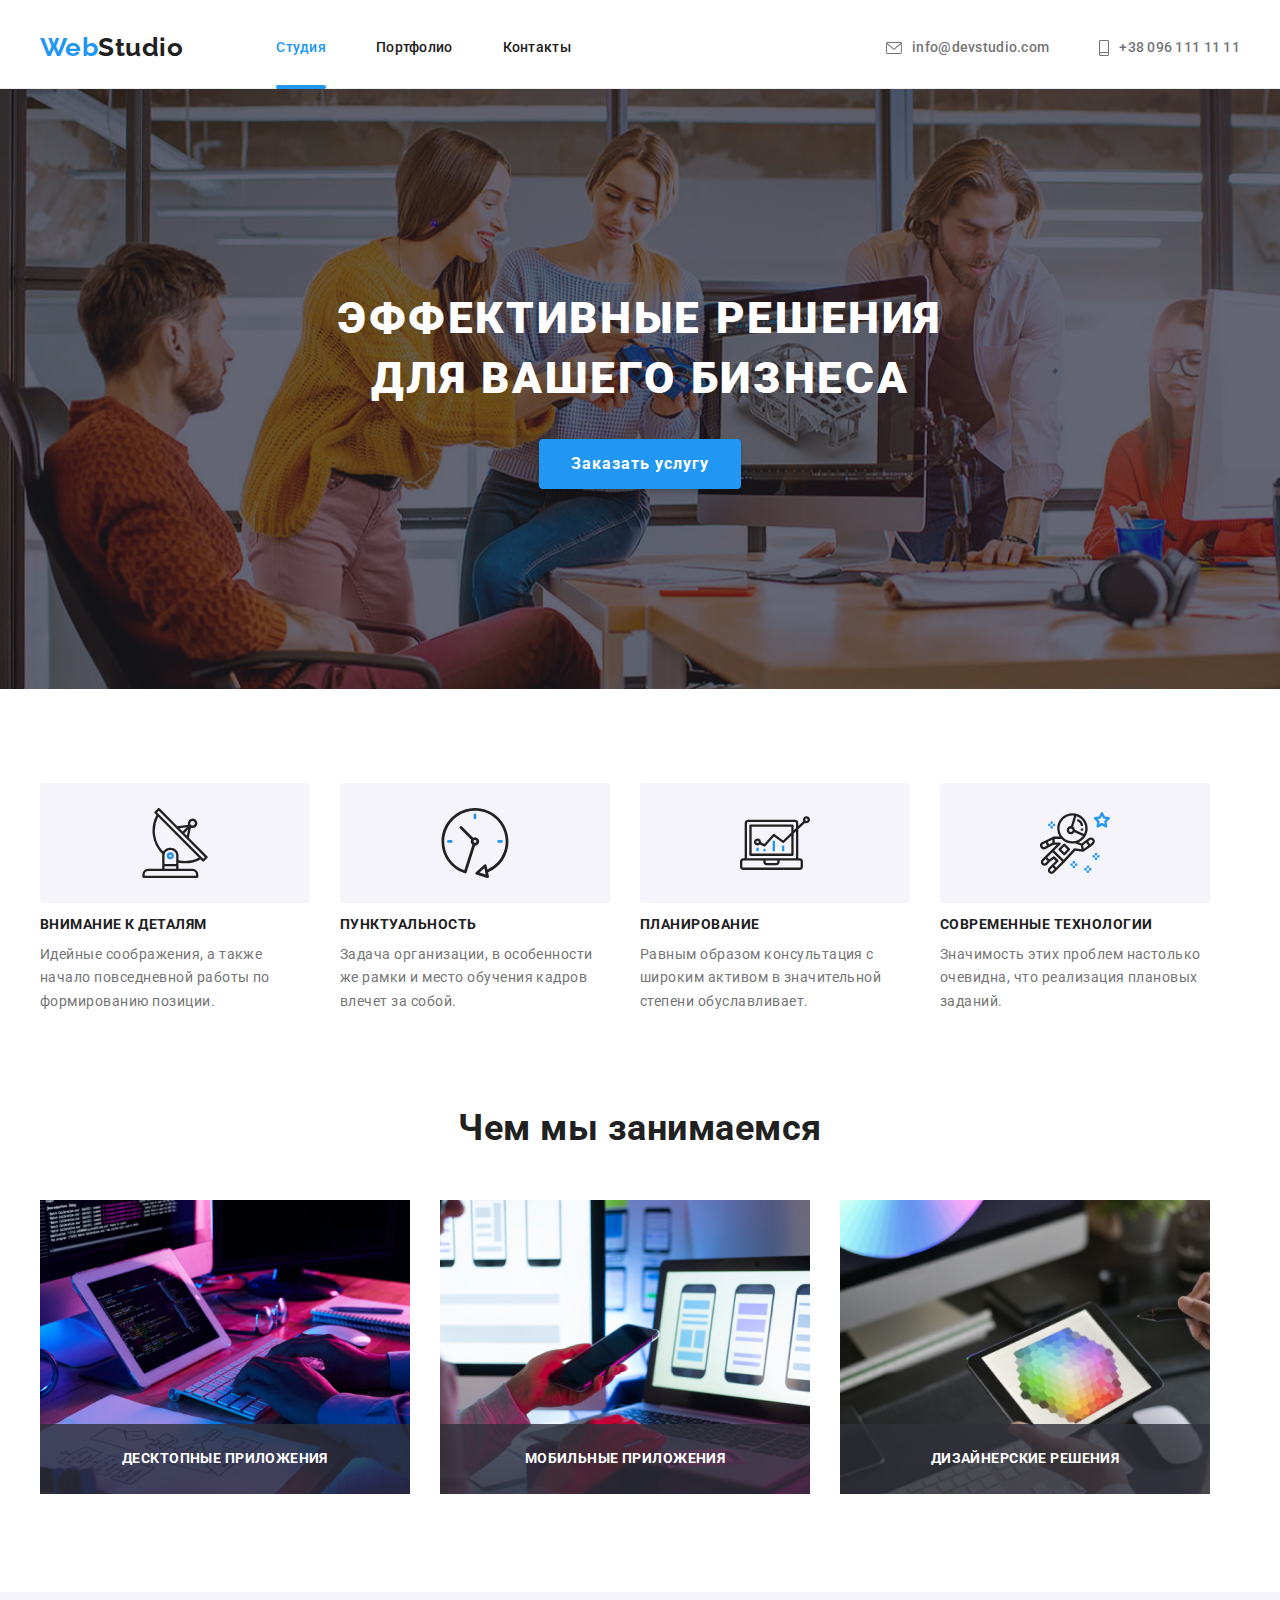
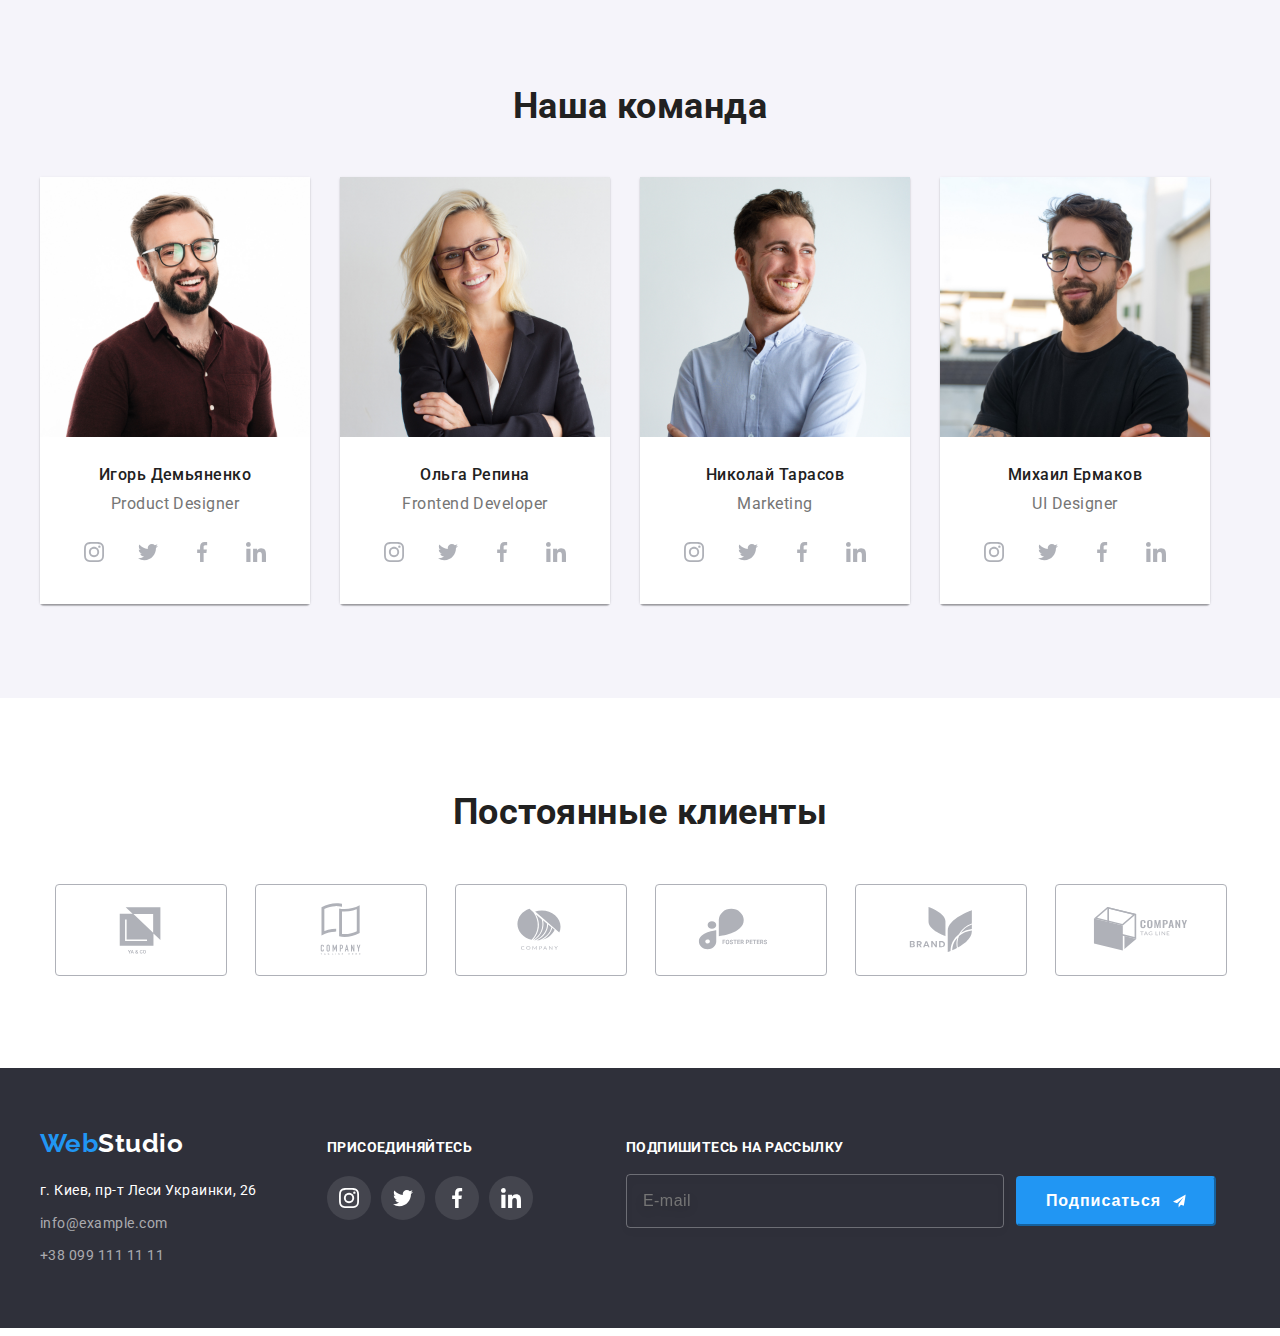
==== index.html @ 7cc6d68b "код" ====
<!DOCTYPE html>
<html lang="ru">
<head>
    <meta charset="UTF-8">
    <meta http-equiv="X-UA-Compatible" content="IE=edge">
    <meta name="viewport" content="width=device-width, initial-scale=1.0">
    <title>Webstudio</title>
    <link href="https://fonts.googleapis.com/css2?family=Raleway:wght@700&family=Roboto:wght@400;500;700;900&display=swap" rel="stylesheet">
    <link rel="stylesheet" href="https://cdnjs.cloudflare.com/ajax/libs/modern-normalize/1.1.0/modern-normalize.min.css" integrity="sha512-wpPYUAdjBVSE4KJnH1VR1HeZfpl1ub8YT/NKx4PuQ5NmX2tKuGu6U/JRp5y+Y8XG2tV+wKQpNHVUX03MfMFn9Q==" crossorigin="anonymous" referrerpolicy="no-referrer" />
    <link rel="stylesheet" href="./css/main.min.css">
    
</head>
<body>
   
    <header class="header">
        <div class="header__container-header">
        <a class="header__logo" href="./index.html" lang="en"><span class="header__logo-header">Web</span><span class="header__second-logo-header">Studio</span></a>
        <nav>
            <ul class="header__site-nav-list">
                <li class="header__site-nav-item-acent">
                    <a class="header__site-link-acent" href="./index.html">Студия</a>
                </li>
                <li>
                    <a class="header__site-link" href="./portfolio.html">Портфолио</a>
                </li>
                <li>
                    <a class="header__site-link" href="">Контакты</a>
                </li>
            </ul>
        </nav>
        <ul class="header__auth-nav-list">
            <li class="header__auth-nav-item">
        <a class="header__contacts-header" href="mailto:info@devstudio.com">info@devstudio.com
        <svg class="header__mail" width="16" height="12">
            <use href="./img/sprite.svg#icon-envelope-hover"></use>
        </svg>
    </a>
    </li>
            <li class="header__auth-nav-item">
        <a class="header__contacts-header" href="tel:+380961111111">+38 096 111 11 11       
        <svg class="header__phone" width="10" height="16">
            <use href="./img/sprite.svg#icon-smartphone"></use>
        </svg>   
    </a>      
    </li>
    </ul>  
    </div> 
    </header>
    
    <main> 
        <section class="hero">
            <h1 class="hero__title">Эффективные решения <br> для вашего бизнеса</h1>
            <button class="hero__button" type="button" data-modal-open>Заказать услугу</button>
        </section>
        
        <section class="section-about" id="about"> 
            <div class="container">
            <h2 hidden>О нас</h2>     
        <ul class="about__list">
            <li class="about__item">
                <div class="about__image">
                    <svg class="about__icon" width="70" height="70">
                        <use href="./img/sprite.svg#icon-antenna"></use>
                    </svg>
                </div>
                <h3 class="about__title">Внимание к деталям</h3>
                <p class="about__text">Идейные соображения, а также начало повседневной работы по формированию позиции.</p>
            </li>
            <li class="about__item">
                <div class="about__image">
                    <svg class=about__icon"  width="70" height="70">
                        <use href="./img/sprite.svg#icon-clock"></use>
                    </svg>
                </div>
                <h3 class="about__title">Пунктуальность</h3>
                <p class="about__text">Задача организации, в особенности же рамки и место обучения кадров влечет за собой.</p>
            </li>
            <li class="about__item">
                <div class="about__image">
                    <svg class="about__icon"  width="70" height="70">
                        <use href="./img/sprite.svg#icon-diagram"></use>
                    </svg>
                </div>
                <h3 class="about__title">Планирование</h3>
                <p class="about__text">Равным образом консультация с широким активом в значительной степени обуславливает.</p>
            </li>
            <li class="about__item">
                <div class="about__image">
                    <svg class="about__icon"  width="70" height="70">
                        <use href="./img/sprite.svg#icon-astronaut"></use>
                    </svg>
                </div>
                <h3 class="about__title">Современные технологии</h3>
                <p class="about__text">Значимость этих проблем настолько очевидна, что реализация плановых заданий.</p>
            </li>
        </ul>
        </div>  
        </section>
        
        
        <section class="portfolio" id="portfolio">
            <div class="container">
            <h2  class="portfolio__title">Чем мы занимаемся</h2>
            <ul class="portfolio__list">
                <li class="portfolio__image">
                    <img 
                    src="./img/portfolio/img1.jpg" alt="руки печатают код на клавиатуре"
                    width="370"
                    />
                    <div class="portfolio__over-thumb"> 
                    <p class="portfolio__text">ДЕСКТОПНЫЕ ПРИЛОЖЕНИЯ</p>
                </div>
                </li>
                <li class="portfolio__image">
                    <img 
                    src="./img/portfolio/img2.jpg" alt="руки держат телефон"
                    width="370"
                    />
                    <div class="portfolio__over-thumb"> 
                    <p class="portfolio__text">МОБИЛЬНЫЕ ПРИЛОЖЕНИЯ</p>
                </div>
                </li >
                <li class="portfolio__image">
                    <img 
                    src="./img/portfolio/img3.jpg" alt="выбор цвета на планшете"
                    width="370"
                    />
                    <div class="portfolio__over-thumb"> 
                    <p class="portfolio__text">ДИЗАЙНЕРСКИЕ РЕШЕНИЯ</p>
                </div>
                </li>
            </ul>
        </div>
        </section>
       
       
        <section class="team" id="team">
            <div class="container">
            <h2 class="team__title">Наша команда</h2>
            <ul class="team__list">
                <li class="team__foto">
                    <img 
                    src="./img/team/igor.jpg" alt="Игорь Демьяненко"
                    width="270"
                    />
                    <div class="team__div">
                    <h3 class="team__name">Игорь Демьяненко</h3>
                    <p class="team__profession" lang="en">Product Designer</p>
                    <ul class="social-list list">
                        <li class="social-list-item">
                            <a class="social-list-link" href=""> 
                                <svg class="social-list-icon" width="20" height="20">
                                    <use href="./img/sprite.svg#icon-instagram-1"></use>
                                </svg>
                            </a>
                         </li>
                        <li class="social-list-item">
                            <a class="social-list-link" href="">
                        <svg class="social-list-icon" width="20" height="20">
                            <use href="./img/sprite.svg#icon-twitter"></use>
                        </svg>
                              </a>
                        </li>
                        <li  class="social-list-item">
                            <a class="social-list-link" href="">
                        <svg class="social-list-icon" width="20" height="20">
                            <use href="./img/sprite.svg#icon-facebook"></use>
                        </svg>
                            </a>
                        </li>
                        <li class="social-list-item">
                            <a class="social-list-link" href="">
                        <svg class="social-list-icon" width="20" height="20">
                            <use href="./img/sprite.svg#icon-linkedin"></use>
                        </svg>
                            </a>
                        </li>
                    </ul>

                    </div>
                </li>
                <li class="team__foto">
                    <img 
                    src="./img/team/olga.jpg" alt="Ольга Репина"
                    width="270"
                    />
                    <div class="team__div">
                    <h3 class="team__name">Ольга Репина</h3>
                    <p class="team__profession" lang="en">Frontend Developer</p>
                    <ul class="social-list list">
                        <li class="social-list-item">
                            <a class="social-list-link" href=""> 
                                <svg class="social-list-icon" width="20" height="20">
                                    <use href="./img/sprite.svg#icon-instagram-1"></use>
                                </svg>
                            </a>
                         </li>
                        <li class="social-list-item">
                            <a class="social-list-link" href="">
                        <svg class="social-list-icon" width="20" height="20">
                            <use href="./img/sprite.svg#icon-twitter"></use>
                        </svg>
                              </a>
                        </li>
                        <li class="social-list-item">
                            <a class="social-list-link" href="">
                        <svg class="social-list-icon" width="20" height="20">
                            <use href="./img/sprite.svg#icon-facebook"></use>
                        </svg>
                            </a>
                        </li>
                        <li class="social-list-item">
                            <a class="social-list-link" href="">
                        <svg class="social-list-icon" width="20" height="20">
                            <use href="./img/sprite.svg#icon-linkedin"></use>
                        </svg>
                            </a>
                        </li>
                    </ul>
                    </div>  
                </li>
                <li class="team__foto">
                    <img 
                    src="./img/team/nikolay.jpg" alt="Николай Тарасов"
                    width="270"
                    />
                    <div class="team__div">
                    <h3 class="team__name">Николай Тарасов</h3>
                    <p class="team__profession" lang="en">Marketing</p>
                    <ul class="social-list list">
                        <li class="social-list-item">
                            <a class="social-list-link" href=""> 
                                <svg class="social-list-icon" width="20" height="20">
                                    <use href="./img/sprite.svg#icon-instagram-1"></use>
                                </svg>
                            </a>
                         </li>
                        <li class="social-list-item">
                            <a class="social-list-link" href="">
                        <svg class="social-list-icon" width="20" height="20">
                            <use href="./img/sprite.svg#icon-twitter"></use>
                        </svg>
                              </a>
                        </li>
                        <li class="social-list-item" >
                            <a class="social-list-link" href="">
                        <svg class="social-list-icon" width="20" height="20">
                            <use href="./img/sprite.svg#icon-facebook"></use>
                        </svg>
                            </a>
                        </li>
                        <li class="social-list-item">
                            <a class="social-list-link" href="">
                        <svg class="social-list-icon" width="20" height="20">
                            <use href="./img/sprite.svg#icon-linkedin"></use>
                        </svg>
                            </a>
                        </li>
                    </ul>
                    </div>
                </li>
                <li class="team__foto">
                    <img 
                    src="./img/team/michail.jpg" alt="Михаил Ермаков"
                    width="270"
                    />
                    <div class="team__div">
                    <h3 class="team__name">Михаил Ермаков</h3>
                    <p class="team__profession" lang="en">UI Designer</p>
                    <ul class="social-list list">
                        <li class="social-list-item">
                            <a class="social-list-link" href=""> 
                                <svg class="social-list-icon" width="20" height="20">
                                    <use href="./img/sprite.svg#icon-instagram-1"></use>
                                </svg>
                            </a>
                         </li>
                        <li class="social-list-item">
                            <a class="social-list-link" href="">
                        <svg class="social-list-icon" width="20" height="20">
                            <use href="./img/sprite.svg#icon-twitter"></use>
                        </svg>
                              </a>
                        </li>
                        <li class="social-list-item" >
                            <a class="social-list-link" href="">
                        <svg class="social-list-icon" width="20" height="20">
                            <use href="./img/sprite.svg#icon-facebook"></use>
                        </svg>
                            </a>
                        </li>
                        <li class="social-list-item">
                            <a class="social-list-link" href="">
                        <svg class="social-list-icon" width="20" height="20">
                            <use href="./img/sprite.svg#icon-linkedin"></use>
                        </svg>
                            </a>
                        </li>
                    </ul>
                    </div> 
                </li>
            </ul>
        </div>
        </section>


        <section class="clients">
            <div class="container">
            <h2 class="clients__title">Постоянные клиенты</h2>
            <ul class="clients__list">
                <li class="clients__item">
                    <a href="#" class="clients__link">
                    <svg class="clients__icon" width="106" height="60">
                        <use href="./img/sprite.svg#icon-Logo1"></use>
                    </svg>
                    </a>
                </li>
                <li class="clients__item">
                    <a href="#" class="clients__link">
                    <svg class="clients__icon" width="106" height="60">
                        <use  href="./img/sprite.svg#icon-Logo2"></use>
                    </svg>
                    </a>
                </li>
                <li class="clients__item">
                    <a href="" class="clients__link">
                    <svg class="clients__icon" width="106" height="60">
                        <use  href="./img/sprite.svg#icon-Logo3"></use>
                    </svg>
                    </a>
                </li>
                <li class="clients__item">
                    <a href="" class="clients__link">
                    <svg class="clients__icon" width="106" height="60">
                        <use  href="./img/sprite.svg#icon-Logo4"></use>
                    </svg>
                    </a>
                </li>
                <li class="clients__item">
                    <a href="" class="clients__link">
                    <svg class="clients__icon" width="106" height="60">
                        <use  href="./img/sprite.svg#icon-Logo5"></use>
                    </svg>
                    </a>
                </li>
                <li class="clients__item">
                    <a href="" class="clients__link">
                    <svg class="clients__icon" width="106" height="60">
                        <use  href="./img/sprite.svg#icon-Logo6"></use>
                    </svg>
                    </a>
                </li>
            </ul>
            </div>
        </section>
    
    </main>
    
    
    <footer class="footer">
        <div class="container footer-container">
        <div class="footer__footer-adress">
        <a class="footer__logo-footer" href="./index.html" lang="en"><span class="footer__first-logo-footer">Web</span><span class="footer__second-logo-footer">Studio</span></a>
        <address>
            <ul class="footer__list">
                <li class="footer__item">
                    <a class="footer__footer-adress_link" href="https://goo.gl/maps/wfTjj3yzRc8zub3m8"
                    target="_blank"
                    rel="noopener noreferrer"
                    >г. Киев, пр-т Леси Украинки, 26</a> 
                </li>
                <li class="footer__item">
                    <a class="footer__footer-contacts-link" href="mailto:info@example.com">info@example.com</a> 
                </li>
                <li class="footer__item">
                    <a class="footer__footer-contacts-link" href="tel:+380991111111">+38 099 111 11 11</a> 
                </li>
            </ul>
        </address>
        </div>
            <div class="footer__footer-social-div" >
            <h3 class="footer__title">ПРИСОЕДИНЯЙТЕСЬ</h3>
            <ul class="footer__footer-social-list">
                <li class="footer__footer-social-item">
                    <a class="footer__footer-social-link" href="">
                <svg class="footer__footer-social-icon" width="20" height="20">
                    <use href="./img/sprite.svg#icon-instagram-footer"></use>
                </svg>
            </a>
                </li>
                <li class="footer__footer-social-item">
                    <a class="footer__footer-social-link" href="">
                <svg class="footer__footer-social-icon" width="20" height="20">
                    <use href="./img/sprite.svg#icon-twitter-footer"></use>
                </svg>
            </a>
                </li>
                <li class="footer__footer-social-item">
                    <a class="footer__footer-social-link" href="">
                <svg class="footer__footer-social-icon" width="20" height="20">
                    <use href="./img/sprite.svg#icon-facebook-footer"></use>
                </svg>
            </a>
                </li>
                <li class="footer__footer-social-item">
                    <a class="footer__footer-social-link" href="">
                <svg class="footer__footer-social-icon" width="20" height="20">
                    <use href="./img/sprite.svg#icon-linkedin-footer"></use>
                </svg>
            </a>
                </li>
            </ul>
            </div>
            <div class="footer__email-div">
                <h3 class="footer__title">ПОДПИШИТЕСЬ НА РАССЫЛКУ</h3>
                
                <form class="footer__email-form">
                    <label class="footer__form-field">
                        <input 
                        name="user_email" 
                        class="footer__form-input" 
                        type="email" 
                        required 
                        placeholder="E-mail"
                        />
                    </label>
                        <button class="footer__telegram-btn">Подписаться
                        <svg class="footer__telegram-icon" width="24" height="24">
                            <use href="./img/sprite.svg#icon-icon-send"></use>
                        </svg>
                        </button>
                </form>
            
            </div>
        </div>
        
    </footer>


<div class="backdrop is-hidden" data-modal>
    <div class="backdrop__modal">
<button type="backdrop__button" class="backdrop__modal-close" data-modal-close>
<svg class="backdrop__close-icon">
    <use href="./img/sprite.svg#icon-Vector" width="12" height="12" ></use>
</svg>
</button>
<p class="backdrop__hero-form-title">Оставьте свои данные, мы вам перезвоним</p>
<form class="backdrop__hero-form">
    <label class="backdrop__hero-form-field">
        <span class="backdrop__hero-form-label">Имя</span>
        <span class="backdrop__hero-form-div">
        <input 
        name="user_name"
        class="backdrop__hero-form-input" 
        type="text"
        required 
        placeholder=""
        />
        <svg class="backdrop__hero-form-icon">
            <use href="./img/sprite.svg#name-form" width="12" height="12" ></use>
        </svg>
        </span>
    </label>
    <label class="backdrop__hero-form-field">
        <span class="backdrop__hero-form-label">Телефон</span>
        <span class="backdrop__hero-form-div">
        <input 
        name="user_phone" 
        class="backdrop__hero-form-input" 
        type="tel"
        required 
        placeholder=""
        />
        <svg class="backdrop__hero-form-icon">
            <use href="./img/sprite.svg#phone-form" width="12" height="12" ></use>
        </svg>
        </span>
    </label>
    <label class="backdrop__hero-form-field">
        <span class="backdrop__hero-form-label">Почта</span>
        <span class="backdrop__hero-form-div">
        <input 
        name="user_email"
        class="backdrop__hero-form-input" 
        type="text"
        required 
        placeholder=""
        />
        <svg class="backdrop__hero-form-icon">
            <use href="./img/sprite.svg#email-form" width="12" height="12" ></use>
        </svg>
        </span>
    </label>
    <label class="backdrop__hero-form-field">
        <span class="backdrop__hero-form-label">Комментарий</span>
    <textarea
        name="user_message"
        class="backdrop__hero-form-message"
        placeholder="Введите текст"
    ></textarea>
    </label>
    <div class="backdrop__hero-form-checkbox"> 
        <input 
        type="checkbox"
        class="backdrop__hero-form-input-checkbox visually-hiden"
        name="accept-policy"
        required 
        id="policy-checkbox"
        />
        <label for="policy-checkbox" class="backdrop__hero-form-field-checkbox"
        >Соглашаюсь с рассылкой и принимаю&nbsp; <a class="backdrop__policy-checkbox-title" href="">Условия договора</a></label
        >
        <button type="submit" class="backdrop__hero-form-btn">Отправить</button>

    </div>
</form>
</div>

</div>

<script src="./js/modal.js"></script>
</body>
</html>
---- css/main.min.css ----
:root{--title-color: #212121;--special-title-color:#FFFFFF;--primary-text-color: #757575;--accent-color: #2196F3;--primary-bgc: #FFFFFF;--secondary-bgc: #F5F4FA;--hero-bgc: #2F303A}body{color:#2a2a2a;background-color:#fff;font-family:Roboto;letter-spacing:0.03em;margin-right:auto;margin-left:auto}.container{text-decoration:none;margin-top:0px;margin-bottom:0px;margin-right:auto;margin-left:auto;padding-left:15px;padding-right:15px;width:1200px}.ul,.ol,.h1,.h2,.h3,.h4{margin-top:0px;margin-bottom:0px;padding-left:0px}.about__list,.portfolio__list,.footer__footer-social-list,.clients__list,.social-list,.team__list,.footer,.footer-social,.footer__list,.header__site-nav-list,.header__auth-nav-list,.projects__menu-list,.projects__list{list-style:none}.header{border-bottom:1px solid #ECECEC}.header__container-header{display:-webkit-box;display:-ms-flexbox;display:flex;-webkit-box-align:center;-ms-flex-align:center;align-items:center;text-decoration:none;margin-top:0px;margin-bottom:0px;margin-right:auto;margin-left:auto;padding-left:15px;padding-right:15px;width:1200px}.header__logo{text-decoration:none;padding-top:24px;padding-bottom:25px;margin-right:93px}.header__logo-header{color:var(--accent-color);font-family:Raleway;font-style:normal;font-weight:bold;font-size:26px;line-height:1.19;text-decoration:none}.header__second-logo-header{font-family:Raleway;font-style:normal;font-weight:bold;font-size:26px;line-height:1.19;text-decoration:none;color:var(--title-color)}.header__site-nav-list{display:-webkit-box;display:-ms-flexbox;display:flex;padding-left:0px}.header__site-nav-list li{margin-right:50px}.header__site-link{color:#212121;font-weight:500;font-size:14px;line-height:1.14;letter-spacing:0.02em;text-decoration:none;display:block;-webkit-transition:color 250ms cubic-bezier(0.4, 0, 0.2, 1);transition:color 250ms cubic-bezier(0.4, 0, 0.2, 1)}.header__site-link:hover,.header__site-link:focus{color:var(--accent-color);text-decoration:none}.header__site-nav-item-acent{position:relative}.header__site-nav-item-acent::after{content:"";display:block;width:100%;height:4px;border-radius:2px;background-color:var(--accent-color);position:absolute;top:45px}.header__site-link-acent{color:var(--accent-color);text-decoration:none;font-weight:500;font-size:14px;line-height:1.14;letter-spacing:0.02em;text-decoration:none;display:block}.header__contacts-header{color:#757575;font-weight:500;font-size:14px;line-height:1.14;letter-spacing:0.02em;margin:0;text-decoration:none;display:-webkit-box;display:-ms-flexbox;display:flex;-webkit-box-orient:horizontal;-webkit-box-direction:reverse;-ms-flex-direction:row-reverse;flex-direction:row-reverse;-webkit-box-pack:center;-ms-flex-pack:center;justify-content:center;-webkit-box-align:center;-ms-flex-align:center;align-items:center;-webkit-transition:color 250ms cubic-bezier(0.4, 0, 0.2, 1);transition:color 250ms cubic-bezier(0.4, 0, 0.2, 1)}.header__contacts-header:hover,.header__contacts-header:focus{color:#2196F3}.header__contacts-header:hover .header__phone,.header__contacts-header:focus .header__phone{fill:#2196F3}.header__contacts-header:hover .header__mail,.header__contacts-header:focus .header__mail{fill:#2196F3}.header__auth-nav-list{display:-webkit-box;display:-ms-flexbox;display:flex;margin-left:auto}.header__auth-nav-list .header__auth-nav-item+.header__auth-nav-item{margin-left:50px}.header__mail,.header__phone{margin-right:10px;fill:#757575}.hero{background-color:#C4C4C4;padding-top:200px;padding-bottom:200px;background-image:-webkit-gradient(linear, left top, left bottom, from(rgba(47,48,58,0.4)), to(rgba(47,48,58,0.4))),url(../img/hero.jpg);background-image:linear-gradient(rgba(47,48,58,0.4), rgba(47,48,58,0.4)),url(../img/hero.jpg);margin-left:auto;margin-right:auto;max-width:1600px;background-repeat:no-repeat}.hero__title{color:var(--special-title-color);font-style:normal;font-weight:900;font-size:44px;line-height:1.36;letter-spacing:0.06em;text-transform:uppercase;text-align:center;margin-top:0px;margin-bottom:30px}.hero__button{color:var(--special-title-color);background-color:var(--accent-color);font-family:Roboto;font-style:normal;font-weight:bold;font-size:16px;line-height:1.87;letter-spacing:0.06em;background:#2196F3;margin:auto;height:50px;padding:10px 32px 10px 32px;display:block;margin:auto;-webkit-box-shadow:0px 4px 4px rgba(0,0,0,0.15);box-shadow:0px 4px 4px rgba(0,0,0,0.15);border:#2196F3;border-radius:4px}.about__list,.portfolio,.header{background-color:var(--primary-bgc);margin:0;padding-left:0px}.section-about{padding-top:94px;padding-bottom:94px}.about__list{display:-webkit-box;display:-ms-flexbox;display:flex}.about__image{background:#F5F4FA;border-radius:4px;display:-webkit-box;display:-ms-flexbox;display:flex;-webkit-box-align:center;-ms-flex-align:center;align-items:center;-webkit-box-pack:center;-ms-flex-pack:center;justify-content:center;height:120px}.about__item{margin-right:30px;width:270px}.about__item:nth-child(4n){margin-right:0px}.about__icon{background:#F5F4FA;border-radius:4px}.about__title{color:var(--title-color);font-weight:bold;font-size:14px;line-height:1.14;text-transform:uppercase;margin-bottom:0px}.about__text{color:var(--primary-text-color);font-weight:normal;font-size:14px;line-height:1.7;margin-top:10px;margin-bottom:0px}.portfolio{padding-bottom:94px}.portfolio__title{color:var(--title-color);font-weight:bold;font-size:36px;line-height:1.16;text-align:center;margin-top:0px;margin-bottom:0px}.portfolio__list{padding-left:0px;margin-top:50px;margin-bottom:0px;display:-webkit-box;display:-ms-flexbox;display:flex}.portfolio__image{margin-right:30px;position:relative}.portfolio__over-thumb{position:absolute;width:370px;height:70px;background-color:rgba(47,48,58,0.8);display:-webkit-box;display:-ms-flexbox;display:flex;-webkit-box-align:center;-ms-flex-align:center;align-items:center;-webkit-box-pack:center;-ms-flex-pack:center;justify-content:center;left:0;top:224px}.portfolio__text{font-family:'Roboto';font-style:normal;font-weight:700;font-size:14px;line-height:1.14;text-align:center;letter-spacing:0.03em;text-transform:uppercase;margin:0;color:var(--special-title-color)}.team{background-color:var(--secondary-bgc);padding-bottom:94px;padding-top:94px}.team__list{padding-left:0px;margin-bottom:0px;margin-top:50px;display:-webkit-box;display:-ms-flexbox;display:flex}.team__foto{margin-right:30px;-webkit-box-shadow:0px 1px 3px rgba(0,0,0,0.12),0px 1px 1px rgba(0,0,0,0.14),0px 2px 1px rgba(0,0,0,0.2);box-shadow:0px 1px 3px rgba(0,0,0,0.12),0px 1px 1px rgba(0,0,0,0.14),0px 2px 1px rgba(0,0,0,0.2);border-radius:0px 0px 4px 4px;margin-bottom:0px}.team__title{color:var(--title-color);font-weight:bold;font-size:36px;line-height:1.16;text-align:center;margin-top:0px;margin-bottom:0px}.team__div{padding-top:30px;padding-bottom:30px;background-color:var(--primary-bgc);margin-top:-5px}.team__name{color:var(--title-color);font-weight:500;font-size:16px;line-height:1.18;text-align:center;margin-top:0px;margin-bottom:0px;background-color:var(--primary-bgc)}.team__profession{color:var(--primary-text-color);font-weight:normal;font-size:16px;line-height:1.18;text-align:center;background-color:var(--primary-bgc);margin-top:10px;margin-bottom:0px}.social-list{display:-webkit-box;display:-ms-flexbox;display:flex;-webkit-box-pack:center;-ms-flex-pack:center;justify-content:center;margin-top:16px;padding-left:0px}.social-list-item{margin-right:10px}.social-list-item:nth-child(4n){margin-right:0px}.social-list-link{display:-webkit-box;display:-ms-flexbox;display:flex;-webkit-box-pack:center;-ms-flex-pack:center;justify-content:center;-webkit-box-align:center;-ms-flex-align:center;align-items:center;width:44px;height:44px;border-radius:50%;-webkit-transition:background-color 250ms cubic-bezier(0.4, 0, 0.2, 1);transition:background-color 250ms cubic-bezier(0.4, 0, 0.2, 1)}.social-list-link:hover,.social-list-link:focus{background-color:var(--accent-color)}.social-list-link:hover .social-list-icon,.social-list-link:focus .social-list-icon{fill:var(--primary-bgc)}.social-list-icon{fill:#AFB1B8;-webkit-transition:fill 250ms cubic-bezier(0.4, 0, 0.2, 1);transition:fill 250ms cubic-bezier(0.4, 0, 0.2, 1)}.social-list-icon:hover,.social-list-icon:focus{fill:var(--primary-bgc)}.clients{padding-top:94px;padding-bottom:94px}.clients__title{color:var(--title-color);font-weight:bold;font-size:36px;line-height:1.16;text-align:center;margin-top:0px;margin-bottom:0px}.clients__list{display:-webkit-box;display:-ms-flexbox;display:flex;-webkit-box-pack:center;-ms-flex-pack:center;justify-content:center;padding-left:0px;margin-top:50px;margin-bottom:0px}.clients__item{margin-right:30px;width:170px;height:90px}.clients__item:last-child{margin-right:0px}.clients__link{fill:#AFB1B8;display:-webkit-box;display:-ms-flexbox;display:flex;-webkit-box-align:center;-ms-flex-align:center;align-items:center;-webkit-box-pack:center;-ms-flex-pack:center;justify-content:center;width:100%;height:100%;border:1px solid #AFB1B8;border-radius:4px;-webkit-transition:fill 250ms cubic-bezier(0.4, 0, 0.2, 1),border 250ms cubic-bezier(0.4, 0, 0.2, 1);transition:fill 250ms cubic-bezier(0.4, 0, 0.2, 1),border 250ms cubic-bezier(0.4, 0, 0.2, 1)}.clients__link:hover,.clients__link:focus{fill:var(--accent-color);border:1px solid #2196F3;border-radius:4px;display:-webkit-box;display:-ms-flexbox;display:flex;-webkit-box-align:center;-ms-flex-align:center;align-items:center;-webkit-box-pack:center;-ms-flex-pack:center;justify-content:center}.footer-container{display:-webkit-box;display:-ms-flexbox;display:flex;-webkit-box-align:baseline;-ms-flex-align:baseline;align-items:baseline}.footer{background-color:var(--hero-bgc);padding-top:60px;padding-bottom:60px}.footer__footer-adress{margin-right:70px}.footer__list{padding-left:0px;margin-bottom:0px}.footer__logo-footer{display:block;margin-bottom:20px;text-decoration:none}.footer__first-logo-footer{color:var(--accent-color);font-family:Raleway;font-style:normal;font-weight:bold;font-size:26px;line-height:1.19;text-decoration:none}.footer__second-logo-footer{color:#FFFFFF;font-family:Raleway;font-style:normal;font-weight:bold;font-size:26px;line-height:1.19;text-decoration:none}.footer__footer-adress_link{color:#FFFFFF;font-style:normal;font-weight:normal;font-size:14px;line-height:1.7;text-decoration:none}.footer__footer-contacts-link{color:rgba(255,255,255,0.6);font-style:normal;font-weight:normal;font-size:14px;line-height:1.7;text-decoration:none}.footer__item{margin-top:9px}.footer__item:first-child{margin-top:0px}.footer__footer-social-div{margin-right:93px}.footer__title{font-style:normal;font-weight:700;font-size:14px;line-height:1.14;letter-spacing:0.03em;text-transform:uppercase;color:var(--special-title-color);margin-top:0px;margin-bottom:20px}.footer__footer-social-link{width:100%;height:100%;display:-webkit-box;display:-ms-flexbox;display:flex;-webkit-box-align:center;-ms-flex-align:center;align-items:center;-webkit-box-pack:center;-ms-flex-pack:center;justify-content:center;-webkit-transition:background-color 250ms cubic-bezier(0.4, 0, 0.2, 1);transition:background-color 250ms cubic-bezier(0.4, 0, 0.2, 1);border-radius:50%}.footer__footer-social-link:hover,.footer__footer-social-link:focus{background-color:var(--accent-color)}.footer__footer-social-list{display:-webkit-box;display:-ms-flexbox;display:flex;padding-left:0px;margin:0px}.footer__footer-social-item{background-color:rgba(255,255,255,0.1);width:44px;height:44px;border-radius:50%;margin-right:10px}.footer__footer-social-item:last-child{margin-right:0px}.footer__email-form{margin:0;width:358px;height:50px;background:var(--hero-bgc);display:-webkit-box;display:-ms-flexbox;display:flex;-webkit-box-align:center;-ms-flex-align:center;align-items:center}.footer__form-field{margin-right:12px}.footer__form-input{width:358px;height:50px;background-color:transparent;color:rgba(255,255,255,0.6);font-weight:400;font-size:16px;line-height:1.25;letter-spacing:0.03em;padding-left:16px;border:transparent;outline:none;border:1px solid rgba(255,255,255,0.3);-webkit-filter:drop-shadow(0px 4px 4px rgba(0,0,0,0.15));filter:drop-shadow(0px 4px 4px rgba(0,0,0,0.15));border-radius:4px}.footer__telegram-btn{width:200px;height:50px;display:-webkit-box;display:-ms-flexbox;display:flex;-webkit-box-pack:center;-ms-flex-pack:center;justify-content:center;-webkit-box-align:center;-ms-flex-align:center;align-items:center;background-color:var(--accent-color);border-radius:4px;border-color:var(--accent-color);margin:0;padding:10px 28px;font-weight:700;font-size:16px;line-height:1.875;letter-spacing:0.06em;color:var(--special-title-color)}.footer__telegram-icon{fill:var(--special-title-color);margin-left:12px}.projects__menu-list,.projects__list,.projects__filter{margin-top:0px;margin-bottom:0px}.projects__menu-list{display:-webkit-box;display:-ms-flexbox;display:flex;-webkit-box-pack:center;-ms-flex-pack:center;justify-content:center}.projects__btn{color:var(--title-color);background-color:var(--secondary-bgc);font-style:normal;font-weight:500;font-size:16px;line-height:1.6;text-align:center;display:-webkit-box;display:-ms-flexbox;display:flex;-webkit-box-align:center;-ms-flex-align:center;align-items:center;text-align:center;border-radius:4px;font-family:'Roboto';border-radius:4px;border:4px solid transparent;margin-right:8px;height:38px;min-width:73px;padding:0px;padding:6px 22px 6px 22px;-webkit-transition:background-color 250ms cubic-bezier(0.4, 0, 0.2, 1),color 250ms cubic-bezier(0.4, 0, 0.2, 1),-webkit-box-shadow 250ms cubic-bezier(0.4, 0, 0.2, 1);transition:background-color 250ms cubic-bezier(0.4, 0, 0.2, 1),color 250ms cubic-bezier(0.4, 0, 0.2, 1),-webkit-box-shadow 250ms cubic-bezier(0.4, 0, 0.2, 1);transition:background-color 250ms cubic-bezier(0.4, 0, 0.2, 1),color 250ms cubic-bezier(0.4, 0, 0.2, 1),box-shadow 250ms cubic-bezier(0.4, 0, 0.2, 1);transition:background-color 250ms cubic-bezier(0.4, 0, 0.2, 1),color 250ms cubic-bezier(0.4, 0, 0.2, 1),box-shadow 250ms cubic-bezier(0.4, 0, 0.2, 1),-webkit-box-shadow 250ms cubic-bezier(0.4, 0, 0.2, 1)}.projects__btn:hover,.projects__btn:focus{color:var(--special-title-color);background-color:var(--accent-color);-webkit-box-shadow:0px 4px 4px rgba(0,0,0,0.15);box-shadow:0px 4px 4px rgba(0,0,0,0.15)}.projects__div-projects{border:1px solid #EEEEEE;-webkit-box-sizing:border-box;box-sizing:border-box;padding-left:24px;padding-bottom:20px;padding-top:20px;margin-top:-5px}.projects{padding-bottom:94px;padding-top:94px}.projects__title{color:var(--title-color);font-weight:bold;font-size:18px;letter-spacing:0.06em;margin-top:0px;padding-bottom:0px;margin-bottom:0px;line-height:2;text-decoration:none}.projects__filter{color:var(--primary-text-color);font-weight:normal;font-size:16px;margin-top:4px;line-height:1.87;text-decoration:none}.projects__list{padding-left:0px;padding-bottom:0px;display:-webkit-box;display:-ms-flexbox;display:flex;-ms-flex-wrap:wrap;flex-wrap:wrap;margin-top:50px}.projects__item{margin-right:30px;margin-bottom:30px;display:block}.projects__item:nth-child(3n){margin-right:0px}.projects__link{display:block;text-decoration:none;-webkit-transition:-webkit-box-shadow 250ms cubic-bezier(0.4, 0, 0.2, 1);transition:-webkit-box-shadow 250ms cubic-bezier(0.4, 0, 0.2, 1);transition:box-shadow 250ms cubic-bezier(0.4, 0, 0.2, 1);transition:box-shadow 250ms cubic-bezier(0.4, 0, 0.2, 1), -webkit-box-shadow 250ms cubic-bezier(0.4, 0, 0.2, 1)}.projects__link:hover,.projects__link:focus{-webkit-box-shadow:0px 1px 1px rgba(0,0,0,0.12),0px 4px 4px rgba(0,0,0,0.06),1px 4px 6px rgba(0,0,0,0.16);box-shadow:0px 1px 1px rgba(0,0,0,0.12),0px 4px 4px rgba(0,0,0,0.06),1px 4px 6px rgba(0,0,0,0.16)}.projects__link:hover .profects__overlay,.projects__link:focus .profects__overlay{-webkit-transform:translateY(0%);transform:translateY(0%)}.projects__div-text-wrapper{position:relative;overflow:hidden}.profects__overlay{width:100%;height:100%;position:absolute;background:rgba(33,150,243,0.9);font-style:normal;font-weight:400;font-size:18px;line-height:1.55;letter-spacing:0.03em;color:var(--special-title-color);top:0;left:0;margin:0;padding:63px 24px;overflow:auto;-webkit-transform:translateY(100%);transform:translateY(100%);-webkit-transition:-webkit-transform 250ms cubic-bezier(0.4, 0, 0.2, 1);transition:-webkit-transform 250ms cubic-bezier(0.4, 0, 0.2, 1);transition:transform 250ms cubic-bezier(0.4, 0, 0.2, 1);transition:transform 250ms cubic-bezier(0.4, 0, 0.2, 1), -webkit-transform 250ms cubic-bezier(0.4, 0, 0.2, 1)}.backdrop{position:fixed;top:0;left:0;width:100%;height:100%;background-color:rgba(0,0,0,0.2);-webkit-transition:opacity 250ms cubic-bezier(0.4, 0, 0.2, 1),visibility 250ms cubic-bezier(0.4, 0, 0.2, 1);transition:opacity 250ms cubic-bezier(0.4, 0, 0.2, 1),visibility 250ms cubic-bezier(0.4, 0, 0.2, 1)}.backdrop.is-hidden{opacity:0;visibility:hidden;pointer-events:none}.backdrop__modal{width:528px;height:581px;background-color:var(--primary-bgc);position:absolute;top:50%;left:50%;-webkit-transform:translate(-50%, -50%);transform:translate(-50%, -50%);padding:40px}.backdrop__modal-close{width:30px;height:30px;background:#FFFFFF;border:1px solid rgba(0,0,0,0.1);border-radius:50%;position:absolute;right:8px;top:8px;padding:0;display:-webkit-box;display:-ms-flexbox;display:flex;-webkit-box-pack:center;-ms-flex-pack:center;justify-content:center;-webkit-box-align:center;-ms-flex-align:center;align-items:center;cursor:pointer}.backdrop__close-icon{width:12px;height:12px}.backdrop__close-icon:focus,.backdrop__close-icon:hover{fill:var(--accent-color)}.backdrop__hero-form-title{font-weight:700;font-size:20px;line-height:1.15;text-align:center;letter-spacing:0.03em;color:var(--title-color);margin:0}.backdrop__hero-form-label{font-weight:400;font-size:12px;line-height:1.16;letter-spacing:0.01em;color:var(--primary-text-color)}.backdrop__hero-form-div{margin-top:4px;position:relative;display:block}.backdrop__hero-form-field{display:block}.backdrop__hero-form-input{display:block;width:100%;height:40px;border:1px solid rgba(33,33,33,0.2);border-radius:4px;margin-bottom:10px;padding-left:42px;-webkit-transition:border 250ms cubic-bezier(0.4, 0, 0.2, 1);transition:border 250ms cubic-bezier(0.4, 0, 0.2, 1);outline:none}.backdrop__hero-form-input:focus{border:1px solid #2196F3}.backdrop__hero-form-input:focus+.backdrop__hero-form-icon{fill:var(--accent-color)}.backdrop__hero-form-icon{width:12px;height:12px;position:absolute;display:block;top:50%;left:12px;-webkit-transform:translateY(-50%);transform:translateY(-50%);-webkit-transition:fill 250ms cubic-bezier(0.4, 0, 0.2, 1);transition:fill 250ms cubic-bezier(0.4, 0, 0.2, 1)}.backdrop__hero-form-message{display:block;width:100%;height:120px;border:1px solid rgba(33,33,33,0.2);border-radius:4px;margin-top:4px;padding:12px 16px;outline:none;-webkit-transition:border 250ms cubic-bezier(0.4, 0, 0.2, 1);transition:border 250ms cubic-bezier(0.4, 0, 0.2, 1);resize:none}.backdrop__hero-form-message:focus{border:1px solid #2196F3}.backdrop__hero-form-checkbox{margin-top:20px}.backdrop__hero-form-input-checkbox{margin-left:12px;border-radius:2px;background-color:var(--accent-color)}.backdrop__hero-form-input-checkbox:checked+.backdrop__hero-form-field-checkbox::before{background-color:var(--accent-color);background-image:url(../img/checkbox.svg);background-repeat:no-repeat;border-color:#2196F3;border-radius:2px}.backdrop__hero-form-input-checkbox:focus+.backdrop__hero-form-field-checkbox::before{outline:none;border-color:#2196F3}.backdrop__hero-form-field-checkbox{font-weight:400;font-size:12px;line-height:1.16;letter-spacing:0.01em;color:var(--primary-text-color);display:-webkit-box;display:-ms-flexbox;display:flex;-webkit-box-align:center;-ms-flex-align:center;align-items:center}.backdrop__hero-form-field-checkbox::before{content:'';display:inline-block;width:16px;height:15px;border:1px solid #212121;border-radius:2px;cursor:pointer;margin-right:10px}.visually-hiden{position:absolute;width:1px;height:1px;margin:-1px;border:0;padding:0;white-space:nowrap;-webkit-clip-path:inset(100%);clip-path:inset(100%);clip:rect(0 0 0 0);overflow:hidden}.backdrop__hero-form-btn{color:var(--special-title-color);background-color:var(--accent-color);font-family:Roboto;font-style:normal;font-weight:bold;font-size:16px;line-height:1.87;letter-spacing:0.06em;background:#2196F3;margin:auto;margin-top:30px;padding:10px 55px;display:block;-webkit-box-shadow:0px 4px 4px rgba(0,0,0,0.15);box-shadow:0px 4px 4px rgba(0,0,0,0.15);border:#2196F3;border-radius:4px;width:200px;height:50px}.backdrop__policy-checkbox-title{color:var(--accent-color)}
/*# sourceMappingURL=main.min.css.map */
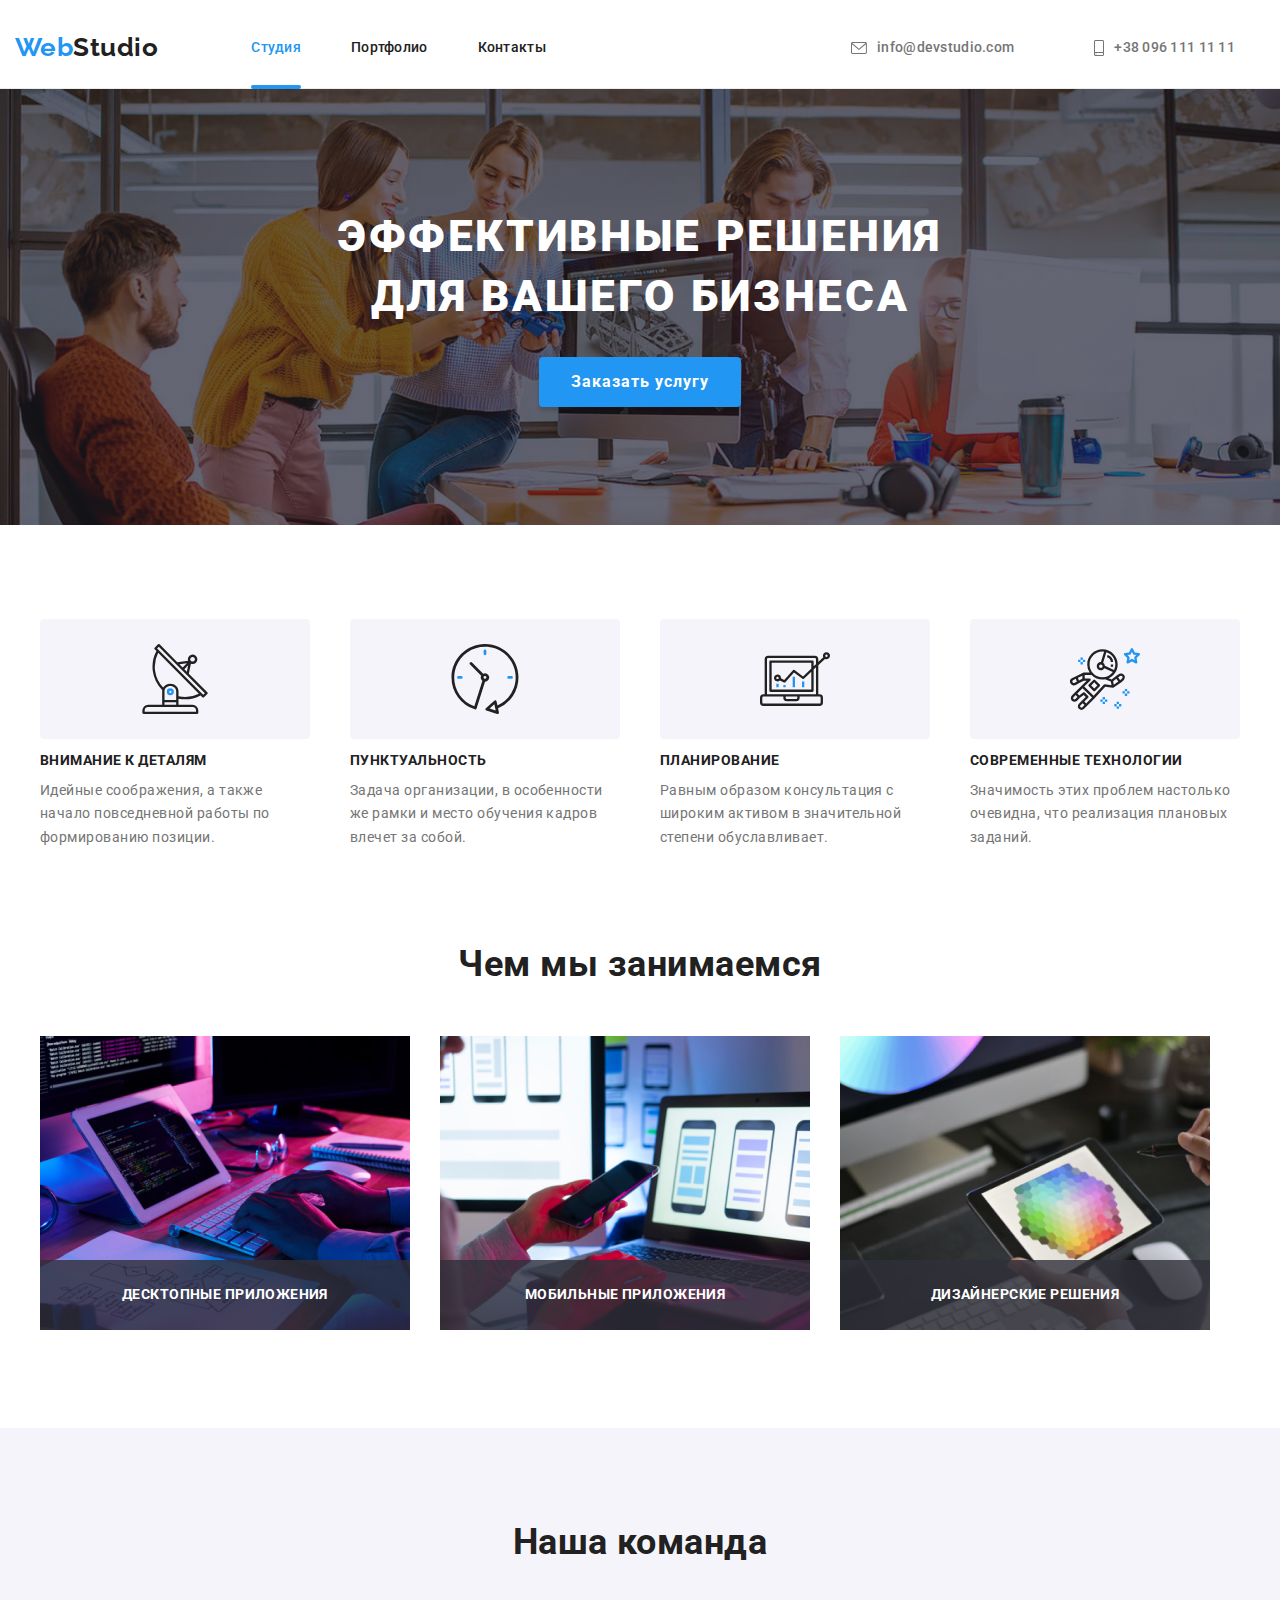
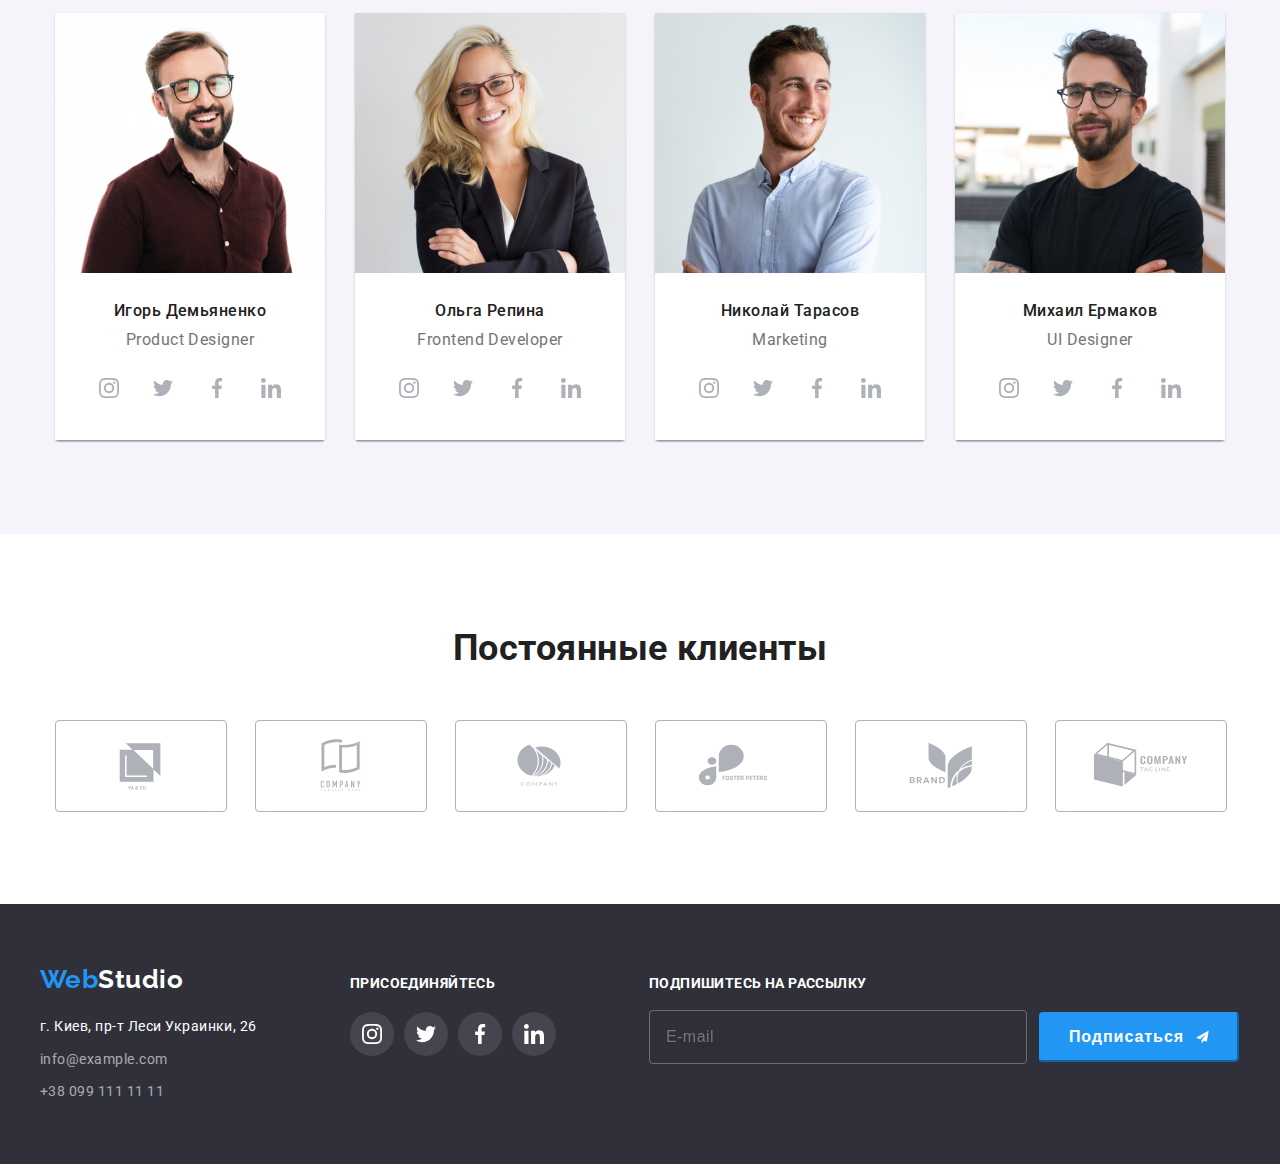
==== commit 65254698: "add code" ====
--- a/index.html
+++ b/index.html
@@ -43,8 +43,64 @@
         </svg>   
     </a>      
     </li>
-    </ul>  
+    </ul> 
+    <button class="header__mobile-menu-btn" type="button" data-menu-open>
+        <svg class="header__mobile-menu-icon" width="40" height="40">
+            <use href="./img/sprite.svg#mobile-menu"></use>
+        </svg>
+    </button> 
     </div> 
+    <div class="mobile-menu " data-menu>
+        <div class="container mobile-menu-container">
+          <button type="button" class="mobile-menu__close-btn" data-menu-close>
+            <svg class="mobile-menu__close-icon" width="20" height="20">
+              <use href="./img/sprite.svg#icon-Vector"></use>
+            </svg>
+          </button>
+      
+          <div class="mobile-menu__div">
+          
+                <ul class="mobile-menu__list">
+              <li class="mobile-menu__item">
+                <a class="mobile-menu__link" href="./index.html">Студия</a>
+              </li>
+              <li class="mobile-menu__item">
+                <a class="mobile-menu__link" href="./portfolio.html">Портфолио</a>
+              </li>
+              <li class="mobile-menu__item">
+                <a class="mobile-menu__link" href="#">Контакты</a>
+              </li>
+            </ul>
+           
+         
+          <ul class=" mobile-menu__contact-list">
+            <li class="mobile-menu__contact-item">
+              <a class="mobile-menu__tel-link" href="tel:+380961111111">+38 096 111 11 11</a>
+            </li>
+            <li class="mobile-menu__contact-item">
+              <a class="mobile-menu__mail-link" href="mailto:info@devstudio.com">info@devstudio.com</a>
+            </li>
+          </ul>
+      
+         
+          <ul class="mobile-menu__social-list">
+            <li class="mobile-menu__social-item">
+              <a href="#" class="mobile-menu__social-link">Instagram</a>
+            </li>
+            <li class="mobile-menu__social-item">
+              <a href="#" class="mobile-menu__social-link">Twitter</a>
+            </li>
+            <li class="mobile-menu__social-item">
+              <a href="#" class="mobile-menu__social-link">Facebook</a>
+            </li>
+            <li class="mobile-menu__social-item">
+              <a href="#" class="mobile-menu__social-link">LinkedIn</a>
+            </li>
+          </ul>
+        </div>
+      
+        </div>
+      </div>
     </header>
     
     <main> 
@@ -135,11 +191,12 @@
        
        
         <section class="team" id="team">
-            <div class="container">
+            <div class="team__container">
             <h2 class="team__title">Наша команда</h2>
             <ul class="team__list">
                 <li class="team__foto">
                     <img 
+                    class="team__img"
                     src="./img/team/igor.jpg" alt="Игорь Демьяненко"
                     width="270"
                     />
@@ -181,6 +238,7 @@
                 </li>
                 <li class="team__foto">
                     <img 
+                    class="team__img"
                     src="./img/team/olga.jpg" alt="Ольга Репина"
                     width="270"
                     />
@@ -221,6 +279,7 @@
                 </li>
                 <li class="team__foto">
                     <img 
+                    class="team__img"
                     src="./img/team/nikolay.jpg" alt="Николай Тарасов"
                     width="270"
                     />
@@ -261,6 +320,7 @@
                 </li>
                 <li class="team__foto">
                     <img 
+                    class="team__img"
                     src="./img/team/michail.jpg" alt="Михаил Ермаков"
                     width="270"
                     />
@@ -519,5 +579,6 @@
 </div>
 
 <script src="./js/modal.js"></script>
+<script src="./js/menu.js"></script>
 </body>
 </html>--- a/css/main.min.css
+++ b/css/main.min.css
@@ -1,2 +1,2 @@
-:root{--title-color: #212121;--special-title-color:#FFFFFF;--primary-text-color: #757575;--accent-color: #2196F3;--primary-bgc: #FFFFFF;--secondary-bgc: #F5F4FA;--hero-bgc: #2F303A}body{color:#2a2a2a;background-color:#fff;font-family:Roboto;letter-spacing:0.03em;margin-right:auto;margin-left:auto}.container{text-decoration:none;margin-top:0px;margin-bottom:0px;margin-right:auto;margin-left:auto;padding-left:15px;padding-right:15px;width:1200px}.ul,.ol,.h1,.h2,.h3,.h4{margin-top:0px;margin-bottom:0px;padding-left:0px}.about__list,.portfolio__list,.footer__footer-social-list,.clients__list,.social-list,.team__list,.footer,.footer-social,.footer__list,.header__site-nav-list,.header__auth-nav-list,.projects__menu-list,.projects__list{list-style:none}.header{border-bottom:1px solid #ECECEC}.header__container-header{display:-webkit-box;display:-ms-flexbox;display:flex;-webkit-box-align:center;-ms-flex-align:center;align-items:center;text-decoration:none;margin-top:0px;margin-bottom:0px;margin-right:auto;margin-left:auto;padding-left:15px;padding-right:15px;width:1200px}.header__logo{text-decoration:none;padding-top:24px;padding-bottom:25px;margin-right:93px}.header__logo-header{color:var(--accent-color);font-family:Raleway;font-style:normal;font-weight:bold;font-size:26px;line-height:1.19;text-decoration:none}.header__second-logo-header{font-family:Raleway;font-style:normal;font-weight:bold;font-size:26px;line-height:1.19;text-decoration:none;color:var(--title-color)}.header__site-nav-list{display:-webkit-box;display:-ms-flexbox;display:flex;padding-left:0px}.header__site-nav-list li{margin-right:50px}.header__site-link{color:#212121;font-weight:500;font-size:14px;line-height:1.14;letter-spacing:0.02em;text-decoration:none;display:block;-webkit-transition:color 250ms cubic-bezier(0.4, 0, 0.2, 1);transition:color 250ms cubic-bezier(0.4, 0, 0.2, 1)}.header__site-link:hover,.header__site-link:focus{color:var(--accent-color);text-decoration:none}.header__site-nav-item-acent{position:relative}.header__site-nav-item-acent::after{content:"";display:block;width:100%;height:4px;border-radius:2px;background-color:var(--accent-color);position:absolute;top:45px}.header__site-link-acent{color:var(--accent-color);text-decoration:none;font-weight:500;font-size:14px;line-height:1.14;letter-spacing:0.02em;text-decoration:none;display:block}.header__contacts-header{color:#757575;font-weight:500;font-size:14px;line-height:1.14;letter-spacing:0.02em;margin:0;text-decoration:none;display:-webkit-box;display:-ms-flexbox;display:flex;-webkit-box-orient:horizontal;-webkit-box-direction:reverse;-ms-flex-direction:row-reverse;flex-direction:row-reverse;-webkit-box-pack:center;-ms-flex-pack:center;justify-content:center;-webkit-box-align:center;-ms-flex-align:center;align-items:center;-webkit-transition:color 250ms cubic-bezier(0.4, 0, 0.2, 1);transition:color 250ms cubic-bezier(0.4, 0, 0.2, 1)}.header__contacts-header:hover,.header__contacts-header:focus{color:#2196F3}.header__contacts-header:hover .header__phone,.header__contacts-header:focus .header__phone{fill:#2196F3}.header__contacts-header:hover .header__mail,.header__contacts-header:focus .header__mail{fill:#2196F3}.header__auth-nav-list{display:-webkit-box;display:-ms-flexbox;display:flex;margin-left:auto}.header__auth-nav-list .header__auth-nav-item+.header__auth-nav-item{margin-left:50px}.header__mail,.header__phone{margin-right:10px;fill:#757575}.hero{background-color:#C4C4C4;padding-top:200px;padding-bottom:200px;background-image:-webkit-gradient(linear, left top, left bottom, from(rgba(47,48,58,0.4)), to(rgba(47,48,58,0.4))),url(../img/hero.jpg);background-image:linear-gradient(rgba(47,48,58,0.4), rgba(47,48,58,0.4)),url(../img/hero.jpg);margin-left:auto;margin-right:auto;max-width:1600px;background-repeat:no-repeat}.hero__title{color:var(--special-title-color);font-style:normal;font-weight:900;font-size:44px;line-height:1.36;letter-spacing:0.06em;text-transform:uppercase;text-align:center;margin-top:0px;margin-bottom:30px}.hero__button{color:var(--special-title-color);background-color:var(--accent-color);font-family:Roboto;font-style:normal;font-weight:bold;font-size:16px;line-height:1.87;letter-spacing:0.06em;background:#2196F3;margin:auto;height:50px;padding:10px 32px 10px 32px;display:block;margin:auto;-webkit-box-shadow:0px 4px 4px rgba(0,0,0,0.15);box-shadow:0px 4px 4px rgba(0,0,0,0.15);border:#2196F3;border-radius:4px}.about__list,.portfolio,.header{background-color:var(--primary-bgc);margin:0;padding-left:0px}.section-about{padding-top:94px;padding-bottom:94px}.about__list{display:-webkit-box;display:-ms-flexbox;display:flex}.about__image{background:#F5F4FA;border-radius:4px;display:-webkit-box;display:-ms-flexbox;display:flex;-webkit-box-align:center;-ms-flex-align:center;align-items:center;-webkit-box-pack:center;-ms-flex-pack:center;justify-content:center;height:120px}.about__item{margin-right:30px;width:270px}.about__item:nth-child(4n){margin-right:0px}.about__icon{background:#F5F4FA;border-radius:4px}.about__title{color:var(--title-color);font-weight:bold;font-size:14px;line-height:1.14;text-transform:uppercase;margin-bottom:0px}.about__text{color:var(--primary-text-color);font-weight:normal;font-size:14px;line-height:1.7;margin-top:10px;margin-bottom:0px}.portfolio{padding-bottom:94px}.portfolio__title{color:var(--title-color);font-weight:bold;font-size:36px;line-height:1.16;text-align:center;margin-top:0px;margin-bottom:0px}.portfolio__list{padding-left:0px;margin-top:50px;margin-bottom:0px;display:-webkit-box;display:-ms-flexbox;display:flex}.portfolio__image{margin-right:30px;position:relative}.portfolio__over-thumb{position:absolute;width:370px;height:70px;background-color:rgba(47,48,58,0.8);display:-webkit-box;display:-ms-flexbox;display:flex;-webkit-box-align:center;-ms-flex-align:center;align-items:center;-webkit-box-pack:center;-ms-flex-pack:center;justify-content:center;left:0;top:224px}.portfolio__text{font-family:'Roboto';font-style:normal;font-weight:700;font-size:14px;line-height:1.14;text-align:center;letter-spacing:0.03em;text-transform:uppercase;margin:0;color:var(--special-title-color)}.team{background-color:var(--secondary-bgc);padding-bottom:94px;padding-top:94px}.team__list{padding-left:0px;margin-bottom:0px;margin-top:50px;display:-webkit-box;display:-ms-flexbox;display:flex}.team__foto{margin-right:30px;-webkit-box-shadow:0px 1px 3px rgba(0,0,0,0.12),0px 1px 1px rgba(0,0,0,0.14),0px 2px 1px rgba(0,0,0,0.2);box-shadow:0px 1px 3px rgba(0,0,0,0.12),0px 1px 1px rgba(0,0,0,0.14),0px 2px 1px rgba(0,0,0,0.2);border-radius:0px 0px 4px 4px;margin-bottom:0px}.team__title{color:var(--title-color);font-weight:bold;font-size:36px;line-height:1.16;text-align:center;margin-top:0px;margin-bottom:0px}.team__div{padding-top:30px;padding-bottom:30px;background-color:var(--primary-bgc);margin-top:-5px}.team__name{color:var(--title-color);font-weight:500;font-size:16px;line-height:1.18;text-align:center;margin-top:0px;margin-bottom:0px;background-color:var(--primary-bgc)}.team__profession{color:var(--primary-text-color);font-weight:normal;font-size:16px;line-height:1.18;text-align:center;background-color:var(--primary-bgc);margin-top:10px;margin-bottom:0px}.social-list{display:-webkit-box;display:-ms-flexbox;display:flex;-webkit-box-pack:center;-ms-flex-pack:center;justify-content:center;margin-top:16px;padding-left:0px}.social-list-item{margin-right:10px}.social-list-item:nth-child(4n){margin-right:0px}.social-list-link{display:-webkit-box;display:-ms-flexbox;display:flex;-webkit-box-pack:center;-ms-flex-pack:center;justify-content:center;-webkit-box-align:center;-ms-flex-align:center;align-items:center;width:44px;height:44px;border-radius:50%;-webkit-transition:background-color 250ms cubic-bezier(0.4, 0, 0.2, 1);transition:background-color 250ms cubic-bezier(0.4, 0, 0.2, 1)}.social-list-link:hover,.social-list-link:focus{background-color:var(--accent-color)}.social-list-link:hover .social-list-icon,.social-list-link:focus .social-list-icon{fill:var(--primary-bgc)}.social-list-icon{fill:#AFB1B8;-webkit-transition:fill 250ms cubic-bezier(0.4, 0, 0.2, 1);transition:fill 250ms cubic-bezier(0.4, 0, 0.2, 1)}.social-list-icon:hover,.social-list-icon:focus{fill:var(--primary-bgc)}.clients{padding-top:94px;padding-bottom:94px}.clients__title{color:var(--title-color);font-weight:bold;font-size:36px;line-height:1.16;text-align:center;margin-top:0px;margin-bottom:0px}.clients__list{display:-webkit-box;display:-ms-flexbox;display:flex;-webkit-box-pack:center;-ms-flex-pack:center;justify-content:center;padding-left:0px;margin-top:50px;margin-bottom:0px}.clients__item{margin-right:30px;width:170px;height:90px}.clients__item:last-child{margin-right:0px}.clients__link{fill:#AFB1B8;display:-webkit-box;display:-ms-flexbox;display:flex;-webkit-box-align:center;-ms-flex-align:center;align-items:center;-webkit-box-pack:center;-ms-flex-pack:center;justify-content:center;width:100%;height:100%;border:1px solid #AFB1B8;border-radius:4px;-webkit-transition:fill 250ms cubic-bezier(0.4, 0, 0.2, 1),border 250ms cubic-bezier(0.4, 0, 0.2, 1);transition:fill 250ms cubic-bezier(0.4, 0, 0.2, 1),border 250ms cubic-bezier(0.4, 0, 0.2, 1)}.clients__link:hover,.clients__link:focus{fill:var(--accent-color);border:1px solid #2196F3;border-radius:4px;display:-webkit-box;display:-ms-flexbox;display:flex;-webkit-box-align:center;-ms-flex-align:center;align-items:center;-webkit-box-pack:center;-ms-flex-pack:center;justify-content:center}.footer-container{display:-webkit-box;display:-ms-flexbox;display:flex;-webkit-box-align:baseline;-ms-flex-align:baseline;align-items:baseline}.footer{background-color:var(--hero-bgc);padding-top:60px;padding-bottom:60px}.footer__footer-adress{margin-right:70px}.footer__list{padding-left:0px;margin-bottom:0px}.footer__logo-footer{display:block;margin-bottom:20px;text-decoration:none}.footer__first-logo-footer{color:var(--accent-color);font-family:Raleway;font-style:normal;font-weight:bold;font-size:26px;line-height:1.19;text-decoration:none}.footer__second-logo-footer{color:#FFFFFF;font-family:Raleway;font-style:normal;font-weight:bold;font-size:26px;line-height:1.19;text-decoration:none}.footer__footer-adress_link{color:#FFFFFF;font-style:normal;font-weight:normal;font-size:14px;line-height:1.7;text-decoration:none}.footer__footer-contacts-link{color:rgba(255,255,255,0.6);font-style:normal;font-weight:normal;font-size:14px;line-height:1.7;text-decoration:none}.footer__item{margin-top:9px}.footer__item:first-child{margin-top:0px}.footer__footer-social-div{margin-right:93px}.footer__title{font-style:normal;font-weight:700;font-size:14px;line-height:1.14;letter-spacing:0.03em;text-transform:uppercase;color:var(--special-title-color);margin-top:0px;margin-bottom:20px}.footer__footer-social-link{width:100%;height:100%;display:-webkit-box;display:-ms-flexbox;display:flex;-webkit-box-align:center;-ms-flex-align:center;align-items:center;-webkit-box-pack:center;-ms-flex-pack:center;justify-content:center;-webkit-transition:background-color 250ms cubic-bezier(0.4, 0, 0.2, 1);transition:background-color 250ms cubic-bezier(0.4, 0, 0.2, 1);border-radius:50%}.footer__footer-social-link:hover,.footer__footer-social-link:focus{background-color:var(--accent-color)}.footer__footer-social-list{display:-webkit-box;display:-ms-flexbox;display:flex;padding-left:0px;margin:0px}.footer__footer-social-item{background-color:rgba(255,255,255,0.1);width:44px;height:44px;border-radius:50%;margin-right:10px}.footer__footer-social-item:last-child{margin-right:0px}.footer__email-form{margin:0;width:358px;height:50px;background:var(--hero-bgc);display:-webkit-box;display:-ms-flexbox;display:flex;-webkit-box-align:center;-ms-flex-align:center;align-items:center}.footer__form-field{margin-right:12px}.footer__form-input{width:358px;height:50px;background-color:transparent;color:rgba(255,255,255,0.6);font-weight:400;font-size:16px;line-height:1.25;letter-spacing:0.03em;padding-left:16px;border:transparent;outline:none;border:1px solid rgba(255,255,255,0.3);-webkit-filter:drop-shadow(0px 4px 4px rgba(0,0,0,0.15));filter:drop-shadow(0px 4px 4px rgba(0,0,0,0.15));border-radius:4px}.footer__telegram-btn{width:200px;height:50px;display:-webkit-box;display:-ms-flexbox;display:flex;-webkit-box-pack:center;-ms-flex-pack:center;justify-content:center;-webkit-box-align:center;-ms-flex-align:center;align-items:center;background-color:var(--accent-color);border-radius:4px;border-color:var(--accent-color);margin:0;padding:10px 28px;font-weight:700;font-size:16px;line-height:1.875;letter-spacing:0.06em;color:var(--special-title-color)}.footer__telegram-icon{fill:var(--special-title-color);margin-left:12px}.projects__menu-list,.projects__list,.projects__filter{margin-top:0px;margin-bottom:0px}.projects__menu-list{display:-webkit-box;display:-ms-flexbox;display:flex;-webkit-box-pack:center;-ms-flex-pack:center;justify-content:center}.projects__btn{color:var(--title-color);background-color:var(--secondary-bgc);font-style:normal;font-weight:500;font-size:16px;line-height:1.6;text-align:center;display:-webkit-box;display:-ms-flexbox;display:flex;-webkit-box-align:center;-ms-flex-align:center;align-items:center;text-align:center;border-radius:4px;font-family:'Roboto';border-radius:4px;border:4px solid transparent;margin-right:8px;height:38px;min-width:73px;padding:0px;padding:6px 22px 6px 22px;-webkit-transition:background-color 250ms cubic-bezier(0.4, 0, 0.2, 1),color 250ms cubic-bezier(0.4, 0, 0.2, 1),-webkit-box-shadow 250ms cubic-bezier(0.4, 0, 0.2, 1);transition:background-color 250ms cubic-bezier(0.4, 0, 0.2, 1),color 250ms cubic-bezier(0.4, 0, 0.2, 1),-webkit-box-shadow 250ms cubic-bezier(0.4, 0, 0.2, 1);transition:background-color 250ms cubic-bezier(0.4, 0, 0.2, 1),color 250ms cubic-bezier(0.4, 0, 0.2, 1),box-shadow 250ms cubic-bezier(0.4, 0, 0.2, 1);transition:background-color 250ms cubic-bezier(0.4, 0, 0.2, 1),color 250ms cubic-bezier(0.4, 0, 0.2, 1),box-shadow 250ms cubic-bezier(0.4, 0, 0.2, 1),-webkit-box-shadow 250ms cubic-bezier(0.4, 0, 0.2, 1)}.projects__btn:hover,.projects__btn:focus{color:var(--special-title-color);background-color:var(--accent-color);-webkit-box-shadow:0px 4px 4px rgba(0,0,0,0.15);box-shadow:0px 4px 4px rgba(0,0,0,0.15)}.projects__div-projects{border:1px solid #EEEEEE;-webkit-box-sizing:border-box;box-sizing:border-box;padding-left:24px;padding-bottom:20px;padding-top:20px;margin-top:-5px}.projects{padding-bottom:94px;padding-top:94px}.projects__title{color:var(--title-color);font-weight:bold;font-size:18px;letter-spacing:0.06em;margin-top:0px;padding-bottom:0px;margin-bottom:0px;line-height:2;text-decoration:none}.projects__filter{color:var(--primary-text-color);font-weight:normal;font-size:16px;margin-top:4px;line-height:1.87;text-decoration:none}.projects__list{padding-left:0px;padding-bottom:0px;display:-webkit-box;display:-ms-flexbox;display:flex;-ms-flex-wrap:wrap;flex-wrap:wrap;margin-top:50px}.projects__item{margin-right:30px;margin-bottom:30px;display:block}.projects__item:nth-child(3n){margin-right:0px}.projects__link{display:block;text-decoration:none;-webkit-transition:-webkit-box-shadow 250ms cubic-bezier(0.4, 0, 0.2, 1);transition:-webkit-box-shadow 250ms cubic-bezier(0.4, 0, 0.2, 1);transition:box-shadow 250ms cubic-bezier(0.4, 0, 0.2, 1);transition:box-shadow 250ms cubic-bezier(0.4, 0, 0.2, 1), -webkit-box-shadow 250ms cubic-bezier(0.4, 0, 0.2, 1)}.projects__link:hover,.projects__link:focus{-webkit-box-shadow:0px 1px 1px rgba(0,0,0,0.12),0px 4px 4px rgba(0,0,0,0.06),1px 4px 6px rgba(0,0,0,0.16);box-shadow:0px 1px 1px rgba(0,0,0,0.12),0px 4px 4px rgba(0,0,0,0.06),1px 4px 6px rgba(0,0,0,0.16)}.projects__link:hover .profects__overlay,.projects__link:focus .profects__overlay{-webkit-transform:translateY(0%);transform:translateY(0%)}.projects__div-text-wrapper{position:relative;overflow:hidden}.profects__overlay{width:100%;height:100%;position:absolute;background:rgba(33,150,243,0.9);font-style:normal;font-weight:400;font-size:18px;line-height:1.55;letter-spacing:0.03em;color:var(--special-title-color);top:0;left:0;margin:0;padding:63px 24px;overflow:auto;-webkit-transform:translateY(100%);transform:translateY(100%);-webkit-transition:-webkit-transform 250ms cubic-bezier(0.4, 0, 0.2, 1);transition:-webkit-transform 250ms cubic-bezier(0.4, 0, 0.2, 1);transition:transform 250ms cubic-bezier(0.4, 0, 0.2, 1);transition:transform 250ms cubic-bezier(0.4, 0, 0.2, 1), -webkit-transform 250ms cubic-bezier(0.4, 0, 0.2, 1)}.backdrop{position:fixed;top:0;left:0;width:100%;height:100%;background-color:rgba(0,0,0,0.2);-webkit-transition:opacity 250ms cubic-bezier(0.4, 0, 0.2, 1),visibility 250ms cubic-bezier(0.4, 0, 0.2, 1);transition:opacity 250ms cubic-bezier(0.4, 0, 0.2, 1),visibility 250ms cubic-bezier(0.4, 0, 0.2, 1)}.backdrop.is-hidden{opacity:0;visibility:hidden;pointer-events:none}.backdrop__modal{width:528px;height:581px;background-color:var(--primary-bgc);position:absolute;top:50%;left:50%;-webkit-transform:translate(-50%, -50%);transform:translate(-50%, -50%);padding:40px}.backdrop__modal-close{width:30px;height:30px;background:#FFFFFF;border:1px solid rgba(0,0,0,0.1);border-radius:50%;position:absolute;right:8px;top:8px;padding:0;display:-webkit-box;display:-ms-flexbox;display:flex;-webkit-box-pack:center;-ms-flex-pack:center;justify-content:center;-webkit-box-align:center;-ms-flex-align:center;align-items:center;cursor:pointer}.backdrop__close-icon{width:12px;height:12px}.backdrop__close-icon:focus,.backdrop__close-icon:hover{fill:var(--accent-color)}.backdrop__hero-form-title{font-weight:700;font-size:20px;line-height:1.15;text-align:center;letter-spacing:0.03em;color:var(--title-color);margin:0}.backdrop__hero-form-label{font-weight:400;font-size:12px;line-height:1.16;letter-spacing:0.01em;color:var(--primary-text-color)}.backdrop__hero-form-div{margin-top:4px;position:relative;display:block}.backdrop__hero-form-field{display:block}.backdrop__hero-form-input{display:block;width:100%;height:40px;border:1px solid rgba(33,33,33,0.2);border-radius:4px;margin-bottom:10px;padding-left:42px;-webkit-transition:border 250ms cubic-bezier(0.4, 0, 0.2, 1);transition:border 250ms cubic-bezier(0.4, 0, 0.2, 1);outline:none}.backdrop__hero-form-input:focus{border:1px solid #2196F3}.backdrop__hero-form-input:focus+.backdrop__hero-form-icon{fill:var(--accent-color)}.backdrop__hero-form-icon{width:12px;height:12px;position:absolute;display:block;top:50%;left:12px;-webkit-transform:translateY(-50%);transform:translateY(-50%);-webkit-transition:fill 250ms cubic-bezier(0.4, 0, 0.2, 1);transition:fill 250ms cubic-bezier(0.4, 0, 0.2, 1)}.backdrop__hero-form-message{display:block;width:100%;height:120px;border:1px solid rgba(33,33,33,0.2);border-radius:4px;margin-top:4px;padding:12px 16px;outline:none;-webkit-transition:border 250ms cubic-bezier(0.4, 0, 0.2, 1);transition:border 250ms cubic-bezier(0.4, 0, 0.2, 1);resize:none}.backdrop__hero-form-message:focus{border:1px solid #2196F3}.backdrop__hero-form-checkbox{margin-top:20px}.backdrop__hero-form-input-checkbox{margin-left:12px;border-radius:2px;background-color:var(--accent-color)}.backdrop__hero-form-input-checkbox:checked+.backdrop__hero-form-field-checkbox::before{background-color:var(--accent-color);background-image:url(../img/checkbox.svg);background-repeat:no-repeat;border-color:#2196F3;border-radius:2px}.backdrop__hero-form-input-checkbox:focus+.backdrop__hero-form-field-checkbox::before{outline:none;border-color:#2196F3}.backdrop__hero-form-field-checkbox{font-weight:400;font-size:12px;line-height:1.16;letter-spacing:0.01em;color:var(--primary-text-color);display:-webkit-box;display:-ms-flexbox;display:flex;-webkit-box-align:center;-ms-flex-align:center;align-items:center}.backdrop__hero-form-field-checkbox::before{content:'';display:inline-block;width:16px;height:15px;border:1px solid #212121;border-radius:2px;cursor:pointer;margin-right:10px}.visually-hiden{position:absolute;width:1px;height:1px;margin:-1px;border:0;padding:0;white-space:nowrap;-webkit-clip-path:inset(100%);clip-path:inset(100%);clip:rect(0 0 0 0);overflow:hidden}.backdrop__hero-form-btn{color:var(--special-title-color);background-color:var(--accent-color);font-family:Roboto;font-style:normal;font-weight:bold;font-size:16px;line-height:1.87;letter-spacing:0.06em;background:#2196F3;margin:auto;margin-top:30px;padding:10px 55px;display:block;-webkit-box-shadow:0px 4px 4px rgba(0,0,0,0.15);box-shadow:0px 4px 4px rgba(0,0,0,0.15);border:#2196F3;border-radius:4px;width:200px;height:50px}.backdrop__policy-checkbox-title{color:var(--accent-color)}
+:root{--title-color: #212121;--special-title-color:#FFFFFF;--primary-text-color: #757575;--accent-color: #2196F3;--primary-bgc: #FFFFFF;--secondary-bgc: #F5F4FA;--hero-bgc: #2F303A}body{color:#2a2a2a;background-color:#fff;font-family:Roboto;letter-spacing:0.03em;margin-right:auto;margin-left:auto;overflow-x:hidden}body.modal-open{overflow:hidden}.container{padding-left:15px;padding-right:15px;margin-left:auto;margin-right:auto}@media screen and (min-width: 480px){.container{width:480px}}@media screen and (min-width: 768px){.container{width:768px}}@media screen and (min-width: 1200px){.container{width:1200px}}.ul,.ol,.h1,.h2,.h3,.h4{margin-top:0px;margin-bottom:0px;padding-left:0px}.about__list,.portfolio__list,.footer__footer-social-list,.clients__list,.social-list,.team__list,.footer,.footer-social,.footer__list,.header__site-nav-list,.header__auth-nav-list,.projects__menu-list,.projects__list,.mobile-menu__list,.mobile-menu__contact-list,.mobile-menu__social-list{list-style:none}.header{position:relative;border-bottom-width:1px;border-bottom-style:solid;border-bottom-color:#ececec}.header__container-header{display:-webkit-box;display:-ms-flexbox;display:flex;-webkit-box-pack:justify;-ms-flex-pack:justify;justify-content:space-between;-webkit-box-align:center;-ms-flex-align:center;align-items:center}@media screen and (max-width: 1199px){.header__logo{text-decoration:none;padding-top:24px;padding-bottom:25px;margin-right:93px}.header__logo-header{color:var(--accent-color);font-family:Raleway;font-style:normal;font-weight:bold;font-size:26px;line-height:1.19;text-decoration:none}.header__second-logo-header{font-family:Raleway;font-style:normal;font-weight:bold;font-size:26px;line-height:1.19;text-decoration:none;color:var(--title-color)}.header__mobile-menu-btn,.mobile-menu{display:none}.header__site-nav-list{display:-webkit-box;display:-ms-flexbox;display:flex;padding-left:0px}.header__site-nav-list li{margin-right:50px}.header__site-link{color:#212121;font-weight:500;font-size:14px;line-height:1.14;letter-spacing:0.02em;text-decoration:none;display:block;-webkit-transition:color 250ms cubic-bezier(0.4, 0, 0.2, 1);transition:color 250ms cubic-bezier(0.4, 0, 0.2, 1)}.header__site-link:hover,.header__site-link:focus{color:var(--accent-color);text-decoration:none}.header__site-nav-item-acent{position:relative}.header__site-nav-item-acent::after{content:"";display:block;width:100%;height:4px;border-radius:2px;background-color:var(--accent-color);position:absolute;top:45px}.header__site-link-acent{color:var(--accent-color);text-decoration:none;font-weight:500;font-size:14px;line-height:1.14;letter-spacing:0.02em;text-decoration:none;display:block}.header__contacts-header{color:#757575;font-weight:500;font-size:14px;line-height:1.14;letter-spacing:0.02em;margin:0;text-decoration:none;display:-webkit-box;display:-ms-flexbox;display:flex;-webkit-box-orient:horizontal;-webkit-box-direction:reverse;-ms-flex-direction:row-reverse;flex-direction:row-reverse;-webkit-box-pack:center;-ms-flex-pack:center;justify-content:center;-webkit-box-align:center;-ms-flex-align:center;align-items:center;-webkit-transition:color 250ms cubic-bezier(0.4, 0, 0.2, 1);transition:color 250ms cubic-bezier(0.4, 0, 0.2, 1)}.header__contacts-header:hover,.header__contacts-header:focus{color:#2196F3}.header__contacts-header:hover .header__phone,.header__contacts-header:focus .header__phone{fill:#2196F3}.header__contacts-header:hover .header__mail,.header__contacts-header:focus .header__mail{fill:#2196F3}.header__auth-nav-item{margin-bottom:10px}.header__auth-nav-item:last-child{margin-bottom:0px}.header__auth-nav-list{display:-webkit-box;display:-ms-flexbox;display:flex;-ms-flex-wrap:wrap;flex-wrap:wrap}.header__mail,.header__phone{margin-right:10px;fill:#757575}}@media screen and (max-width: 767px){.header{border-bottom:1px solid #ECECEC}.header__container-header{display:-webkit-box;display:-ms-flexbox;display:flex;-webkit-box-align:center;-ms-flex-align:center;align-items:center;text-decoration:none;margin-top:0px;margin-bottom:0px;margin-right:auto;margin-left:auto;padding-left:15px;padding-right:15px;min-width:480px}.header__logo{text-decoration:none;padding-top:24px;padding-bottom:25px;margin-right:93px}.header__logo-header{color:var(--accent-color);font-family:Raleway;font-style:normal;font-weight:bold;font-size:26px;line-height:1.19;text-decoration:none}.header__second-logo-header{font-family:Raleway;font-style:normal;font-weight:bold;font-size:26px;line-height:1.19;text-decoration:none;color:var(--title-color)}.header__site-nav-list{display:none}.header__auth-nav-list{display:none}.header__mobile-menu-btn{background-color:transparent;border:none;padding:0;line-height:0;cursor:pointer}.header__mobile-menu-btn .header__mobile-menu-icon:hover,.header__mobile-menu-btn .header__mobile-menu-icon:focus{fill:#2196F3}.mobile-menu{position:absolute;top:0;left:0;width:100%;height:100vh;overflow:auto;opacity:0;visibility:hidden;pointer-events:none;background-color:#fff;z-index:100}.mobile-menu.is-open{opacity:1;visibility:visible;pointer-events:auto}.mobile-menu__close-btn{position:absolute;background-color:#fff;top:0px;right:0px;z-index:200;border:none;padding:0;line-height:0}.mobile-menu__close-icon:focus,.mobile-menu__close-icon:hover{fill:#2196f3}.mobile-menu-container{position:relative;z-index:100}.mobile-menu__div{position:fixed;top:0;left:0;width:100%;height:100%;background-color:#fff;padding:48px 83px 48px 40px}.mobile-menu__contact-list{margin-top:auto;padding-left:0}.mobile-menu__item{margin-bottom:32px}.mobile-menu__link{font-weight:500;font-size:40px;line-height:1.18;text-align:center;letter-spacing:0.02em;color:#212121;text-decoration:none}.mobile-menu__link:hover,.mobile-menu__link:focus{color:#2196f3}.mobile-menu__contact-item{margin-bottom:32px}.mobile-menu__contact-item:last-child{margin-bottom:64px}.mobile-menu__tel-link{font-weight:500;font-size:34px;line-height:1.18;letter-spacing:0.02em;color:#2196f3;text-decoration:none}.mobile-menu__mail-link{font-weight:500;font-size:24px;line-height:1.17;letter-spacing:0.02em;color:#757575;text-decoration:none}.mobile-menu__social-list{display:-webkit-box;display:-ms-flexbox;display:flex;-webkit-box-orient:horizontal;-webkit-box-direction:normal;-ms-flex-direction:row;flex-direction:row;-webkit-box-pack:justify;-ms-flex-pack:justify;justify-content:space-between;padding-left:0;margin-top:0}.mobile-menu__social-link{font-weight:500;font-size:18px;line-height:1.22;letter-spacing:0.02em;color:#2196f3;text-decoration:none}.mobile-menu__social-item{padding-right:10px;margin-bottom:10px}.mobile-menu__social-item:last-child{margin-right:0px}.mobile-menu__list{padding-left:0px;margin-bottom:306px}}@media screen and (min-width: 1200px){.header__mobile-menu-btn,.mobile-menu{display:none}.header{border-bottom:1px solid #ECECEC}.header__container-header{display:-webkit-box;display:-ms-flexbox;display:flex;-webkit-box-align:center;-ms-flex-align:center;align-items:center;text-decoration:none;margin-top:0px;margin-bottom:0px;margin-right:auto;margin-left:auto;padding-left:15px;padding-right:15px;min-width:480px}.header__logo{text-decoration:none;padding-top:24px;padding-bottom:25px;margin-right:93px}.header__logo-header{color:var(--accent-color);font-family:Raleway;font-style:normal;font-weight:bold;font-size:26px;line-height:1.19;text-decoration:none}.header__second-logo-header{font-family:Raleway;font-style:normal;font-weight:bold;font-size:26px;line-height:1.19;text-decoration:none;color:var(--title-color)}.header__site-nav-list{display:-webkit-box;display:-ms-flexbox;display:flex;padding-left:0px}.header__site-nav-list li{margin-right:50px}.header__site-link{color:#212121;font-weight:500;font-size:14px;line-height:1.14;letter-spacing:0.02em;text-decoration:none;display:block;-webkit-transition:color 250ms cubic-bezier(0.4, 0, 0.2, 1);transition:color 250ms cubic-bezier(0.4, 0, 0.2, 1)}.header__site-link:hover,.header__site-link:focus{color:var(--accent-color);text-decoration:none}.header__site-nav-item-acent{position:relative}.header__site-nav-item-acent::after{content:"";display:block;width:100%;height:4px;border-radius:2px;background-color:var(--accent-color);position:absolute;top:45px}.header__site-link-acent{color:var(--accent-color);text-decoration:none;font-weight:500;font-size:14px;line-height:1.14;letter-spacing:0.02em;text-decoration:none;display:block}.header__contacts-header{color:#757575;font-weight:500;font-size:14px;line-height:1.14;letter-spacing:0.02em;margin:0;text-decoration:none;display:-webkit-box;display:-ms-flexbox;display:flex;-webkit-box-orient:horizontal;-webkit-box-direction:reverse;-ms-flex-direction:row-reverse;flex-direction:row-reverse;-webkit-box-pack:center;-ms-flex-pack:center;justify-content:center;-webkit-box-align:center;-ms-flex-align:center;align-items:center;-webkit-transition:color 250ms cubic-bezier(0.4, 0, 0.2, 1);transition:color 250ms cubic-bezier(0.4, 0, 0.2, 1)}.header__contacts-header:hover,.header__contacts-header:focus{color:#2196F3}.header__contacts-header:hover .header__phone,.header__contacts-header:focus .header__phone{fill:#2196F3}.header__contacts-header:hover .header__mail,.header__contacts-header:focus .header__mail{fill:#2196F3}.header__contacts-header{margin:0;text-decoration:none;display:-webkit-box;display:-ms-flexbox;display:flex;-webkit-box-orient:horizontal;-webkit-box-direction:reverse;-ms-flex-direction:row-reverse;flex-direction:row-reverse;-webkit-box-pack:center;-ms-flex-pack:center;justify-content:center;-webkit-box-align:center;-ms-flex-align:center;align-items:center;-webkit-transition:color 250ms cubic-bezier(0.4, 0, 0.2, 1);transition:color 250ms cubic-bezier(0.4, 0, 0.2, 1)}.header__contacts-header:hover,.header__contacts-header:focus{color:#2196F3}.header__contacts-header:hover .header__phone,.header__contacts-header:focus .header__phone{fill:#2196F3}.header__contacts-header:hover .header__mail,.header__contacts-header:focus .header__mail{fill:#2196F3}.header__auth-nav-list{display:-webkit-box;display:-ms-flexbox;display:flex;margin-left:auto}.header__auth-nav-list .header__auth-nav-item+.header__auth-nav-item{margin-left:50px}.header__mail,.header__phone{margin-right:10px;fill:#757575}.header__auth-nav-item{margin-right:30px}}@media screen and (max-width: 767px){.hero{background-color:#C4C4C4;padding-top:118px;padding-bottom:118px;background-image:-webkit-gradient(linear, left top, left bottom, from(rgba(47,48,58,0.4)), to(rgba(47,48,58,0.4))),url(../img/hero.jpg);background-image:linear-gradient(rgba(47,48,58,0.4), rgba(47,48,58,0.4)),url(../img/hero.jpg);background-size:cover;background-position:center;margin-left:auto;margin-right:auto;min-width:480px;background-repeat:no-repeat}.hero__title{color:var(--special-title-color);font-style:normal;font-weight:900;font-size:44px;line-height:1.36;letter-spacing:0.06em;text-transform:uppercase;text-align:center;margin-top:0px;margin-bottom:30px}.hero__button{color:var(--special-title-color);background-color:var(--accent-color);font-family:Roboto;font-style:normal;font-weight:bold;font-size:16px;line-height:1.87;letter-spacing:0.06em;background:#2196F3;margin:auto;height:50px;padding:10px 32px 10px 32px;display:block;margin:auto;-webkit-box-shadow:0px 4px 4px rgba(0,0,0,0.15);box-shadow:0px 4px 4px rgba(0,0,0,0.15);border:#2196F3;border-radius:4px}}@media screen and (min-width: 768px){.hero{background-color:#C4C4C4;padding-top:118px;padding-bottom:118px;background-image:-webkit-gradient(linear, left top, left bottom, from(rgba(47,48,58,0.4)), to(rgba(47,48,58,0.4))),url(../img/hero.jpg);background-image:linear-gradient(rgba(47,48,58,0.4), rgba(47,48,58,0.4)),url(../img/hero.jpg);background-size:cover;margin-left:auto;margin-right:auto;max-width:1600px;background-repeat:no-repeat}.hero__title{color:var(--special-title-color);font-style:normal;font-weight:900;font-size:44px;line-height:1.36;letter-spacing:0.06em;text-transform:uppercase;text-align:center;margin-top:0px;margin-bottom:30px}.hero__button{color:var(--special-title-color);background-color:var(--accent-color);font-family:Roboto;font-style:normal;font-weight:bold;font-size:16px;line-height:1.87;letter-spacing:0.06em;background:#2196F3;margin:auto;height:50px;padding:10px 32px 10px 32px;display:block;margin:auto;-webkit-box-shadow:0px 4px 4px rgba(0,0,0,0.15);box-shadow:0px 4px 4px rgba(0,0,0,0.15);border:#2196F3;border-radius:4px}}@media screen and (min-width: 1200){.hero{background-color:#C4C4C4;padding-top:200px;padding-bottom:200px;background-image:-webkit-gradient(linear, left top, left bottom, from(rgba(47,48,58,0.4)), to(rgba(47,48,58,0.4))),url(../img/hero.jpg);background-image:linear-gradient(rgba(47,48,58,0.4), rgba(47,48,58,0.4)),url(../img/hero.jpg);margin-left:auto;margin-right:auto;max-width:1600px;background-repeat:no-repeat}.hero__title{color:var(--special-title-color);font-style:normal;font-weight:900;font-size:44px;line-height:1.36;letter-spacing:0.06em;text-transform:uppercase;text-align:center;margin-top:0px;margin-bottom:30px}.hero__button{color:var(--special-title-color);background-color:var(--accent-color);font-family:Roboto;font-style:normal;font-weight:bold;font-size:16px;line-height:1.87;letter-spacing:0.06em;background:#2196F3;margin:auto;height:50px;padding:10px 32px 10px 32px;display:block;margin:auto;-webkit-box-shadow:0px 4px 4px rgba(0,0,0,0.15);box-shadow:0px 4px 4px rgba(0,0,0,0.15);border:#2196F3;border-radius:4px}}.about__list,.portfolio,.header{background-color:var(--primary-bgc);margin:0;padding-left:0px}.about__image{background:#F5F4FA;border-radius:4px;display:-webkit-box;display:-ms-flexbox;display:flex;-webkit-box-align:center;-ms-flex-align:center;align-items:center;-webkit-box-pack:center;-ms-flex-pack:center;justify-content:center;height:120px}.about__icon{background:#F5F4FA;border-radius:4px}.about__title{color:var(--title-color);font-weight:bold;font-size:14px;line-height:1.14;text-transform:uppercase;margin-bottom:0px}.about__text{color:var(--primary-text-color);font-weight:normal;font-size:14px;line-height:1.7;margin-top:10px;margin-bottom:0px}@media screen and (max-width: 767px){.section-about{padding-top:60px;padding-bottom:60px}.about__list{display:block}.about__title{text-align:center;margin-top:30px}.about__item{width:450px}.about__text{margin-top:10px}}@media screen and (min-width: 768px){.section-about{padding-top:60px;padding-bottom:60px}.about__list{display:-webkit-box;display:-ms-flexbox;display:flex;-ms-flex-wrap:wrap;flex-wrap:wrap}.about__item{width:354px;margin-right:30px}.about__item:nth-child(2n){margin-right:0px}}@media screen and (min-width: 1200px){.section-about{padding-top:94px;padding-bottom:94px}.about__list{display:-webkit-box;display:-ms-flexbox;display:flex;-webkit-box-align:center;-ms-flex-align:center;align-items:center;-webkit-box-pack:justify;-ms-flex-pack:justify;justify-content:space-between;margin:0}.about__item{width:270px;margin:0px}}.portfolio{padding-bottom:94px}.portfolio__title{color:var(--title-color);font-weight:bold;font-size:36px;line-height:1.16;text-align:center;margin-top:0px;margin-bottom:0px}.portfolio__list{padding-left:0px;margin-top:50px;margin-bottom:0px;display:-webkit-box;display:-ms-flexbox;display:flex}.portfolio__image{margin-right:30px;position:relative}.portfolio__over-thumb{position:absolute;width:370px;height:70px;background-color:rgba(47,48,58,0.8);display:-webkit-box;display:-ms-flexbox;display:flex;-webkit-box-align:center;-ms-flex-align:center;align-items:center;-webkit-box-pack:center;-ms-flex-pack:center;justify-content:center;left:0;top:224px}.portfolio__text{font-family:'Roboto';font-style:normal;font-weight:700;font-size:14px;line-height:1.14;text-align:center;letter-spacing:0.03em;text-transform:uppercase;margin:0;color:var(--special-title-color)}@media screen and (max-width: 1199px){.portfolio{display:none}}.team{background-color:var(--secondary-bgc)}.team__list{padding-left:0px;margin-bottom:0px}.team__foto{-webkit-box-shadow:0px 1px 3px rgba(0,0,0,0.12),0px 1px 1px rgba(0,0,0,0.14),0px 2px 1px rgba(0,0,0,0.2);box-shadow:0px 1px 3px rgba(0,0,0,0.12),0px 1px 1px rgba(0,0,0,0.14),0px 2px 1px rgba(0,0,0,0.2);border-radius:0px 0px 4px 4px;margin-bottom:0px}.team__title{color:var(--title-color);font-weight:700px;line-height:1.16;text-align:center;margin-top:0px;margin-bottom:0px}.team__div{padding-top:30px;background-color:var(--primary-bgc);margin-top:-5px}.team__name{color:var(--title-color);font-weight:500;font-size:16px;line-height:1.18;text-align:center;margin-top:0px;margin-bottom:0px;background-color:var(--primary-bgc)}.team__profession{color:var(--primary-text-color);font-weight:normal;font-size:16px;line-height:1.18;text-align:center;background-color:var(--primary-bgc);margin-top:10px;margin-bottom:0px}@media screen and (max-width: 767px){.team{padding-bottom:60px;padding-top:60px}.team__list{padding-left:0px;margin:30px 15px 0px 15px;display:block}.team__container{width:450px;margin-left:auto;margin-right:auto}.team__foto{width:100%;margin-top:30px}.team__img{width:100%;height:100%}.team__title{font-size:28px}.team__div{padding-bottom:24px}}@media screen and (min-width: 1200px){.team{padding-bottom:94px;padding-top:94px}.team__list{padding-left:0px;margin-bottom:0px;margin-top:50px;display:-webkit-box;display:-ms-flexbox;display:flex;-webkit-box-align:center;-ms-flex-align:center;align-items:center;-webkit-box-pack:center;-ms-flex-pack:center;justify-content:center}.team__foto{margin-right:30px}.team__foto:last-child{margin-right:0px}.team__title{font-size:36px}.team__div{padding-bottom:30px}.team__container{width:270px;margin-left:auto;margin-right:auto}.team__img{width:270px;height:260px}}@media screen and (min-width: 768px) and (max-width: 1199px){.team{padding-bottom:60px;padding-top:60px}.team__list{padding-left:0px;margin-bottom:0px;margin-top:0px;display:-webkit-box;display:-ms-flexbox;display:flex;-ms-flex-wrap:wrap;flex-wrap:wrap;-webkit-box-pack:center;-ms-flex-pack:center;justify-content:center;gap:30px}.team__img{width:354px}.team__title{font-size:28px;margin-bottom:30px}.team__div{padding-bottom:24px}}.social-list{display:-webkit-box;display:-ms-flexbox;display:flex;-webkit-box-pack:center;-ms-flex-pack:center;justify-content:center;margin-top:16px;padding-left:0px}.social-list-item{margin-right:10px}.social-list-item:nth-child(4n){margin-right:0px}.social-list-link{display:-webkit-box;display:-ms-flexbox;display:flex;-webkit-box-pack:center;-ms-flex-pack:center;justify-content:center;-webkit-box-align:center;-ms-flex-align:center;align-items:center;width:44px;height:44px;border-radius:50%;-webkit-transition:background-color 250ms cubic-bezier(0.4, 0, 0.2, 1);transition:background-color 250ms cubic-bezier(0.4, 0, 0.2, 1)}.social-list-link:hover,.social-list-link:focus{background-color:var(--accent-color)}.social-list-link:hover .social-list-icon,.social-list-link:focus .social-list-icon{fill:var(--primary-bgc)}.social-list-icon{fill:#AFB1B8;-webkit-transition:fill 250ms cubic-bezier(0.4, 0, 0.2, 1);transition:fill 250ms cubic-bezier(0.4, 0, 0.2, 1)}.social-list-icon:hover,.social-list-icon:focus{fill:var(--primary-bgc)}.clients__title{color:var(--title-color);line-height:1.16;text-align:center;margin-top:0px;margin-bottom:0px}.clients__link{fill:#AFB1B8;display:-webkit-box;display:-ms-flexbox;display:flex;-webkit-box-align:center;-ms-flex-align:center;align-items:center;-webkit-box-pack:center;-ms-flex-pack:center;justify-content:center;width:100%;height:100%;border:1px solid #AFB1B8;border-radius:4px;-webkit-transition:fill 250ms cubic-bezier(0.4, 0, 0.2, 1),border 250ms cubic-bezier(0.4, 0, 0.2, 1);transition:fill 250ms cubic-bezier(0.4, 0, 0.2, 1),border 250ms cubic-bezier(0.4, 0, 0.2, 1)}.clients__link:hover,.clients__link:focus{fill:var(--accent-color);border:1px solid #2196F3;border-radius:4px;display:-webkit-box;display:-ms-flexbox;display:flex;-webkit-box-align:center;-ms-flex-align:center;align-items:center;-webkit-box-pack:center;-ms-flex-pack:center;justify-content:center}@media screen and (max-width: 767px){.clients{padding-top:60px;padding-bottom:60px}.clients__title{font-weight:700;font-size:28px}.clients__list{display:-webkit-box;display:-ms-flexbox;display:flex;-ms-flex-wrap:wrap;flex-wrap:wrap;padding:0px;gap:30px}.clients__item{width:210px;height:92px}.clients__link{width:100%;height:100%}}@media screen and (min-width: 768px){.clients{padding-top:60px;padding-bottom:60px}.clients__list{display:-webkit-box;display:-ms-flexbox;display:flex;-ms-flex-wrap:wrap;flex-wrap:wrap;padding:0px;gap:30px}.clients__item{width:226px;height:92px}.clients__link{width:100%;height:100%}}@media screen and (min-width: 1200px){.clients{padding-top:94px;padding-bottom:94px}.clients__list{display:-webkit-box;display:-ms-flexbox;display:flex;-webkit-box-pack:center;-ms-flex-pack:center;justify-content:center;padding-left:0px;margin:0px}.clients__title{font-weight:bold;font-size:36px;margin-bottom:50px}.clients__item{width:170px;height:90px}}@media screen and (max-width: 479.98px){.clients__list{display:-ms-grid;display:grid;-ms-grid-columns:1fr 1fr;grid-template-columns:1fr 1fr;grid-gap:30px;-webkit-box-pack:center;-ms-flex-pack:center;justify-content:center}.clients__item{width:100%}}.footer{background-color:var(--hero-bgc);padding-top:60px;padding-bottom:60px}.footer__list{padding-left:0px;margin-bottom:0px}.footer__logo-footer{display:block;margin-bottom:20px;text-decoration:none}.footer__first-logo-footer{color:var(--accent-color);font-family:Raleway;font-style:normal;font-weight:bold;font-size:26px;line-height:1.19;text-decoration:none}.footer__second-logo-footer{color:#FFFFFF;font-family:Raleway;font-style:normal;font-weight:bold;font-size:26px;line-height:1.19;text-decoration:none}.footer__footer-adress_link{color:#FFFFFF;font-style:normal;font-weight:normal;font-size:14px;line-height:1.7;text-decoration:none}.footer__footer-contacts-link{color:rgba(255,255,255,0.6);font-style:normal;font-weight:normal;font-size:14px;line-height:1.7;text-decoration:none}.footer__title{font-style:normal;font-weight:700;font-size:14px;line-height:1.14;letter-spacing:0.03em;text-transform:uppercase;color:var(--special-title-color);margin-top:0px;margin-bottom:20px}.footer__footer-social-link{width:100%;height:100%;display:-webkit-box;display:-ms-flexbox;display:flex;-webkit-box-align:center;-ms-flex-align:center;align-items:center;-webkit-box-pack:center;-ms-flex-pack:center;justify-content:center;-webkit-transition:background-color 250ms cubic-bezier(0.4, 0, 0.2, 1);transition:background-color 250ms cubic-bezier(0.4, 0, 0.2, 1);border-radius:50%}.footer__footer-social-link:hover,.footer__footer-social-link:focus{background-color:var(--accent-color)}.footer__footer-social-item{background-color:rgba(255,255,255,0.1);width:44px;height:44px;border-radius:50%;margin-right:10px}.footer__footer-social-item:last-child{margin-right:0px}.footer__form-input{height:50px;background-color:transparent;color:rgba(255,255,255,0.6);font-weight:400;font-size:16px;line-height:1.25;letter-spacing:0.03em;padding-left:16px;border:transparent;outline:none;border:1px solid rgba(255,255,255,0.3);-webkit-filter:drop-shadow(0px 4px 4px rgba(0,0,0,0.15));filter:drop-shadow(0px 4px 4px rgba(0,0,0,0.15));border-radius:4px}.footer__telegram-btn{width:200px;height:50px;display:-webkit-box;display:-ms-flexbox;display:flex;-webkit-box-pack:center;-ms-flex-pack:center;justify-content:center;-webkit-box-align:center;-ms-flex-align:center;align-items:center;background-color:var(--accent-color);border-radius:4px;border-color:var(--accent-color);margin:0;padding:10px 28px;font-weight:700;font-size:16px;line-height:1.875;letter-spacing:0.06em;color:var(--special-title-color)}.footer__telegram-icon{fill:var(--special-title-color);margin-left:12px}@media screen and (max-width: 1199px){.footer-container{display:-webkit-box;display:-ms-flexbox;display:flex;-webkit-box-pack:center;-ms-flex-pack:center;justify-content:center;-ms-flex-wrap:wrap;flex-wrap:wrap;-webkit-box-align:baseline;-ms-flex-align:baseline;align-items:baseline}.footer__email-div{text-align:center}.footer__footer-social-div{text-align:center}.footer__logo-footer{text-align:center}.footer__footer-adress{display:block}.footer__list{text-align:center}.footer__footer-adress{margin-right:165px;margin-bottom:60px}.footer__footer-social-list{display:-webkit-box;display:-ms-flexbox;display:flex;-webkit-box-pack:center;-ms-flex-pack:center;justify-content:center;padding:0px}.footer__form-input{width:450px;margin-left:auto;margin-right:auto}.footer__telegram-btn{margin-top:30px}.footer__email-form{display:-webkit-box;display:-ms-flexbox;display:flex;-webkit-box-orient:vertical;-webkit-box-direction:normal;-ms-flex-direction:column;flex-direction:column;-webkit-box-align:center;-ms-flex-align:center;align-items:center}}@media screen and (max-width: 767px){.footer__logo-footer{text-align:center}.footer__footer-adress{display:block;margin-right:0px}.footer__list{text-align:center;margin-bottom:60px}.footer__title{text-align:center}.footer__footer-social-div{display:block;margin-left:auto;margin-right:auto}.footer__item{margin-top:8px}.footer__item:first-child{margin-top:0px}.footer__footer-social-list{display:-webkit-box;display:-ms-flexbox;display:flex;-webkit-box-pack:center;-ms-flex-pack:center;justify-content:center;padding:0px;margin-bottom:60px}.footer__form-input{width:450px;margin-left:auto;margin-right:auto}.footer__telegram-btn{margin-top:30px}.footer__email-form{display:-webkit-box;display:-ms-flexbox;display:flex;-webkit-box-orient:vertical;-webkit-box-direction:normal;-ms-flex-direction:column;flex-direction:column;-webkit-box-align:center;-ms-flex-align:center;align-items:center}}@media screen and (min-width: 1200px){.footer-container{display:-webkit-box;display:-ms-flexbox;display:flex;-webkit-box-align:baseline;-ms-flex-align:baseline;align-items:baseline}.footer__footer-adress{margin-right:93px;margin-bottom:0px}.footer__footer-social-div{margin-right:93px;margin-bottom:0px}.footer__email-form{margin:0;width:358px;height:50px;background:var(--hero-bgc);display:-webkit-box;display:-ms-flexbox;display:flex;-webkit-box-align:center;-ms-flex-align:center;align-items:center}.footer__item{margin-top:9px}.footer__item:first-child{margin-top:0px}.footer__footer-social-list{display:-webkit-box;display:-ms-flexbox;display:flex;-webkit-box-pack:center;-ms-flex-pack:center;justify-content:center;-webkit-box-align:center;-ms-flex-align:center;align-items:center;padding-left:0px;margin:0px}.footer__form-field{margin-right:12px}.footer__form-input{width:358px}.footer__telegram-btn{margin-top:0px}}.projects__menu-list,.projects__list,.projects__filter{margin-top:0px;margin-bottom:0px}.projects__btn{color:var(--title-color);background-color:var(--secondary-bgc);font-style:normal;font-weight:500;font-size:16px;line-height:1.6;text-align:center;display:-webkit-box;display:-ms-flexbox;display:flex;-webkit-box-align:center;-ms-flex-align:center;align-items:center;text-align:center;border-radius:4px;font-family:'Roboto';border-radius:4px;border:4px solid transparent;height:38px;min-width:73px;padding:0px;padding:6px 22px 6px 22px;-webkit-transition:background-color 250ms cubic-bezier(0.4, 0, 0.2, 1),color 250ms cubic-bezier(0.4, 0, 0.2, 1),-webkit-box-shadow 250ms cubic-bezier(0.4, 0, 0.2, 1);transition:background-color 250ms cubic-bezier(0.4, 0, 0.2, 1),color 250ms cubic-bezier(0.4, 0, 0.2, 1),-webkit-box-shadow 250ms cubic-bezier(0.4, 0, 0.2, 1);transition:background-color 250ms cubic-bezier(0.4, 0, 0.2, 1),color 250ms cubic-bezier(0.4, 0, 0.2, 1),box-shadow 250ms cubic-bezier(0.4, 0, 0.2, 1);transition:background-color 250ms cubic-bezier(0.4, 0, 0.2, 1),color 250ms cubic-bezier(0.4, 0, 0.2, 1),box-shadow 250ms cubic-bezier(0.4, 0, 0.2, 1),-webkit-box-shadow 250ms cubic-bezier(0.4, 0, 0.2, 1)}.projects__btn:hover,.projects__btn:focus{color:var(--special-title-color);background-color:var(--accent-color);-webkit-box-shadow:0px 4px 4px rgba(0,0,0,0.15);box-shadow:0px 4px 4px rgba(0,0,0,0.15)}@media screen and (max-width: 767px){.projects__menu-list{display:-webkit-box;display:-ms-flexbox;display:flex;-ms-flex-wrap:wrap;flex-wrap:wrap;-webkit-box-pack:start;-ms-flex-pack:start;justify-content:flex-start;margin-bottom:40px;gap:8px;padding:0px}.projects__btn{margin-right:0px}}@media screen and (min-width: 768px){.projects__menu-list{display:-webkit-box;display:-ms-flexbox;display:flex;-webkit-box-pack:center;-ms-flex-pack:center;justify-content:center;margin-bottom:30px}.projects__btn{margin-right:8px}}@media screen and (min-width: 1200px){.projects__menu-list{margin-bottom:50px}}.projects__div-projects{border:1px solid #EEEEEE;-webkit-box-sizing:border-box;box-sizing:border-box;padding-left:24px;padding-bottom:20px;padding-top:20px;margin-top:-20px}.projects__title{color:var(--title-color);font-weight:bold;font-size:18px;letter-spacing:0.06em;margin-top:0px;padding-bottom:0px;margin-bottom:0px;line-height:2;text-decoration:none}.projects__filter{color:var(--primary-text-color);font-weight:normal;font-size:16px;margin-top:4px;line-height:1.87;text-decoration:none}.projects__link{display:block;text-decoration:none;-webkit-transition:-webkit-box-shadow 250ms cubic-bezier(0.4, 0, 0.2, 1);transition:-webkit-box-shadow 250ms cubic-bezier(0.4, 0, 0.2, 1);transition:box-shadow 250ms cubic-bezier(0.4, 0, 0.2, 1);transition:box-shadow 250ms cubic-bezier(0.4, 0, 0.2, 1), -webkit-box-shadow 250ms cubic-bezier(0.4, 0, 0.2, 1);width:100%}.projects__link:hover,.projects__link:focus{-webkit-box-shadow:0px 1px 1px rgba(0,0,0,0.12),0px 4px 4px rgba(0,0,0,0.06),1px 4px 6px rgba(0,0,0,0.16);box-shadow:0px 1px 1px rgba(0,0,0,0.12),0px 4px 4px rgba(0,0,0,0.06),1px 4px 6px rgba(0,0,0,0.16)}.projects__link:hover .profects__overlay,.projects__link:focus .profects__overlay{-webkit-transform:translateY(0%);transform:translateY(0%)}.projects__div-text-wrapper{position:relative;overflow:hidden}.profects__overlay{width:100%;height:100%;position:absolute;background:rgba(33,150,243,0.9);font-style:normal;font-weight:400;font-size:18px;line-height:1.55;letter-spacing:0.03em;color:var(--special-title-color);top:0;left:0;margin:0;padding:63px 24px;overflow:auto;-webkit-transform:translateY(100%);transform:translateY(100%);-webkit-transition:-webkit-transform 250ms cubic-bezier(0.4, 0, 0.2, 1);transition:-webkit-transform 250ms cubic-bezier(0.4, 0, 0.2, 1);transition:transform 250ms cubic-bezier(0.4, 0, 0.2, 1);transition:transform 250ms cubic-bezier(0.4, 0, 0.2, 1), -webkit-transform 250ms cubic-bezier(0.4, 0, 0.2, 1)}@media screen and (max-width: 1999px){.projects{padding-bottom:60px;padding-top:60px}.projects__list{padding-left:0px;padding-bottom:0px;display:-webkit-box;display:-ms-flexbox;display:flex;-ms-flex-wrap:wrap;flex-wrap:wrap;gap:30px}.projects__img{width:354px}}@media screen and (max-width: 767px){.projects{padding-bottom:60px;padding-top:60px}.projects__list{padding-left:0px;padding-bottom:0px;display:block}.projects__img{width:100%}.projects__link{-o-object-fit:cover;object-fit:cover;-o-object-position:50% 50%;object-position:50% 50%}.projects__item{margin-bottom:30px}.projects__item:last-child{margin-bottom:0px}}@media screen and (min-width: 1200px){.projects{padding-bottom:94px;padding-top:94px}.projects__list{padding-left:0px;padding-bottom:0px;display:-webkit-box;display:-ms-flexbox;display:flex;-ms-flex-wrap:wrap;flex-wrap:wrap;gap:0px}.projects__img{width:370px}.projects__item{margin-right:30px;margin-bottom:30px;display:block}.projects__item:nth-child(3n){margin-right:0px}}.backdrop{position:fixed;top:0;left:0;width:100%;height:100%;background-color:rgba(0,0,0,0.2);-webkit-transition:opacity 250ms cubic-bezier(0.4, 0, 0.2, 1),visibility 250ms cubic-bezier(0.4, 0, 0.2, 1);transition:opacity 250ms cubic-bezier(0.4, 0, 0.2, 1),visibility 250ms cubic-bezier(0.4, 0, 0.2, 1)}.backdrop.is-hidden{opacity:0;visibility:hidden;pointer-events:none}.backdrop__modal{width:528px;height:581px;background-color:var(--primary-bgc);position:absolute;top:50%;left:50%;-webkit-transform:translate(-50%, -50%);transform:translate(-50%, -50%);padding:40px}.backdrop__modal-close{width:30px;height:30px;background:#FFFFFF;border:1px solid rgba(0,0,0,0.1);border-radius:50%;position:absolute;right:8px;top:8px;padding:0;display:-webkit-box;display:-ms-flexbox;display:flex;-webkit-box-pack:center;-ms-flex-pack:center;justify-content:center;-webkit-box-align:center;-ms-flex-align:center;align-items:center;cursor:pointer}.backdrop__close-icon{width:12px;height:12px}.backdrop__close-icon:focus,.backdrop__close-icon:hover{fill:var(--accent-color)}.backdrop__hero-form-title{font-weight:700;font-size:20px;line-height:1.15;text-align:center;letter-spacing:0.03em;color:var(--title-color);margin:0}.backdrop__hero-form-label{font-weight:400;font-size:12px;line-height:1.16;letter-spacing:0.01em;color:var(--primary-text-color)}.backdrop__hero-form-div{margin-top:4px;position:relative;display:block}.backdrop__hero-form-field{display:block}.backdrop__hero-form-input{display:block;width:100%;height:40px;border:1px solid rgba(33,33,33,0.2);border-radius:4px;margin-bottom:10px;padding-left:42px;-webkit-transition:border 250ms cubic-bezier(0.4, 0, 0.2, 1);transition:border 250ms cubic-bezier(0.4, 0, 0.2, 1);outline:none}.backdrop__hero-form-input:focus{border:1px solid #2196F3}.backdrop__hero-form-input:focus+.backdrop__hero-form-icon{fill:var(--accent-color)}.backdrop__hero-form-icon{width:12px;height:12px;position:absolute;display:block;top:50%;left:12px;-webkit-transform:translateY(-50%);transform:translateY(-50%);-webkit-transition:fill 250ms cubic-bezier(0.4, 0, 0.2, 1);transition:fill 250ms cubic-bezier(0.4, 0, 0.2, 1)}.backdrop__hero-form-message{display:block;width:100%;height:120px;border:1px solid rgba(33,33,33,0.2);border-radius:4px;margin-top:4px;padding:12px 16px;outline:none;-webkit-transition:border 250ms cubic-bezier(0.4, 0, 0.2, 1);transition:border 250ms cubic-bezier(0.4, 0, 0.2, 1);resize:none}.backdrop__hero-form-message:focus{border:1px solid #2196F3}.backdrop__hero-form-checkbox{margin-top:20px}.backdrop__hero-form-input-checkbox{margin-left:12px;border-radius:2px;background-color:var(--accent-color)}.backdrop__hero-form-input-checkbox:checked+.backdrop__hero-form-field-checkbox::before{background-color:var(--accent-color);background-image:url(../img/checkbox.svg);background-repeat:no-repeat;border-color:#2196F3;border-radius:2px}.backdrop__hero-form-input-checkbox:focus+.backdrop__hero-form-field-checkbox::before{outline:none;border-color:#2196F3}.backdrop__hero-form-field-checkbox{font-weight:400;font-size:12px;line-height:1.16;letter-spacing:0.01em;color:var(--primary-text-color);display:-webkit-box;display:-ms-flexbox;display:flex;-webkit-box-align:center;-ms-flex-align:center;align-items:center}.backdrop__hero-form-field-checkbox::before{content:'';display:inline-block;width:16px;height:15px;border:1px solid #212121;border-radius:2px;cursor:pointer;margin-right:10px}.visually-hiden{position:absolute;width:1px;height:1px;margin:-1px;border:0;padding:0;white-space:nowrap;-webkit-clip-path:inset(100%);clip-path:inset(100%);clip:rect(0 0 0 0);overflow:hidden}.backdrop__hero-form-btn{color:var(--special-title-color);background-color:var(--accent-color);font-family:Roboto;font-style:normal;font-weight:bold;font-size:16px;line-height:1.87;letter-spacing:0.06em;background:#2196F3;margin:auto;margin-top:30px;padding:10px 55px;display:block;-webkit-box-shadow:0px 4px 4px rgba(0,0,0,0.15);box-shadow:0px 4px 4px rgba(0,0,0,0.15);border:#2196F3;border-radius:4px;width:200px;height:50px}.backdrop__policy-checkbox-title{color:var(--accent-color)}@media screen and (max-width: 1199px){.backdrop__modal{width:450px}}@media screen and (min-width: 0) and (max-width: 479px){.backdrop__modal{width:90%}}
 /*# sourceMappingURL=main.min.css.map */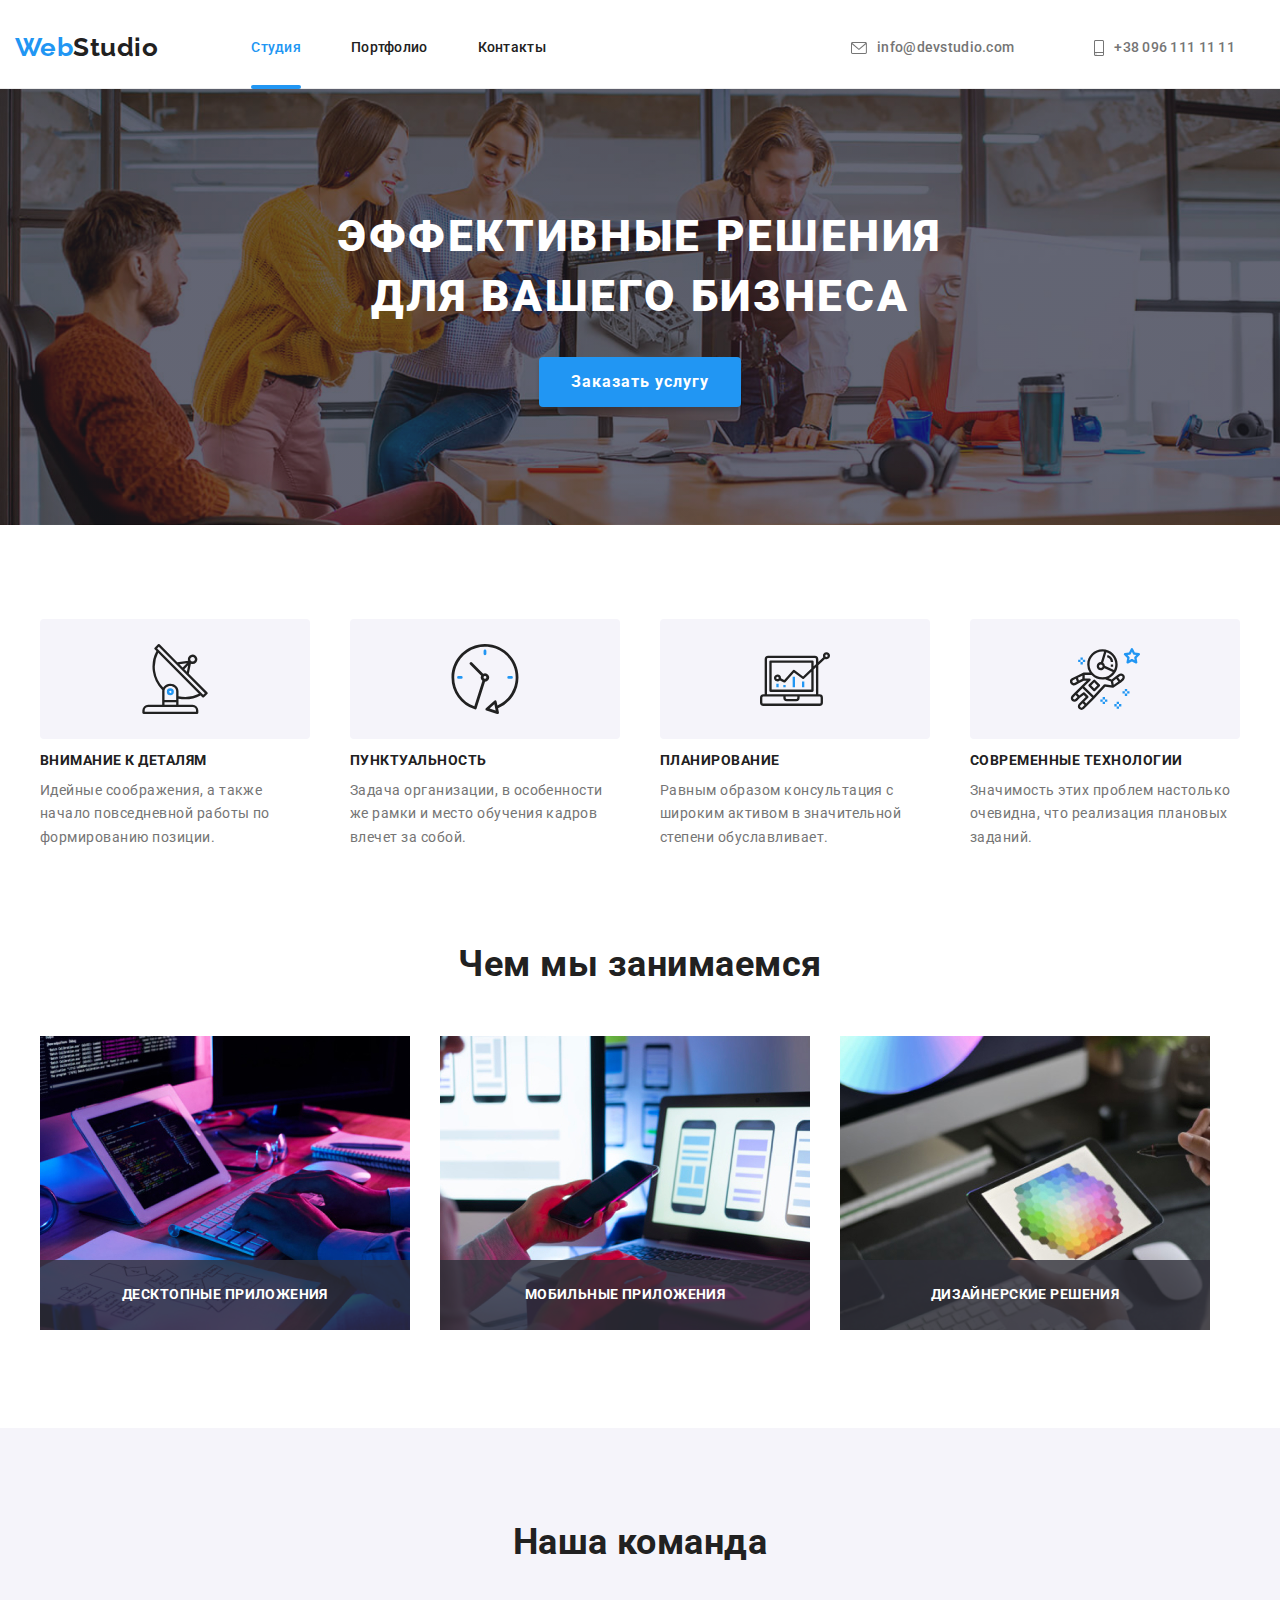
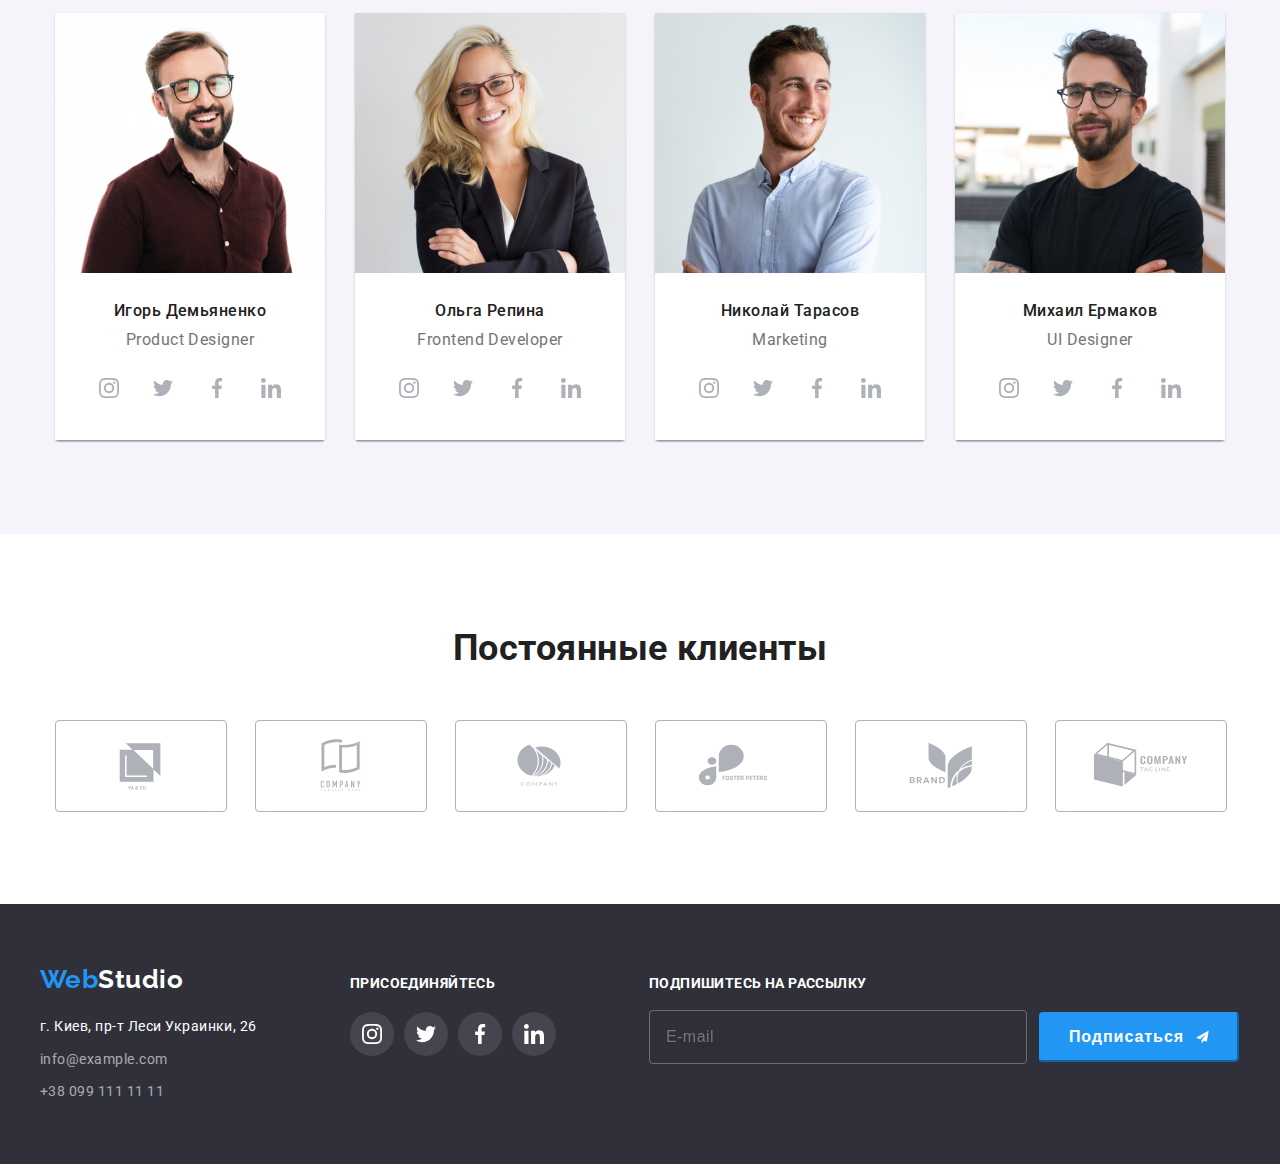
==== commit f1ffc7ce: "add" ====
--- a/index.html
+++ b/index.html
@@ -191,7 +191,7 @@
        
        
         <section class="team" id="team">
-            <div class="team__container">
+            <div class="container">
             <h2 class="team__title">Наша команда</h2>
             <ul class="team__list">
                 <li class="team__foto">
--- a/css/main.min.css
+++ b/css/main.min.css
@@ -1,2 +1,2 @@
-:root{--title-color: #212121;--special-title-color:#FFFFFF;--primary-text-color: #757575;--accent-color: #2196F3;--primary-bgc: #FFFFFF;--secondary-bgc: #F5F4FA;--hero-bgc: #2F303A}body{color:#2a2a2a;background-color:#fff;font-family:Roboto;letter-spacing:0.03em;margin-right:auto;margin-left:auto;overflow-x:hidden}body.modal-open{overflow:hidden}.container{padding-left:15px;padding-right:15px;margin-left:auto;margin-right:auto}@media screen and (min-width: 480px){.container{width:480px}}@media screen and (min-width: 768px){.container{width:768px}}@media screen and (min-width: 1200px){.container{width:1200px}}.ul,.ol,.h1,.h2,.h3,.h4{margin-top:0px;margin-bottom:0px;padding-left:0px}.about__list,.portfolio__list,.footer__footer-social-list,.clients__list,.social-list,.team__list,.footer,.footer-social,.footer__list,.header__site-nav-list,.header__auth-nav-list,.projects__menu-list,.projects__list,.mobile-menu__list,.mobile-menu__contact-list,.mobile-menu__social-list{list-style:none}.header{position:relative;border-bottom-width:1px;border-bottom-style:solid;border-bottom-color:#ececec}.header__container-header{display:-webkit-box;display:-ms-flexbox;display:flex;-webkit-box-pack:justify;-ms-flex-pack:justify;justify-content:space-between;-webkit-box-align:center;-ms-flex-align:center;align-items:center}@media screen and (max-width: 1199px){.header__logo{text-decoration:none;padding-top:24px;padding-bottom:25px;margin-right:93px}.header__logo-header{color:var(--accent-color);font-family:Raleway;font-style:normal;font-weight:bold;font-size:26px;line-height:1.19;text-decoration:none}.header__second-logo-header{font-family:Raleway;font-style:normal;font-weight:bold;font-size:26px;line-height:1.19;text-decoration:none;color:var(--title-color)}.header__mobile-menu-btn,.mobile-menu{display:none}.header__site-nav-list{display:-webkit-box;display:-ms-flexbox;display:flex;padding-left:0px}.header__site-nav-list li{margin-right:50px}.header__site-link{color:#212121;font-weight:500;font-size:14px;line-height:1.14;letter-spacing:0.02em;text-decoration:none;display:block;-webkit-transition:color 250ms cubic-bezier(0.4, 0, 0.2, 1);transition:color 250ms cubic-bezier(0.4, 0, 0.2, 1)}.header__site-link:hover,.header__site-link:focus{color:var(--accent-color);text-decoration:none}.header__site-nav-item-acent{position:relative}.header__site-nav-item-acent::after{content:"";display:block;width:100%;height:4px;border-radius:2px;background-color:var(--accent-color);position:absolute;top:45px}.header__site-link-acent{color:var(--accent-color);text-decoration:none;font-weight:500;font-size:14px;line-height:1.14;letter-spacing:0.02em;text-decoration:none;display:block}.header__contacts-header{color:#757575;font-weight:500;font-size:14px;line-height:1.14;letter-spacing:0.02em;margin:0;text-decoration:none;display:-webkit-box;display:-ms-flexbox;display:flex;-webkit-box-orient:horizontal;-webkit-box-direction:reverse;-ms-flex-direction:row-reverse;flex-direction:row-reverse;-webkit-box-pack:center;-ms-flex-pack:center;justify-content:center;-webkit-box-align:center;-ms-flex-align:center;align-items:center;-webkit-transition:color 250ms cubic-bezier(0.4, 0, 0.2, 1);transition:color 250ms cubic-bezier(0.4, 0, 0.2, 1)}.header__contacts-header:hover,.header__contacts-header:focus{color:#2196F3}.header__contacts-header:hover .header__phone,.header__contacts-header:focus .header__phone{fill:#2196F3}.header__contacts-header:hover .header__mail,.header__contacts-header:focus .header__mail{fill:#2196F3}.header__auth-nav-item{margin-bottom:10px}.header__auth-nav-item:last-child{margin-bottom:0px}.header__auth-nav-list{display:-webkit-box;display:-ms-flexbox;display:flex;-ms-flex-wrap:wrap;flex-wrap:wrap}.header__mail,.header__phone{margin-right:10px;fill:#757575}}@media screen and (max-width: 767px){.header{border-bottom:1px solid #ECECEC}.header__container-header{display:-webkit-box;display:-ms-flexbox;display:flex;-webkit-box-align:center;-ms-flex-align:center;align-items:center;text-decoration:none;margin-top:0px;margin-bottom:0px;margin-right:auto;margin-left:auto;padding-left:15px;padding-right:15px;min-width:480px}.header__logo{text-decoration:none;padding-top:24px;padding-bottom:25px;margin-right:93px}.header__logo-header{color:var(--accent-color);font-family:Raleway;font-style:normal;font-weight:bold;font-size:26px;line-height:1.19;text-decoration:none}.header__second-logo-header{font-family:Raleway;font-style:normal;font-weight:bold;font-size:26px;line-height:1.19;text-decoration:none;color:var(--title-color)}.header__site-nav-list{display:none}.header__auth-nav-list{display:none}.header__mobile-menu-btn{background-color:transparent;border:none;padding:0;line-height:0;cursor:pointer}.header__mobile-menu-btn .header__mobile-menu-icon:hover,.header__mobile-menu-btn .header__mobile-menu-icon:focus{fill:#2196F3}.mobile-menu{position:absolute;top:0;left:0;width:100%;height:100vh;overflow:auto;opacity:0;visibility:hidden;pointer-events:none;background-color:#fff;z-index:100}.mobile-menu.is-open{opacity:1;visibility:visible;pointer-events:auto}.mobile-menu__close-btn{position:absolute;background-color:#fff;top:0px;right:0px;z-index:200;border:none;padding:0;line-height:0}.mobile-menu__close-icon:focus,.mobile-menu__close-icon:hover{fill:#2196f3}.mobile-menu-container{position:relative;z-index:100}.mobile-menu__div{position:fixed;top:0;left:0;width:100%;height:100%;background-color:#fff;padding:48px 83px 48px 40px}.mobile-menu__contact-list{margin-top:auto;padding-left:0}.mobile-menu__item{margin-bottom:32px}.mobile-menu__link{font-weight:500;font-size:40px;line-height:1.18;text-align:center;letter-spacing:0.02em;color:#212121;text-decoration:none}.mobile-menu__link:hover,.mobile-menu__link:focus{color:#2196f3}.mobile-menu__contact-item{margin-bottom:32px}.mobile-menu__contact-item:last-child{margin-bottom:64px}.mobile-menu__tel-link{font-weight:500;font-size:34px;line-height:1.18;letter-spacing:0.02em;color:#2196f3;text-decoration:none}.mobile-menu__mail-link{font-weight:500;font-size:24px;line-height:1.17;letter-spacing:0.02em;color:#757575;text-decoration:none}.mobile-menu__social-list{display:-webkit-box;display:-ms-flexbox;display:flex;-webkit-box-orient:horizontal;-webkit-box-direction:normal;-ms-flex-direction:row;flex-direction:row;-webkit-box-pack:justify;-ms-flex-pack:justify;justify-content:space-between;padding-left:0;margin-top:0}.mobile-menu__social-link{font-weight:500;font-size:18px;line-height:1.22;letter-spacing:0.02em;color:#2196f3;text-decoration:none}.mobile-menu__social-item{padding-right:10px;margin-bottom:10px}.mobile-menu__social-item:last-child{margin-right:0px}.mobile-menu__list{padding-left:0px;margin-bottom:306px}}@media screen and (min-width: 1200px){.header__mobile-menu-btn,.mobile-menu{display:none}.header{border-bottom:1px solid #ECECEC}.header__container-header{display:-webkit-box;display:-ms-flexbox;display:flex;-webkit-box-align:center;-ms-flex-align:center;align-items:center;text-decoration:none;margin-top:0px;margin-bottom:0px;margin-right:auto;margin-left:auto;padding-left:15px;padding-right:15px;min-width:480px}.header__logo{text-decoration:none;padding-top:24px;padding-bottom:25px;margin-right:93px}.header__logo-header{color:var(--accent-color);font-family:Raleway;font-style:normal;font-weight:bold;font-size:26px;line-height:1.19;text-decoration:none}.header__second-logo-header{font-family:Raleway;font-style:normal;font-weight:bold;font-size:26px;line-height:1.19;text-decoration:none;color:var(--title-color)}.header__site-nav-list{display:-webkit-box;display:-ms-flexbox;display:flex;padding-left:0px}.header__site-nav-list li{margin-right:50px}.header__site-link{color:#212121;font-weight:500;font-size:14px;line-height:1.14;letter-spacing:0.02em;text-decoration:none;display:block;-webkit-transition:color 250ms cubic-bezier(0.4, 0, 0.2, 1);transition:color 250ms cubic-bezier(0.4, 0, 0.2, 1)}.header__site-link:hover,.header__site-link:focus{color:var(--accent-color);text-decoration:none}.header__site-nav-item-acent{position:relative}.header__site-nav-item-acent::after{content:"";display:block;width:100%;height:4px;border-radius:2px;background-color:var(--accent-color);position:absolute;top:45px}.header__site-link-acent{color:var(--accent-color);text-decoration:none;font-weight:500;font-size:14px;line-height:1.14;letter-spacing:0.02em;text-decoration:none;display:block}.header__contacts-header{color:#757575;font-weight:500;font-size:14px;line-height:1.14;letter-spacing:0.02em;margin:0;text-decoration:none;display:-webkit-box;display:-ms-flexbox;display:flex;-webkit-box-orient:horizontal;-webkit-box-direction:reverse;-ms-flex-direction:row-reverse;flex-direction:row-reverse;-webkit-box-pack:center;-ms-flex-pack:center;justify-content:center;-webkit-box-align:center;-ms-flex-align:center;align-items:center;-webkit-transition:color 250ms cubic-bezier(0.4, 0, 0.2, 1);transition:color 250ms cubic-bezier(0.4, 0, 0.2, 1)}.header__contacts-header:hover,.header__contacts-header:focus{color:#2196F3}.header__contacts-header:hover .header__phone,.header__contacts-header:focus .header__phone{fill:#2196F3}.header__contacts-header:hover .header__mail,.header__contacts-header:focus .header__mail{fill:#2196F3}.header__contacts-header{margin:0;text-decoration:none;display:-webkit-box;display:-ms-flexbox;display:flex;-webkit-box-orient:horizontal;-webkit-box-direction:reverse;-ms-flex-direction:row-reverse;flex-direction:row-reverse;-webkit-box-pack:center;-ms-flex-pack:center;justify-content:center;-webkit-box-align:center;-ms-flex-align:center;align-items:center;-webkit-transition:color 250ms cubic-bezier(0.4, 0, 0.2, 1);transition:color 250ms cubic-bezier(0.4, 0, 0.2, 1)}.header__contacts-header:hover,.header__contacts-header:focus{color:#2196F3}.header__contacts-header:hover .header__phone,.header__contacts-header:focus .header__phone{fill:#2196F3}.header__contacts-header:hover .header__mail,.header__contacts-header:focus .header__mail{fill:#2196F3}.header__auth-nav-list{display:-webkit-box;display:-ms-flexbox;display:flex;margin-left:auto}.header__auth-nav-list .header__auth-nav-item+.header__auth-nav-item{margin-left:50px}.header__mail,.header__phone{margin-right:10px;fill:#757575}.header__auth-nav-item{margin-right:30px}}@media screen and (max-width: 767px){.hero{background-color:#C4C4C4;padding-top:118px;padding-bottom:118px;background-image:-webkit-gradient(linear, left top, left bottom, from(rgba(47,48,58,0.4)), to(rgba(47,48,58,0.4))),url(../img/hero.jpg);background-image:linear-gradient(rgba(47,48,58,0.4), rgba(47,48,58,0.4)),url(../img/hero.jpg);background-size:cover;background-position:center;margin-left:auto;margin-right:auto;min-width:480px;background-repeat:no-repeat}.hero__title{color:var(--special-title-color);font-style:normal;font-weight:900;font-size:44px;line-height:1.36;letter-spacing:0.06em;text-transform:uppercase;text-align:center;margin-top:0px;margin-bottom:30px}.hero__button{color:var(--special-title-color);background-color:var(--accent-color);font-family:Roboto;font-style:normal;font-weight:bold;font-size:16px;line-height:1.87;letter-spacing:0.06em;background:#2196F3;margin:auto;height:50px;padding:10px 32px 10px 32px;display:block;margin:auto;-webkit-box-shadow:0px 4px 4px rgba(0,0,0,0.15);box-shadow:0px 4px 4px rgba(0,0,0,0.15);border:#2196F3;border-radius:4px}}@media screen and (min-width: 768px){.hero{background-color:#C4C4C4;padding-top:118px;padding-bottom:118px;background-image:-webkit-gradient(linear, left top, left bottom, from(rgba(47,48,58,0.4)), to(rgba(47,48,58,0.4))),url(../img/hero.jpg);background-image:linear-gradient(rgba(47,48,58,0.4), rgba(47,48,58,0.4)),url(../img/hero.jpg);background-size:cover;margin-left:auto;margin-right:auto;max-width:1600px;background-repeat:no-repeat}.hero__title{color:var(--special-title-color);font-style:normal;font-weight:900;font-size:44px;line-height:1.36;letter-spacing:0.06em;text-transform:uppercase;text-align:center;margin-top:0px;margin-bottom:30px}.hero__button{color:var(--special-title-color);background-color:var(--accent-color);font-family:Roboto;font-style:normal;font-weight:bold;font-size:16px;line-height:1.87;letter-spacing:0.06em;background:#2196F3;margin:auto;height:50px;padding:10px 32px 10px 32px;display:block;margin:auto;-webkit-box-shadow:0px 4px 4px rgba(0,0,0,0.15);box-shadow:0px 4px 4px rgba(0,0,0,0.15);border:#2196F3;border-radius:4px}}@media screen and (min-width: 1200){.hero{background-color:#C4C4C4;padding-top:200px;padding-bottom:200px;background-image:-webkit-gradient(linear, left top, left bottom, from(rgba(47,48,58,0.4)), to(rgba(47,48,58,0.4))),url(../img/hero.jpg);background-image:linear-gradient(rgba(47,48,58,0.4), rgba(47,48,58,0.4)),url(../img/hero.jpg);margin-left:auto;margin-right:auto;max-width:1600px;background-repeat:no-repeat}.hero__title{color:var(--special-title-color);font-style:normal;font-weight:900;font-size:44px;line-height:1.36;letter-spacing:0.06em;text-transform:uppercase;text-align:center;margin-top:0px;margin-bottom:30px}.hero__button{color:var(--special-title-color);background-color:var(--accent-color);font-family:Roboto;font-style:normal;font-weight:bold;font-size:16px;line-height:1.87;letter-spacing:0.06em;background:#2196F3;margin:auto;height:50px;padding:10px 32px 10px 32px;display:block;margin:auto;-webkit-box-shadow:0px 4px 4px rgba(0,0,0,0.15);box-shadow:0px 4px 4px rgba(0,0,0,0.15);border:#2196F3;border-radius:4px}}.about__list,.portfolio,.header{background-color:var(--primary-bgc);margin:0;padding-left:0px}.about__image{background:#F5F4FA;border-radius:4px;display:-webkit-box;display:-ms-flexbox;display:flex;-webkit-box-align:center;-ms-flex-align:center;align-items:center;-webkit-box-pack:center;-ms-flex-pack:center;justify-content:center;height:120px}.about__icon{background:#F5F4FA;border-radius:4px}.about__title{color:var(--title-color);font-weight:bold;font-size:14px;line-height:1.14;text-transform:uppercase;margin-bottom:0px}.about__text{color:var(--primary-text-color);font-weight:normal;font-size:14px;line-height:1.7;margin-top:10px;margin-bottom:0px}@media screen and (max-width: 767px){.section-about{padding-top:60px;padding-bottom:60px}.about__list{display:block}.about__title{text-align:center;margin-top:30px}.about__item{width:450px}.about__text{margin-top:10px}}@media screen and (min-width: 768px){.section-about{padding-top:60px;padding-bottom:60px}.about__list{display:-webkit-box;display:-ms-flexbox;display:flex;-ms-flex-wrap:wrap;flex-wrap:wrap}.about__item{width:354px;margin-right:30px}.about__item:nth-child(2n){margin-right:0px}}@media screen and (min-width: 1200px){.section-about{padding-top:94px;padding-bottom:94px}.about__list{display:-webkit-box;display:-ms-flexbox;display:flex;-webkit-box-align:center;-ms-flex-align:center;align-items:center;-webkit-box-pack:justify;-ms-flex-pack:justify;justify-content:space-between;margin:0}.about__item{width:270px;margin:0px}}.portfolio{padding-bottom:94px}.portfolio__title{color:var(--title-color);font-weight:bold;font-size:36px;line-height:1.16;text-align:center;margin-top:0px;margin-bottom:0px}.portfolio__list{padding-left:0px;margin-top:50px;margin-bottom:0px;display:-webkit-box;display:-ms-flexbox;display:flex}.portfolio__image{margin-right:30px;position:relative}.portfolio__over-thumb{position:absolute;width:370px;height:70px;background-color:rgba(47,48,58,0.8);display:-webkit-box;display:-ms-flexbox;display:flex;-webkit-box-align:center;-ms-flex-align:center;align-items:center;-webkit-box-pack:center;-ms-flex-pack:center;justify-content:center;left:0;top:224px}.portfolio__text{font-family:'Roboto';font-style:normal;font-weight:700;font-size:14px;line-height:1.14;text-align:center;letter-spacing:0.03em;text-transform:uppercase;margin:0;color:var(--special-title-color)}@media screen and (max-width: 1199px){.portfolio{display:none}}.team{background-color:var(--secondary-bgc)}.team__list{padding-left:0px;margin-bottom:0px}.team__foto{-webkit-box-shadow:0px 1px 3px rgba(0,0,0,0.12),0px 1px 1px rgba(0,0,0,0.14),0px 2px 1px rgba(0,0,0,0.2);box-shadow:0px 1px 3px rgba(0,0,0,0.12),0px 1px 1px rgba(0,0,0,0.14),0px 2px 1px rgba(0,0,0,0.2);border-radius:0px 0px 4px 4px;margin-bottom:0px}.team__title{color:var(--title-color);font-weight:700px;line-height:1.16;text-align:center;margin-top:0px;margin-bottom:0px}.team__div{padding-top:30px;background-color:var(--primary-bgc);margin-top:-5px}.team__name{color:var(--title-color);font-weight:500;font-size:16px;line-height:1.18;text-align:center;margin-top:0px;margin-bottom:0px;background-color:var(--primary-bgc)}.team__profession{color:var(--primary-text-color);font-weight:normal;font-size:16px;line-height:1.18;text-align:center;background-color:var(--primary-bgc);margin-top:10px;margin-bottom:0px}@media screen and (max-width: 767px){.team{padding-bottom:60px;padding-top:60px}.team__list{padding-left:0px;margin:30px 15px 0px 15px;display:block}.team__container{width:450px;margin-left:auto;margin-right:auto}.team__foto{width:100%;margin-top:30px}.team__img{width:100%;height:100%}.team__title{font-size:28px}.team__div{padding-bottom:24px}}@media screen and (min-width: 1200px){.team{padding-bottom:94px;padding-top:94px}.team__list{padding-left:0px;margin-bottom:0px;margin-top:50px;display:-webkit-box;display:-ms-flexbox;display:flex;-webkit-box-align:center;-ms-flex-align:center;align-items:center;-webkit-box-pack:center;-ms-flex-pack:center;justify-content:center}.team__foto{margin-right:30px}.team__foto:last-child{margin-right:0px}.team__title{font-size:36px}.team__div{padding-bottom:30px}.team__container{width:270px;margin-left:auto;margin-right:auto}.team__img{width:270px;height:260px}}@media screen and (min-width: 768px) and (max-width: 1199px){.team{padding-bottom:60px;padding-top:60px}.team__list{padding-left:0px;margin-bottom:0px;margin-top:0px;display:-webkit-box;display:-ms-flexbox;display:flex;-ms-flex-wrap:wrap;flex-wrap:wrap;-webkit-box-pack:center;-ms-flex-pack:center;justify-content:center;gap:30px}.team__img{width:354px}.team__title{font-size:28px;margin-bottom:30px}.team__div{padding-bottom:24px}}.social-list{display:-webkit-box;display:-ms-flexbox;display:flex;-webkit-box-pack:center;-ms-flex-pack:center;justify-content:center;margin-top:16px;padding-left:0px}.social-list-item{margin-right:10px}.social-list-item:nth-child(4n){margin-right:0px}.social-list-link{display:-webkit-box;display:-ms-flexbox;display:flex;-webkit-box-pack:center;-ms-flex-pack:center;justify-content:center;-webkit-box-align:center;-ms-flex-align:center;align-items:center;width:44px;height:44px;border-radius:50%;-webkit-transition:background-color 250ms cubic-bezier(0.4, 0, 0.2, 1);transition:background-color 250ms cubic-bezier(0.4, 0, 0.2, 1)}.social-list-link:hover,.social-list-link:focus{background-color:var(--accent-color)}.social-list-link:hover .social-list-icon,.social-list-link:focus .social-list-icon{fill:var(--primary-bgc)}.social-list-icon{fill:#AFB1B8;-webkit-transition:fill 250ms cubic-bezier(0.4, 0, 0.2, 1);transition:fill 250ms cubic-bezier(0.4, 0, 0.2, 1)}.social-list-icon:hover,.social-list-icon:focus{fill:var(--primary-bgc)}.clients__title{color:var(--title-color);line-height:1.16;text-align:center;margin-top:0px;margin-bottom:0px}.clients__link{fill:#AFB1B8;display:-webkit-box;display:-ms-flexbox;display:flex;-webkit-box-align:center;-ms-flex-align:center;align-items:center;-webkit-box-pack:center;-ms-flex-pack:center;justify-content:center;width:100%;height:100%;border:1px solid #AFB1B8;border-radius:4px;-webkit-transition:fill 250ms cubic-bezier(0.4, 0, 0.2, 1),border 250ms cubic-bezier(0.4, 0, 0.2, 1);transition:fill 250ms cubic-bezier(0.4, 0, 0.2, 1),border 250ms cubic-bezier(0.4, 0, 0.2, 1)}.clients__link:hover,.clients__link:focus{fill:var(--accent-color);border:1px solid #2196F3;border-radius:4px;display:-webkit-box;display:-ms-flexbox;display:flex;-webkit-box-align:center;-ms-flex-align:center;align-items:center;-webkit-box-pack:center;-ms-flex-pack:center;justify-content:center}@media screen and (max-width: 767px){.clients{padding-top:60px;padding-bottom:60px}.clients__title{font-weight:700;font-size:28px}.clients__list{display:-webkit-box;display:-ms-flexbox;display:flex;-ms-flex-wrap:wrap;flex-wrap:wrap;padding:0px;gap:30px}.clients__item{width:210px;height:92px}.clients__link{width:100%;height:100%}}@media screen and (min-width: 768px){.clients{padding-top:60px;padding-bottom:60px}.clients__list{display:-webkit-box;display:-ms-flexbox;display:flex;-ms-flex-wrap:wrap;flex-wrap:wrap;padding:0px;gap:30px}.clients__item{width:226px;height:92px}.clients__link{width:100%;height:100%}}@media screen and (min-width: 1200px){.clients{padding-top:94px;padding-bottom:94px}.clients__list{display:-webkit-box;display:-ms-flexbox;display:flex;-webkit-box-pack:center;-ms-flex-pack:center;justify-content:center;padding-left:0px;margin:0px}.clients__title{font-weight:bold;font-size:36px;margin-bottom:50px}.clients__item{width:170px;height:90px}}@media screen and (max-width: 479.98px){.clients__list{display:-ms-grid;display:grid;-ms-grid-columns:1fr 1fr;grid-template-columns:1fr 1fr;grid-gap:30px;-webkit-box-pack:center;-ms-flex-pack:center;justify-content:center}.clients__item{width:100%}}.footer{background-color:var(--hero-bgc);padding-top:60px;padding-bottom:60px}.footer__list{padding-left:0px;margin-bottom:0px}.footer__logo-footer{display:block;margin-bottom:20px;text-decoration:none}.footer__first-logo-footer{color:var(--accent-color);font-family:Raleway;font-style:normal;font-weight:bold;font-size:26px;line-height:1.19;text-decoration:none}.footer__second-logo-footer{color:#FFFFFF;font-family:Raleway;font-style:normal;font-weight:bold;font-size:26px;line-height:1.19;text-decoration:none}.footer__footer-adress_link{color:#FFFFFF;font-style:normal;font-weight:normal;font-size:14px;line-height:1.7;text-decoration:none}.footer__footer-contacts-link{color:rgba(255,255,255,0.6);font-style:normal;font-weight:normal;font-size:14px;line-height:1.7;text-decoration:none}.footer__title{font-style:normal;font-weight:700;font-size:14px;line-height:1.14;letter-spacing:0.03em;text-transform:uppercase;color:var(--special-title-color);margin-top:0px;margin-bottom:20px}.footer__footer-social-link{width:100%;height:100%;display:-webkit-box;display:-ms-flexbox;display:flex;-webkit-box-align:center;-ms-flex-align:center;align-items:center;-webkit-box-pack:center;-ms-flex-pack:center;justify-content:center;-webkit-transition:background-color 250ms cubic-bezier(0.4, 0, 0.2, 1);transition:background-color 250ms cubic-bezier(0.4, 0, 0.2, 1);border-radius:50%}.footer__footer-social-link:hover,.footer__footer-social-link:focus{background-color:var(--accent-color)}.footer__footer-social-item{background-color:rgba(255,255,255,0.1);width:44px;height:44px;border-radius:50%;margin-right:10px}.footer__footer-social-item:last-child{margin-right:0px}.footer__form-input{height:50px;background-color:transparent;color:rgba(255,255,255,0.6);font-weight:400;font-size:16px;line-height:1.25;letter-spacing:0.03em;padding-left:16px;border:transparent;outline:none;border:1px solid rgba(255,255,255,0.3);-webkit-filter:drop-shadow(0px 4px 4px rgba(0,0,0,0.15));filter:drop-shadow(0px 4px 4px rgba(0,0,0,0.15));border-radius:4px}.footer__telegram-btn{width:200px;height:50px;display:-webkit-box;display:-ms-flexbox;display:flex;-webkit-box-pack:center;-ms-flex-pack:center;justify-content:center;-webkit-box-align:center;-ms-flex-align:center;align-items:center;background-color:var(--accent-color);border-radius:4px;border-color:var(--accent-color);margin:0;padding:10px 28px;font-weight:700;font-size:16px;line-height:1.875;letter-spacing:0.06em;color:var(--special-title-color)}.footer__telegram-icon{fill:var(--special-title-color);margin-left:12px}@media screen and (max-width: 1199px){.footer-container{display:-webkit-box;display:-ms-flexbox;display:flex;-webkit-box-pack:center;-ms-flex-pack:center;justify-content:center;-ms-flex-wrap:wrap;flex-wrap:wrap;-webkit-box-align:baseline;-ms-flex-align:baseline;align-items:baseline}.footer__email-div{text-align:center}.footer__footer-social-div{text-align:center}.footer__logo-footer{text-align:center}.footer__footer-adress{display:block}.footer__list{text-align:center}.footer__footer-adress{margin-right:165px;margin-bottom:60px}.footer__footer-social-list{display:-webkit-box;display:-ms-flexbox;display:flex;-webkit-box-pack:center;-ms-flex-pack:center;justify-content:center;padding:0px}.footer__form-input{width:450px;margin-left:auto;margin-right:auto}.footer__telegram-btn{margin-top:30px}.footer__email-form{display:-webkit-box;display:-ms-flexbox;display:flex;-webkit-box-orient:vertical;-webkit-box-direction:normal;-ms-flex-direction:column;flex-direction:column;-webkit-box-align:center;-ms-flex-align:center;align-items:center}}@media screen and (max-width: 767px){.footer__logo-footer{text-align:center}.footer__footer-adress{display:block;margin-right:0px}.footer__list{text-align:center;margin-bottom:60px}.footer__title{text-align:center}.footer__footer-social-div{display:block;margin-left:auto;margin-right:auto}.footer__item{margin-top:8px}.footer__item:first-child{margin-top:0px}.footer__footer-social-list{display:-webkit-box;display:-ms-flexbox;display:flex;-webkit-box-pack:center;-ms-flex-pack:center;justify-content:center;padding:0px;margin-bottom:60px}.footer__form-input{width:450px;margin-left:auto;margin-right:auto}.footer__telegram-btn{margin-top:30px}.footer__email-form{display:-webkit-box;display:-ms-flexbox;display:flex;-webkit-box-orient:vertical;-webkit-box-direction:normal;-ms-flex-direction:column;flex-direction:column;-webkit-box-align:center;-ms-flex-align:center;align-items:center}}@media screen and (min-width: 1200px){.footer-container{display:-webkit-box;display:-ms-flexbox;display:flex;-webkit-box-align:baseline;-ms-flex-align:baseline;align-items:baseline}.footer__footer-adress{margin-right:93px;margin-bottom:0px}.footer__footer-social-div{margin-right:93px;margin-bottom:0px}.footer__email-form{margin:0;width:358px;height:50px;background:var(--hero-bgc);display:-webkit-box;display:-ms-flexbox;display:flex;-webkit-box-align:center;-ms-flex-align:center;align-items:center}.footer__item{margin-top:9px}.footer__item:first-child{margin-top:0px}.footer__footer-social-list{display:-webkit-box;display:-ms-flexbox;display:flex;-webkit-box-pack:center;-ms-flex-pack:center;justify-content:center;-webkit-box-align:center;-ms-flex-align:center;align-items:center;padding-left:0px;margin:0px}.footer__form-field{margin-right:12px}.footer__form-input{width:358px}.footer__telegram-btn{margin-top:0px}}.projects__menu-list,.projects__list,.projects__filter{margin-top:0px;margin-bottom:0px}.projects__btn{color:var(--title-color);background-color:var(--secondary-bgc);font-style:normal;font-weight:500;font-size:16px;line-height:1.6;text-align:center;display:-webkit-box;display:-ms-flexbox;display:flex;-webkit-box-align:center;-ms-flex-align:center;align-items:center;text-align:center;border-radius:4px;font-family:'Roboto';border-radius:4px;border:4px solid transparent;height:38px;min-width:73px;padding:0px;padding:6px 22px 6px 22px;-webkit-transition:background-color 250ms cubic-bezier(0.4, 0, 0.2, 1),color 250ms cubic-bezier(0.4, 0, 0.2, 1),-webkit-box-shadow 250ms cubic-bezier(0.4, 0, 0.2, 1);transition:background-color 250ms cubic-bezier(0.4, 0, 0.2, 1),color 250ms cubic-bezier(0.4, 0, 0.2, 1),-webkit-box-shadow 250ms cubic-bezier(0.4, 0, 0.2, 1);transition:background-color 250ms cubic-bezier(0.4, 0, 0.2, 1),color 250ms cubic-bezier(0.4, 0, 0.2, 1),box-shadow 250ms cubic-bezier(0.4, 0, 0.2, 1);transition:background-color 250ms cubic-bezier(0.4, 0, 0.2, 1),color 250ms cubic-bezier(0.4, 0, 0.2, 1),box-shadow 250ms cubic-bezier(0.4, 0, 0.2, 1),-webkit-box-shadow 250ms cubic-bezier(0.4, 0, 0.2, 1)}.projects__btn:hover,.projects__btn:focus{color:var(--special-title-color);background-color:var(--accent-color);-webkit-box-shadow:0px 4px 4px rgba(0,0,0,0.15);box-shadow:0px 4px 4px rgba(0,0,0,0.15)}@media screen and (max-width: 767px){.projects__menu-list{display:-webkit-box;display:-ms-flexbox;display:flex;-ms-flex-wrap:wrap;flex-wrap:wrap;-webkit-box-pack:start;-ms-flex-pack:start;justify-content:flex-start;margin-bottom:40px;gap:8px;padding:0px}.projects__btn{margin-right:0px}}@media screen and (min-width: 768px){.projects__menu-list{display:-webkit-box;display:-ms-flexbox;display:flex;-webkit-box-pack:center;-ms-flex-pack:center;justify-content:center;margin-bottom:30px}.projects__btn{margin-right:8px}}@media screen and (min-width: 1200px){.projects__menu-list{margin-bottom:50px}}.projects__div-projects{border:1px solid #EEEEEE;-webkit-box-sizing:border-box;box-sizing:border-box;padding-left:24px;padding-bottom:20px;padding-top:20px;margin-top:-20px}.projects__title{color:var(--title-color);font-weight:bold;font-size:18px;letter-spacing:0.06em;margin-top:0px;padding-bottom:0px;margin-bottom:0px;line-height:2;text-decoration:none}.projects__filter{color:var(--primary-text-color);font-weight:normal;font-size:16px;margin-top:4px;line-height:1.87;text-decoration:none}.projects__link{display:block;text-decoration:none;-webkit-transition:-webkit-box-shadow 250ms cubic-bezier(0.4, 0, 0.2, 1);transition:-webkit-box-shadow 250ms cubic-bezier(0.4, 0, 0.2, 1);transition:box-shadow 250ms cubic-bezier(0.4, 0, 0.2, 1);transition:box-shadow 250ms cubic-bezier(0.4, 0, 0.2, 1), -webkit-box-shadow 250ms cubic-bezier(0.4, 0, 0.2, 1);width:100%}.projects__link:hover,.projects__link:focus{-webkit-box-shadow:0px 1px 1px rgba(0,0,0,0.12),0px 4px 4px rgba(0,0,0,0.06),1px 4px 6px rgba(0,0,0,0.16);box-shadow:0px 1px 1px rgba(0,0,0,0.12),0px 4px 4px rgba(0,0,0,0.06),1px 4px 6px rgba(0,0,0,0.16)}.projects__link:hover .profects__overlay,.projects__link:focus .profects__overlay{-webkit-transform:translateY(0%);transform:translateY(0%)}.projects__div-text-wrapper{position:relative;overflow:hidden}.profects__overlay{width:100%;height:100%;position:absolute;background:rgba(33,150,243,0.9);font-style:normal;font-weight:400;font-size:18px;line-height:1.55;letter-spacing:0.03em;color:var(--special-title-color);top:0;left:0;margin:0;padding:63px 24px;overflow:auto;-webkit-transform:translateY(100%);transform:translateY(100%);-webkit-transition:-webkit-transform 250ms cubic-bezier(0.4, 0, 0.2, 1);transition:-webkit-transform 250ms cubic-bezier(0.4, 0, 0.2, 1);transition:transform 250ms cubic-bezier(0.4, 0, 0.2, 1);transition:transform 250ms cubic-bezier(0.4, 0, 0.2, 1), -webkit-transform 250ms cubic-bezier(0.4, 0, 0.2, 1)}@media screen and (max-width: 1999px){.projects{padding-bottom:60px;padding-top:60px}.projects__list{padding-left:0px;padding-bottom:0px;display:-webkit-box;display:-ms-flexbox;display:flex;-ms-flex-wrap:wrap;flex-wrap:wrap;gap:30px}.projects__img{width:354px}}@media screen and (max-width: 767px){.projects{padding-bottom:60px;padding-top:60px}.projects__list{padding-left:0px;padding-bottom:0px;display:block}.projects__img{width:100%}.projects__link{-o-object-fit:cover;object-fit:cover;-o-object-position:50% 50%;object-position:50% 50%}.projects__item{margin-bottom:30px}.projects__item:last-child{margin-bottom:0px}}@media screen and (min-width: 1200px){.projects{padding-bottom:94px;padding-top:94px}.projects__list{padding-left:0px;padding-bottom:0px;display:-webkit-box;display:-ms-flexbox;display:flex;-ms-flex-wrap:wrap;flex-wrap:wrap;gap:0px}.projects__img{width:370px}.projects__item{margin-right:30px;margin-bottom:30px;display:block}.projects__item:nth-child(3n){margin-right:0px}}.backdrop{position:fixed;top:0;left:0;width:100%;height:100%;background-color:rgba(0,0,0,0.2);-webkit-transition:opacity 250ms cubic-bezier(0.4, 0, 0.2, 1),visibility 250ms cubic-bezier(0.4, 0, 0.2, 1);transition:opacity 250ms cubic-bezier(0.4, 0, 0.2, 1),visibility 250ms cubic-bezier(0.4, 0, 0.2, 1)}.backdrop.is-hidden{opacity:0;visibility:hidden;pointer-events:none}.backdrop__modal{width:528px;height:581px;background-color:var(--primary-bgc);position:absolute;top:50%;left:50%;-webkit-transform:translate(-50%, -50%);transform:translate(-50%, -50%);padding:40px}.backdrop__modal-close{width:30px;height:30px;background:#FFFFFF;border:1px solid rgba(0,0,0,0.1);border-radius:50%;position:absolute;right:8px;top:8px;padding:0;display:-webkit-box;display:-ms-flexbox;display:flex;-webkit-box-pack:center;-ms-flex-pack:center;justify-content:center;-webkit-box-align:center;-ms-flex-align:center;align-items:center;cursor:pointer}.backdrop__close-icon{width:12px;height:12px}.backdrop__close-icon:focus,.backdrop__close-icon:hover{fill:var(--accent-color)}.backdrop__hero-form-title{font-weight:700;font-size:20px;line-height:1.15;text-align:center;letter-spacing:0.03em;color:var(--title-color);margin:0}.backdrop__hero-form-label{font-weight:400;font-size:12px;line-height:1.16;letter-spacing:0.01em;color:var(--primary-text-color)}.backdrop__hero-form-div{margin-top:4px;position:relative;display:block}.backdrop__hero-form-field{display:block}.backdrop__hero-form-input{display:block;width:100%;height:40px;border:1px solid rgba(33,33,33,0.2);border-radius:4px;margin-bottom:10px;padding-left:42px;-webkit-transition:border 250ms cubic-bezier(0.4, 0, 0.2, 1);transition:border 250ms cubic-bezier(0.4, 0, 0.2, 1);outline:none}.backdrop__hero-form-input:focus{border:1px solid #2196F3}.backdrop__hero-form-input:focus+.backdrop__hero-form-icon{fill:var(--accent-color)}.backdrop__hero-form-icon{width:12px;height:12px;position:absolute;display:block;top:50%;left:12px;-webkit-transform:translateY(-50%);transform:translateY(-50%);-webkit-transition:fill 250ms cubic-bezier(0.4, 0, 0.2, 1);transition:fill 250ms cubic-bezier(0.4, 0, 0.2, 1)}.backdrop__hero-form-message{display:block;width:100%;height:120px;border:1px solid rgba(33,33,33,0.2);border-radius:4px;margin-top:4px;padding:12px 16px;outline:none;-webkit-transition:border 250ms cubic-bezier(0.4, 0, 0.2, 1);transition:border 250ms cubic-bezier(0.4, 0, 0.2, 1);resize:none}.backdrop__hero-form-message:focus{border:1px solid #2196F3}.backdrop__hero-form-checkbox{margin-top:20px}.backdrop__hero-form-input-checkbox{margin-left:12px;border-radius:2px;background-color:var(--accent-color)}.backdrop__hero-form-input-checkbox:checked+.backdrop__hero-form-field-checkbox::before{background-color:var(--accent-color);background-image:url(../img/checkbox.svg);background-repeat:no-repeat;border-color:#2196F3;border-radius:2px}.backdrop__hero-form-input-checkbox:focus+.backdrop__hero-form-field-checkbox::before{outline:none;border-color:#2196F3}.backdrop__hero-form-field-checkbox{font-weight:400;font-size:12px;line-height:1.16;letter-spacing:0.01em;color:var(--primary-text-color);display:-webkit-box;display:-ms-flexbox;display:flex;-webkit-box-align:center;-ms-flex-align:center;align-items:center}.backdrop__hero-form-field-checkbox::before{content:'';display:inline-block;width:16px;height:15px;border:1px solid #212121;border-radius:2px;cursor:pointer;margin-right:10px}.visually-hiden{position:absolute;width:1px;height:1px;margin:-1px;border:0;padding:0;white-space:nowrap;-webkit-clip-path:inset(100%);clip-path:inset(100%);clip:rect(0 0 0 0);overflow:hidden}.backdrop__hero-form-btn{color:var(--special-title-color);background-color:var(--accent-color);font-family:Roboto;font-style:normal;font-weight:bold;font-size:16px;line-height:1.87;letter-spacing:0.06em;background:#2196F3;margin:auto;margin-top:30px;padding:10px 55px;display:block;-webkit-box-shadow:0px 4px 4px rgba(0,0,0,0.15);box-shadow:0px 4px 4px rgba(0,0,0,0.15);border:#2196F3;border-radius:4px;width:200px;height:50px}.backdrop__policy-checkbox-title{color:var(--accent-color)}@media screen and (max-width: 1199px){.backdrop__modal{width:450px}}@media screen and (min-width: 0) and (max-width: 479px){.backdrop__modal{width:90%}}
+:root{--title-color: #212121;--special-title-color:#FFFFFF;--primary-text-color: #757575;--accent-color: #2196F3;--primary-bgc: #FFFFFF;--secondary-bgc: #F5F4FA;--hero-bgc: #2F303A}body{color:#2a2a2a;background-color:#fff;font-family:Roboto;letter-spacing:0.03em;margin-right:auto;margin-left:auto;overflow-x:hidden}body.modal-open{overflow:hidden}.container{padding-left:15px;padding-right:15px;margin-left:auto;margin-right:auto}@media screen and (max-width: 767px){.container{width:480px}}@media screen and (min-width: 768px){.container{width:768px}}@media screen and (min-width: 1200px){.container{width:1200px}}.ul,.ol,.h1,.h2,.h3,.h4{margin-top:0px;margin-bottom:0px;padding-left:0px}.about__list,.portfolio__list,.footer__footer-social-list,.clients__list,.social-list,.team__list,.footer,.footer-social,.footer__list,.header__site-nav-list,.header__auth-nav-list,.projects__menu-list,.projects__list,.mobile-menu__list,.mobile-menu__contact-list,.mobile-menu__social-list{list-style:none}.header{position:relative;border-bottom-width:1px;border-bottom-style:solid;border-bottom-color:#ececec}.header__container-header{display:-webkit-box;display:-ms-flexbox;display:flex;-webkit-box-pack:justify;-ms-flex-pack:justify;justify-content:space-between;-webkit-box-align:center;-ms-flex-align:center;align-items:center}@media screen and (min-width: 768px) and (max-width: 1199px){.header__logo{text-decoration:none;padding-top:24px;padding-bottom:25px;margin-right:93px}.header__logo-header{color:var(--accent-color);font-family:Raleway;font-style:normal;font-weight:bold;font-size:26px;line-height:1.19;text-decoration:none}.header__second-logo-header{font-family:Raleway;font-style:normal;font-weight:bold;font-size:26px;line-height:1.19;text-decoration:none;color:var(--title-color)}.header__mobile-menu-btn,.mobile-menu{display:none}.header__site-nav-list{display:-webkit-box;display:-ms-flexbox;display:flex;padding-left:0px}.header__site-nav-list li{margin-right:50px}.header__site-link{color:#212121;font-weight:500;font-size:14px;line-height:1.14;letter-spacing:0.02em;text-decoration:none;display:block;-webkit-transition:color 250ms cubic-bezier(0.4, 0, 0.2, 1);transition:color 250ms cubic-bezier(0.4, 0, 0.2, 1)}.header__site-link:hover,.header__site-link:focus{color:var(--accent-color);text-decoration:none}.header__site-nav-item-acent{position:relative}.header__site-nav-item-acent::after{content:"";display:block;width:100%;height:4px;border-radius:2px;background-color:var(--accent-color);position:absolute;top:45px}.header__site-link-acent{color:var(--accent-color);text-decoration:none;font-weight:500;font-size:14px;line-height:1.14;letter-spacing:0.02em;text-decoration:none;display:block}.header__contacts-header{color:#757575;font-weight:500;font-size:14px;line-height:1.14;letter-spacing:0.02em;margin:0;text-decoration:none;display:-webkit-box;display:-ms-flexbox;display:flex;-webkit-box-orient:horizontal;-webkit-box-direction:reverse;-ms-flex-direction:row-reverse;flex-direction:row-reverse;-webkit-box-pack:center;-ms-flex-pack:center;justify-content:center;-webkit-box-align:center;-ms-flex-align:center;align-items:center;-webkit-transition:color 250ms cubic-bezier(0.4, 0, 0.2, 1);transition:color 250ms cubic-bezier(0.4, 0, 0.2, 1)}.header__contacts-header:hover,.header__contacts-header:focus{color:#2196F3}.header__contacts-header:hover .header__phone,.header__contacts-header:focus .header__phone{fill:#2196F3}.header__contacts-header:hover .header__mail,.header__contacts-header:focus .header__mail{fill:#2196F3}.header__auth-nav-item{margin-bottom:10px}.header__auth-nav-item:last-child{margin-bottom:0px}.header__auth-nav-list{display:-webkit-box;display:-ms-flexbox;display:flex;-ms-flex-wrap:wrap;flex-wrap:wrap}.header__mail,.header__phone{margin-right:10px;fill:#757575}}@media screen and (max-width: 767px){.header{border-bottom:1px solid #ECECEC}.header__container-header{display:-webkit-box;display:-ms-flexbox;display:flex;-webkit-box-align:center;-ms-flex-align:center;align-items:center;text-decoration:none;margin-top:0px;margin-bottom:0px;margin-right:auto;margin-left:auto;padding-left:15px;padding-right:15px;min-width:480px}.header__logo{text-decoration:none;padding-top:24px;padding-bottom:25px;margin-right:93px}.header__logo-header{color:var(--accent-color);font-family:Raleway;font-style:normal;font-weight:bold;font-size:26px;line-height:1.19;text-decoration:none}.header__second-logo-header{font-family:Raleway;font-style:normal;font-weight:bold;font-size:26px;line-height:1.19;text-decoration:none;color:var(--title-color)}.header__site-nav-list{display:none}.header__auth-nav-list{display:none}.header__mobile-menu-btn{background-color:transparent;border:none;padding:0;line-height:0;cursor:pointer}.header__mobile-menu-btn:hover .header__mobile-menu-icon,.header__mobile-menu-btn:focus .header__mobile-menu-icon{fill:#2196F3}.mobile-menu{position:absolute;top:0;left:0;width:100%;height:100vh;overflow:auto;opacity:0;visibility:hidden;pointer-events:none;background-color:#fff;z-index:100}.mobile-menu.is-open{opacity:1;visibility:visible;pointer-events:auto}.mobile-menu__close-btn{position:absolute;background-color:#fff;top:0px;right:0px;z-index:200;border:none;padding:0;line-height:0}.mobile-menu__close-icon:focus,.mobile-menu__close-icon:hover{fill:#2196f3}.mobile-menu-container{position:relative;z-index:100}.mobile-menu__div{position:fixed;top:0;left:0;width:100%;height:100%;background-color:#fff;padding:48px 83px 48px 40px}.mobile-menu__contact-list{margin-top:auto;padding-left:0}.mobile-menu__item{margin-bottom:32px}.mobile-menu__link{font-weight:500;font-size:40px;line-height:1.18;text-align:center;letter-spacing:0.02em;color:#212121;text-decoration:none}.mobile-menu__link:hover,.mobile-menu__link:focus{color:#2196f3}.mobile-menu__contact-item{margin-bottom:32px}.mobile-menu__contact-item:last-child{margin-bottom:64px}.mobile-menu__tel-link{font-weight:500;font-size:34px;line-height:1.18;letter-spacing:0.02em;color:#2196f3;text-decoration:none}.mobile-menu__mail-link{font-weight:500;font-size:24px;line-height:1.17;letter-spacing:0.02em;color:#757575;text-decoration:none}.mobile-menu__social-list{display:-webkit-box;display:-ms-flexbox;display:flex;-webkit-box-orient:horizontal;-webkit-box-direction:normal;-ms-flex-direction:row;flex-direction:row;-webkit-box-pack:justify;-ms-flex-pack:justify;justify-content:space-between;padding-left:0;margin-top:0}.mobile-menu__social-link{font-weight:500;font-size:18px;line-height:1.22;letter-spacing:0.02em;color:#2196f3;text-decoration:none}.mobile-menu__social-item{padding-right:10px;margin-bottom:10px}.mobile-menu__social-item:last-child{margin-right:0px}.mobile-menu__list{padding-left:0px;margin-bottom:306px}}@media screen and (min-width: 1200px){.header__mobile-menu-btn,.mobile-menu{display:none}.header{border-bottom:1px solid #ECECEC}.header__container-header{display:-webkit-box;display:-ms-flexbox;display:flex;-webkit-box-align:center;-ms-flex-align:center;align-items:center;text-decoration:none;margin-top:0px;margin-bottom:0px;margin-right:auto;margin-left:auto;padding-left:15px;padding-right:15px;min-width:480px}.header__logo{text-decoration:none;padding-top:24px;padding-bottom:25px;margin-right:93px}.header__logo-header{color:var(--accent-color);font-family:Raleway;font-style:normal;font-weight:bold;font-size:26px;line-height:1.19;text-decoration:none}.header__second-logo-header{font-family:Raleway;font-style:normal;font-weight:bold;font-size:26px;line-height:1.19;text-decoration:none;color:var(--title-color)}.header__site-nav-list{display:-webkit-box;display:-ms-flexbox;display:flex;padding-left:0px}.header__site-nav-list li{margin-right:50px}.header__site-link{color:#212121;font-weight:500;font-size:14px;line-height:1.14;letter-spacing:0.02em;text-decoration:none;display:block;-webkit-transition:color 250ms cubic-bezier(0.4, 0, 0.2, 1);transition:color 250ms cubic-bezier(0.4, 0, 0.2, 1)}.header__site-link:hover,.header__site-link:focus{color:var(--accent-color);text-decoration:none}.header__site-nav-item-acent{position:relative}.header__site-nav-item-acent::after{content:"";display:block;width:100%;height:4px;border-radius:2px;background-color:var(--accent-color);position:absolute;top:45px}.header__site-link-acent{color:var(--accent-color);text-decoration:none;font-weight:500;font-size:14px;line-height:1.14;letter-spacing:0.02em;text-decoration:none;display:block}.header__contacts-header{color:#757575;font-weight:500;font-size:14px;line-height:1.14;letter-spacing:0.02em;margin:0;text-decoration:none;display:-webkit-box;display:-ms-flexbox;display:flex;-webkit-box-orient:horizontal;-webkit-box-direction:reverse;-ms-flex-direction:row-reverse;flex-direction:row-reverse;-webkit-box-pack:center;-ms-flex-pack:center;justify-content:center;-webkit-box-align:center;-ms-flex-align:center;align-items:center;-webkit-transition:color 250ms cubic-bezier(0.4, 0, 0.2, 1);transition:color 250ms cubic-bezier(0.4, 0, 0.2, 1)}.header__contacts-header:hover,.header__contacts-header:focus{color:#2196F3}.header__contacts-header:hover .header__phone,.header__contacts-header:focus .header__phone{fill:#2196F3}.header__contacts-header:hover .header__mail,.header__contacts-header:focus .header__mail{fill:#2196F3}.header__contacts-header{margin:0;text-decoration:none;display:-webkit-box;display:-ms-flexbox;display:flex;-webkit-box-orient:horizontal;-webkit-box-direction:reverse;-ms-flex-direction:row-reverse;flex-direction:row-reverse;-webkit-box-pack:center;-ms-flex-pack:center;justify-content:center;-webkit-box-align:center;-ms-flex-align:center;align-items:center;-webkit-transition:color 250ms cubic-bezier(0.4, 0, 0.2, 1);transition:color 250ms cubic-bezier(0.4, 0, 0.2, 1)}.header__contacts-header:hover,.header__contacts-header:focus{color:#2196F3}.header__contacts-header:hover .header__phone,.header__contacts-header:focus .header__phone{fill:#2196F3}.header__contacts-header:hover .header__mail,.header__contacts-header:focus .header__mail{fill:#2196F3}.header__auth-nav-list{display:-webkit-box;display:-ms-flexbox;display:flex;margin-left:auto}.header__auth-nav-list .header__auth-nav-item+.header__auth-nav-item{margin-left:50px}.header__mail,.header__phone{margin-right:10px;fill:#757575}.header__auth-nav-item{margin-right:30px}}@media screen and (max-width: 767px){.hero{background-color:#C4C4C4;padding-top:118px;padding-bottom:118px;background-image:-webkit-gradient(linear, left top, left bottom, from(rgba(47,48,58,0.4)), to(rgba(47,48,58,0.4))),url(../img/hero.jpg);background-image:linear-gradient(rgba(47,48,58,0.4), rgba(47,48,58,0.4)),url(../img/hero.jpg);background-size:cover;background-position:center;margin-left:auto;margin-right:auto;width:480px;background-repeat:no-repeat}.hero__title{color:var(--special-title-color);font-style:normal;font-weight:900;font-size:44px;line-height:1.36;letter-spacing:0.06em;text-transform:uppercase;text-align:center;margin-top:0px;margin-bottom:30px}.hero__button{color:var(--special-title-color);background-color:var(--accent-color);font-family:Roboto;font-style:normal;font-weight:bold;font-size:16px;line-height:1.87;letter-spacing:0.06em;background:#2196F3;margin:auto;height:50px;padding:10px 32px 10px 32px;display:block;margin:auto;-webkit-box-shadow:0px 4px 4px rgba(0,0,0,0.15);box-shadow:0px 4px 4px rgba(0,0,0,0.15);border:#2196F3;border-radius:4px}}@media screen and (min-width: 768px){.hero{background-color:#C4C4C4;padding-top:118px;padding-bottom:118px;background-image:-webkit-gradient(linear, left top, left bottom, from(rgba(47,48,58,0.4)), to(rgba(47,48,58,0.4))),url(../img/hero.jpg);background-image:linear-gradient(rgba(47,48,58,0.4), rgba(47,48,58,0.4)),url(../img/hero.jpg);background-size:cover;margin-left:auto;margin-right:auto;max-width:1600px;background-repeat:no-repeat;background-position:center}.hero__title{color:var(--special-title-color);font-style:normal;font-weight:900;font-size:44px;line-height:1.36;letter-spacing:0.06em;text-transform:uppercase;text-align:center;margin-top:0px;margin-bottom:30px}.hero__button{color:var(--special-title-color);background-color:var(--accent-color);font-family:Roboto;font-style:normal;font-weight:bold;font-size:16px;line-height:1.87;letter-spacing:0.06em;background:#2196F3;margin:auto;height:50px;padding:10px 32px 10px 32px;display:block;margin:auto;-webkit-box-shadow:0px 4px 4px rgba(0,0,0,0.15);box-shadow:0px 4px 4px rgba(0,0,0,0.15);border:#2196F3;border-radius:4px}}@media screen and (min-width: 1200){.hero{background-color:#C4C4C4;padding-top:200px;padding-bottom:200px;background-image:-webkit-gradient(linear, left top, left bottom, from(rgba(47,48,58,0.4)), to(rgba(47,48,58,0.4))),url(../img/hero.jpg);background-image:linear-gradient(rgba(47,48,58,0.4), rgba(47,48,58,0.4)),url(../img/hero.jpg);margin-left:auto;margin-right:auto;max-width:1600px;background-repeat:no-repeat}.hero__title{color:var(--special-title-color);font-style:normal;font-weight:900;font-size:44px;line-height:1.36;letter-spacing:0.06em;text-transform:uppercase;text-align:center;margin-top:0px;margin-bottom:30px}.hero__button{color:var(--special-title-color);background-color:var(--accent-color);font-family:Roboto;font-style:normal;font-weight:bold;font-size:16px;line-height:1.87;letter-spacing:0.06em;background:#2196F3;margin:auto;height:50px;padding:10px 32px 10px 32px;display:block;margin:auto;-webkit-box-shadow:0px 4px 4px rgba(0,0,0,0.15);box-shadow:0px 4px 4px rgba(0,0,0,0.15);border:#2196F3;border-radius:4px}}.about__list,.portfolio,.header{background-color:var(--primary-bgc);margin:0;padding-left:0px}.about__image{background:#F5F4FA;border-radius:4px;display:-webkit-box;display:-ms-flexbox;display:flex;-webkit-box-align:center;-ms-flex-align:center;align-items:center;-webkit-box-pack:center;-ms-flex-pack:center;justify-content:center;height:120px}.about__icon{background:#F5F4FA;border-radius:4px}.about__title{color:var(--title-color);font-weight:bold;font-size:14px;line-height:1.14;text-transform:uppercase;margin-bottom:0px}.about__text{color:var(--primary-text-color);font-weight:normal;font-size:14px;line-height:1.7;margin-top:10px;margin-bottom:0px}@media screen and (max-width: 767px){.section-about{padding-top:60px;padding-bottom:60px;max-width:480px}.about__list{display:block}.about__title{text-align:center;margin-top:30px}.about__item{max-width:450px}.about__text{margin-top:10px}}@media screen and (min-width: 768px){.section-about{padding-top:60px;padding-bottom:60px}.about__list{display:-webkit-box;display:-ms-flexbox;display:flex;-ms-flex-wrap:wrap;flex-wrap:wrap}.about__item{width:354px;margin-right:30px}.about__item:nth-child(2n){margin-right:0px}}@media screen and (min-width: 1200px){.section-about{padding-top:94px;padding-bottom:94px}.about__list{display:-webkit-box;display:-ms-flexbox;display:flex;-webkit-box-align:center;-ms-flex-align:center;align-items:center;-webkit-box-pack:justify;-ms-flex-pack:justify;justify-content:space-between;margin:0}.about__item{width:270px;margin:0px}}.portfolio{padding-bottom:94px}.portfolio__title{color:var(--title-color);font-weight:bold;font-size:36px;line-height:1.16;text-align:center;margin-top:0px;margin-bottom:0px}.portfolio__list{padding-left:0px;margin-top:50px;margin-bottom:0px;display:-webkit-box;display:-ms-flexbox;display:flex}.portfolio__image{margin-right:30px;position:relative}.portfolio__over-thumb{position:absolute;width:370px;height:70px;background-color:rgba(47,48,58,0.8);display:-webkit-box;display:-ms-flexbox;display:flex;-webkit-box-align:center;-ms-flex-align:center;align-items:center;-webkit-box-pack:center;-ms-flex-pack:center;justify-content:center;left:0;top:224px}.portfolio__text{font-family:'Roboto';font-style:normal;font-weight:700;font-size:14px;line-height:1.14;text-align:center;letter-spacing:0.03em;text-transform:uppercase;margin:0;color:var(--special-title-color)}@media screen and (max-width: 1199px){.portfolio{display:none}}.team{background-color:var(--secondary-bgc)}.team__list{padding-left:0px;margin-bottom:0px}.team__foto{-webkit-box-shadow:0px 1px 3px rgba(0,0,0,0.12),0px 1px 1px rgba(0,0,0,0.14),0px 2px 1px rgba(0,0,0,0.2);box-shadow:0px 1px 3px rgba(0,0,0,0.12),0px 1px 1px rgba(0,0,0,0.14),0px 2px 1px rgba(0,0,0,0.2);border-radius:0px 0px 4px 4px;margin-bottom:0px}.team__title{color:var(--title-color);font-weight:700px;line-height:1.16;text-align:center;margin-top:0px;margin-bottom:0px}.team__div{padding-top:30px;background-color:var(--primary-bgc);margin-top:-5px}.team__name{color:var(--title-color);font-weight:500;font-size:16px;line-height:1.18;text-align:center;margin-top:0px;margin-bottom:0px;background-color:var(--primary-bgc)}.team__profession{color:var(--primary-text-color);font-weight:normal;font-size:16px;line-height:1.18;text-align:center;background-color:var(--primary-bgc);margin-top:10px;margin-bottom:0px}@media screen and (max-width: 767px){.team{padding-bottom:60px;padding-top:60px}.team__list{padding-left:0px;margin:30px 15px 0px 15px;display:block}.team__foto{max-width:450px;margin-top:30px}.team__img{width:100%;height:100%}.team__title{font-size:28px}.team__div{padding-bottom:24px}}@media screen and (min-width: 1200px){.team{padding-bottom:94px;padding-top:94px}.team__list{padding-left:0px;margin-bottom:0px;margin-top:50px;display:-webkit-box;display:-ms-flexbox;display:flex;-webkit-box-align:center;-ms-flex-align:center;align-items:center;-webkit-box-pack:center;-ms-flex-pack:center;justify-content:center}.team__foto{margin-right:30px}.team__foto:last-child{margin-right:0px}.team__title{font-size:36px}.team__div{padding-bottom:30px}.team__img{width:270px;height:260px}}@media screen and (min-width: 768px) and (max-width: 1199px){.team{padding-bottom:60px;padding-top:60px}.team__list{padding-left:0px;margin-bottom:0px;margin-top:0px;display:-webkit-box;display:-ms-flexbox;display:flex;-ms-flex-wrap:wrap;flex-wrap:wrap;-webkit-box-pack:center;-ms-flex-pack:center;justify-content:center;gap:30px}.team__img{width:354px}.team__title{font-size:28px;margin-bottom:30px}.team__div{padding-bottom:24px}}.social-list{display:-webkit-box;display:-ms-flexbox;display:flex;-webkit-box-pack:center;-ms-flex-pack:center;justify-content:center;margin-top:16px;padding-left:0px}.social-list-item{margin-right:10px}.social-list-item:nth-child(4n){margin-right:0px}.social-list-link{display:-webkit-box;display:-ms-flexbox;display:flex;-webkit-box-pack:center;-ms-flex-pack:center;justify-content:center;-webkit-box-align:center;-ms-flex-align:center;align-items:center;width:44px;height:44px;border-radius:50%;-webkit-transition:background-color 250ms cubic-bezier(0.4, 0, 0.2, 1);transition:background-color 250ms cubic-bezier(0.4, 0, 0.2, 1)}.social-list-link:hover,.social-list-link:focus{background-color:var(--accent-color)}.social-list-link:hover .social-list-icon,.social-list-link:focus .social-list-icon{fill:var(--primary-bgc)}.social-list-icon{fill:#AFB1B8;-webkit-transition:fill 250ms cubic-bezier(0.4, 0, 0.2, 1);transition:fill 250ms cubic-bezier(0.4, 0, 0.2, 1)}.social-list-icon:hover,.social-list-icon:focus{fill:var(--primary-bgc)}.clients__title{color:var(--title-color);line-height:1.16;text-align:center;margin-top:0px;margin-bottom:0px}.clients__link{fill:#AFB1B8;display:-webkit-box;display:-ms-flexbox;display:flex;-webkit-box-align:center;-ms-flex-align:center;align-items:center;-webkit-box-pack:center;-ms-flex-pack:center;justify-content:center;width:100%;height:100%;border:1px solid #AFB1B8;border-radius:4px;-webkit-transition:fill 250ms cubic-bezier(0.4, 0, 0.2, 1),border 250ms cubic-bezier(0.4, 0, 0.2, 1);transition:fill 250ms cubic-bezier(0.4, 0, 0.2, 1),border 250ms cubic-bezier(0.4, 0, 0.2, 1)}.clients__link:hover,.clients__link:focus{fill:var(--accent-color);border:1px solid #2196F3;border-radius:4px;display:-webkit-box;display:-ms-flexbox;display:flex;-webkit-box-align:center;-ms-flex-align:center;align-items:center;-webkit-box-pack:center;-ms-flex-pack:center;justify-content:center}@media screen and (max-width: 767px){.clients{padding-top:60px;padding-bottom:60px}.clients__title{font-weight:700;font-size:28px}.clients__list{display:-webkit-box;display:-ms-flexbox;display:flex;-ms-flex-wrap:wrap;flex-wrap:wrap;padding:0px;gap:30px}.clients__item{width:210px;height:92px}.clients__link{width:100%;height:100%}}@media screen and (min-width: 768px){.clients{padding-top:60px;padding-bottom:60px}.clients__list{display:-webkit-box;display:-ms-flexbox;display:flex;-ms-flex-wrap:wrap;flex-wrap:wrap;padding:0px;gap:30px}.clients__item{width:226px;height:92px}.clients__link{width:100%;height:100%}}@media screen and (min-width: 1200px){.clients{padding-top:94px;padding-bottom:94px}.clients__list{display:-webkit-box;display:-ms-flexbox;display:flex;-webkit-box-pack:center;-ms-flex-pack:center;justify-content:center;padding-left:0px;margin:0px}.clients__title{font-weight:bold;font-size:36px;margin-bottom:50px}.clients__item{width:170px;height:90px}}@media screen and (max-width: 479.98px){.clients__list{display:-ms-grid;display:grid;-ms-grid-columns:1fr 1fr;grid-template-columns:1fr 1fr;grid-gap:30px;-webkit-box-pack:center;-ms-flex-pack:center;justify-content:center}.clients__item{width:100%}}.footer{background-color:var(--hero-bgc)}.footer-container{padding-top:60px;padding-bottom:60px}.footer__list{padding-left:0px;margin-bottom:0px}.footer__logo-footer{display:block;margin-bottom:20px;text-decoration:none}.footer__first-logo-footer{color:var(--accent-color);font-family:Raleway;font-style:normal;font-weight:bold;font-size:26px;line-height:1.19;text-decoration:none}.footer__second-logo-footer{color:#FFFFFF;font-family:Raleway;font-style:normal;font-weight:bold;font-size:26px;line-height:1.19;text-decoration:none}.footer__footer-adress_link{color:#FFFFFF;font-style:normal;font-weight:normal;font-size:14px;line-height:1.7;text-decoration:none}.footer__footer-contacts-link{color:rgba(255,255,255,0.6);font-style:normal;font-weight:normal;font-size:14px;line-height:1.7;text-decoration:none}.footer__title{font-style:normal;font-weight:700;font-size:14px;line-height:1.14;letter-spacing:0.03em;text-transform:uppercase;color:var(--special-title-color);margin-top:0px;margin-bottom:20px}.footer__footer-social-link{width:100%;height:100%;display:-webkit-box;display:-ms-flexbox;display:flex;-webkit-box-align:center;-ms-flex-align:center;align-items:center;-webkit-box-pack:center;-ms-flex-pack:center;justify-content:center;-webkit-transition:background-color 250ms cubic-bezier(0.4, 0, 0.2, 1);transition:background-color 250ms cubic-bezier(0.4, 0, 0.2, 1);border-radius:50%}.footer__footer-social-link:hover,.footer__footer-social-link:focus{background-color:var(--accent-color)}.footer__footer-social-item{background-color:rgba(255,255,255,0.1);width:44px;height:44px;border-radius:50%;margin-right:10px}.footer__footer-social-item:last-child{margin-right:0px}.footer__form-input{height:50px;background-color:transparent;color:rgba(255,255,255,0.6);font-weight:400;font-size:16px;line-height:1.25;letter-spacing:0.03em;padding-left:16px;border:transparent;outline:none;border:1px solid rgba(255,255,255,0.3);-webkit-filter:drop-shadow(0px 4px 4px rgba(0,0,0,0.15));filter:drop-shadow(0px 4px 4px rgba(0,0,0,0.15));border-radius:4px}.footer__telegram-btn{width:200px;height:50px;display:-webkit-box;display:-ms-flexbox;display:flex;-webkit-box-pack:center;-ms-flex-pack:center;justify-content:center;-webkit-box-align:center;-ms-flex-align:center;align-items:center;background-color:var(--accent-color);border-radius:4px;border-color:var(--accent-color);margin:0;padding:10px 28px;font-weight:700;font-size:16px;line-height:1.875;letter-spacing:0.06em;color:var(--special-title-color)}.footer__telegram-icon{fill:var(--special-title-color);margin-left:12px}@media screen and (max-width: 1199px){.footer-container{display:-webkit-box;display:-ms-flexbox;display:flex;-webkit-box-pack:center;-ms-flex-pack:center;justify-content:center;-ms-flex-wrap:wrap;flex-wrap:wrap;-webkit-box-align:baseline;-ms-flex-align:baseline;align-items:baseline}.footer__email-div{text-align:center}.footer__footer-social-div{text-align:center}.footer__logo-footer{text-align:center}.footer__footer-adress{display:block}.footer__list{text-align:center}.footer__footer-adress{margin-right:165px;margin-bottom:60px}.footer__footer-social-list{display:-webkit-box;display:-ms-flexbox;display:flex;-webkit-box-pack:center;-ms-flex-pack:center;justify-content:center;padding:0px}.footer__form-input{width:450px;margin-left:auto;margin-right:auto}.footer__telegram-btn{margin-top:30px}.footer__email-form{display:-webkit-box;display:-ms-flexbox;display:flex;-webkit-box-orient:vertical;-webkit-box-direction:normal;-ms-flex-direction:column;flex-direction:column;-webkit-box-align:center;-ms-flex-align:center;align-items:center}}@media screen and (max-width: 767px){.footer__logo-footer{text-align:center}.footer-container{max-width:480px;background-color:var(--hero-bgc);display:block;margin:0px;padding-top:60px;padding-bottom:60px}.footer__footer-adress{display:block;margin-right:0px}.footer__list{text-align:center;margin-bottom:60px}.footer__title{text-align:center}.footer__footer-social-div{display:block;margin-left:auto;margin-right:auto}.footer__item{margin-top:8px}.footer__item:first-child{margin-top:0px}.footer__footer-social-list{display:-webkit-box;display:-ms-flexbox;display:flex;-webkit-box-pack:center;-ms-flex-pack:center;justify-content:center;padding:0px;margin-bottom:60px}.footer__form-input{max-width:450px;width:100%;margin-left:auto;margin-right:auto}.footer__telegram-btn{margin-top:30px}.footer__email-form{display:-webkit-box;display:-ms-flexbox;display:flex;-webkit-box-orient:vertical;-webkit-box-direction:normal;-ms-flex-direction:column;flex-direction:column;-webkit-box-align:center;-ms-flex-align:center;align-items:center}}@media screen and (min-width: 1200px){.footer-container{display:-webkit-box;display:-ms-flexbox;display:flex;-webkit-box-align:baseline;-ms-flex-align:baseline;align-items:baseline}.footer__footer-adress{margin-right:93px;margin-bottom:0px}.footer__footer-social-div{margin-right:93px;margin-bottom:0px}.footer__email-form{margin:0;width:358px;height:50px;background:var(--hero-bgc);display:-webkit-box;display:-ms-flexbox;display:flex;-webkit-box-align:center;-ms-flex-align:center;align-items:center}.footer__item{margin-top:9px}.footer__item:first-child{margin-top:0px}.footer__footer-social-list{display:-webkit-box;display:-ms-flexbox;display:flex;-webkit-box-pack:center;-ms-flex-pack:center;justify-content:center;-webkit-box-align:center;-ms-flex-align:center;align-items:center;padding-left:0px;margin:0px}.footer__form-field{margin-right:12px}.footer__form-input{width:358px}.footer__telegram-btn{margin-top:0px}}.projects__menu-list,.projects__list,.projects__filter{margin-top:0px;margin-bottom:0px}.projects__btn{color:var(--title-color);background-color:var(--secondary-bgc);font-style:normal;font-weight:500;font-size:16px;line-height:1.6;text-align:center;display:-webkit-box;display:-ms-flexbox;display:flex;-webkit-box-align:center;-ms-flex-align:center;align-items:center;text-align:center;border-radius:4px;font-family:'Roboto';border-radius:4px;border:4px solid transparent;height:38px;min-width:73px;padding:0px;padding:6px 22px 6px 22px;-webkit-transition:background-color 250ms cubic-bezier(0.4, 0, 0.2, 1),color 250ms cubic-bezier(0.4, 0, 0.2, 1),-webkit-box-shadow 250ms cubic-bezier(0.4, 0, 0.2, 1);transition:background-color 250ms cubic-bezier(0.4, 0, 0.2, 1),color 250ms cubic-bezier(0.4, 0, 0.2, 1),-webkit-box-shadow 250ms cubic-bezier(0.4, 0, 0.2, 1);transition:background-color 250ms cubic-bezier(0.4, 0, 0.2, 1),color 250ms cubic-bezier(0.4, 0, 0.2, 1),box-shadow 250ms cubic-bezier(0.4, 0, 0.2, 1);transition:background-color 250ms cubic-bezier(0.4, 0, 0.2, 1),color 250ms cubic-bezier(0.4, 0, 0.2, 1),box-shadow 250ms cubic-bezier(0.4, 0, 0.2, 1),-webkit-box-shadow 250ms cubic-bezier(0.4, 0, 0.2, 1)}.projects__btn:hover,.projects__btn:focus{color:var(--special-title-color);background-color:var(--accent-color);-webkit-box-shadow:0px 4px 4px rgba(0,0,0,0.15);box-shadow:0px 4px 4px rgba(0,0,0,0.15)}@media screen and (max-width: 767px){.projects__menu-list{display:-webkit-box;display:-ms-flexbox;display:flex;-ms-flex-wrap:wrap;flex-wrap:wrap;-webkit-box-pack:start;-ms-flex-pack:start;justify-content:flex-start;margin-bottom:40px;gap:8px;padding:0px}.projects__btn{margin-right:0px}}@media screen and (min-width: 768px){.projects__menu-list{display:-webkit-box;display:-ms-flexbox;display:flex;-webkit-box-pack:center;-ms-flex-pack:center;justify-content:center;margin-bottom:30px}.projects__btn{margin-right:8px}}@media screen and (min-width: 1200px){.projects__menu-list{margin-bottom:50px}}.projects__div-projects{border:1px solid #EEEEEE;-webkit-box-sizing:border-box;box-sizing:border-box;padding-left:24px;padding-bottom:20px;padding-top:20px;margin-top:-20px}.projects__title{color:var(--title-color);font-weight:bold;font-size:18px;letter-spacing:0.06em;margin-top:0px;padding-bottom:0px;margin-bottom:0px;line-height:2;text-decoration:none}.projects__filter{color:var(--primary-text-color);font-weight:normal;font-size:16px;margin-top:4px;line-height:1.87;text-decoration:none}.projects__link{display:block;text-decoration:none;-webkit-transition:-webkit-box-shadow 250ms cubic-bezier(0.4, 0, 0.2, 1);transition:-webkit-box-shadow 250ms cubic-bezier(0.4, 0, 0.2, 1);transition:box-shadow 250ms cubic-bezier(0.4, 0, 0.2, 1);transition:box-shadow 250ms cubic-bezier(0.4, 0, 0.2, 1), -webkit-box-shadow 250ms cubic-bezier(0.4, 0, 0.2, 1);width:100%}.projects__link:hover,.projects__link:focus{-webkit-box-shadow:0px 1px 1px rgba(0,0,0,0.12),0px 4px 4px rgba(0,0,0,0.06),1px 4px 6px rgba(0,0,0,0.16);box-shadow:0px 1px 1px rgba(0,0,0,0.12),0px 4px 4px rgba(0,0,0,0.06),1px 4px 6px rgba(0,0,0,0.16)}.projects__link:hover .profects__overlay,.projects__link:focus .profects__overlay{-webkit-transform:translateY(0%);transform:translateY(0%)}.projects__div-text-wrapper{position:relative;overflow:hidden}.profects__overlay{width:100%;height:100%;position:absolute;background:rgba(33,150,243,0.9);font-style:normal;font-weight:400;font-size:18px;line-height:1.55;letter-spacing:0.03em;color:var(--special-title-color);top:0;left:0;margin:0;padding:63px 24px;overflow:auto;-webkit-transform:translateY(100%);transform:translateY(100%);-webkit-transition:-webkit-transform 250ms cubic-bezier(0.4, 0, 0.2, 1);transition:-webkit-transform 250ms cubic-bezier(0.4, 0, 0.2, 1);transition:transform 250ms cubic-bezier(0.4, 0, 0.2, 1);transition:transform 250ms cubic-bezier(0.4, 0, 0.2, 1), -webkit-transform 250ms cubic-bezier(0.4, 0, 0.2, 1)}@media screen and (max-width: 1999px){.projects{padding-bottom:60px;padding-top:60px}.projects__list{padding-left:0px;padding-bottom:0px;display:-webkit-box;display:-ms-flexbox;display:flex;-ms-flex-wrap:wrap;flex-wrap:wrap;gap:30px}.projects__img{width:354px}}@media screen and (max-width: 767px){.projects{padding-bottom:60px;padding-top:60px}.projects__list{padding-left:0px;padding-bottom:0px;display:block}.projects__img{width:100%}.projects__link{-o-object-fit:cover;object-fit:cover;-o-object-position:50% 50%;object-position:50% 50%}.projects__item{margin-bottom:30px}.projects__item:last-child{margin-bottom:0px}}@media screen and (min-width: 1200px){.projects{padding-bottom:94px;padding-top:94px}.projects__list{padding-left:0px;padding-bottom:0px;display:-webkit-box;display:-ms-flexbox;display:flex;-ms-flex-wrap:wrap;flex-wrap:wrap;gap:0px}.projects__img{width:370px}.projects__item{margin-right:30px;margin-bottom:30px;display:block}.projects__item:nth-child(3n){margin-right:0px}}.backdrop{position:fixed;top:0;left:0;width:100%;height:100%;background-color:rgba(0,0,0,0.2);-webkit-transition:opacity 250ms cubic-bezier(0.4, 0, 0.2, 1),visibility 250ms cubic-bezier(0.4, 0, 0.2, 1);transition:opacity 250ms cubic-bezier(0.4, 0, 0.2, 1),visibility 250ms cubic-bezier(0.4, 0, 0.2, 1)}.backdrop.is-hidden{opacity:0;visibility:hidden;pointer-events:none}.backdrop__modal{width:528px;height:581px;background-color:var(--primary-bgc);position:absolute;top:50%;left:50%;-webkit-transform:translate(-50%, -50%);transform:translate(-50%, -50%);padding:40px}.backdrop__modal-close{width:30px;height:30px;background:#FFFFFF;border:1px solid rgba(0,0,0,0.1);border-radius:50%;position:absolute;right:8px;top:8px;padding:0;display:-webkit-box;display:-ms-flexbox;display:flex;-webkit-box-pack:center;-ms-flex-pack:center;justify-content:center;-webkit-box-align:center;-ms-flex-align:center;align-items:center;cursor:pointer}.backdrop__close-icon{width:12px;height:12px}.backdrop__close-icon:focus,.backdrop__close-icon:hover{fill:var(--accent-color)}.backdrop__hero-form-title{font-weight:700;font-size:20px;line-height:1.15;text-align:center;letter-spacing:0.03em;color:var(--title-color);margin:0}.backdrop__hero-form-label{font-weight:400;font-size:12px;line-height:1.16;letter-spacing:0.01em;color:var(--primary-text-color)}.backdrop__hero-form-div{margin-top:4px;position:relative;display:block}.backdrop__hero-form-field{display:block}.backdrop__hero-form-input{display:block;width:100%;height:40px;border:1px solid rgba(33,33,33,0.2);border-radius:4px;margin-bottom:10px;padding-left:42px;-webkit-transition:border 250ms cubic-bezier(0.4, 0, 0.2, 1);transition:border 250ms cubic-bezier(0.4, 0, 0.2, 1);outline:none}.backdrop__hero-form-input:focus{border:1px solid #2196F3}.backdrop__hero-form-input:focus+.backdrop__hero-form-icon{fill:var(--accent-color)}.backdrop__hero-form-icon{width:12px;height:12px;position:absolute;display:block;top:50%;left:12px;-webkit-transform:translateY(-50%);transform:translateY(-50%);-webkit-transition:fill 250ms cubic-bezier(0.4, 0, 0.2, 1);transition:fill 250ms cubic-bezier(0.4, 0, 0.2, 1)}.backdrop__hero-form-message{display:block;width:100%;height:120px;border:1px solid rgba(33,33,33,0.2);border-radius:4px;margin-top:4px;padding:12px 16px;outline:none;-webkit-transition:border 250ms cubic-bezier(0.4, 0, 0.2, 1);transition:border 250ms cubic-bezier(0.4, 0, 0.2, 1);resize:none}.backdrop__hero-form-message:focus{border:1px solid #2196F3}.backdrop__hero-form-checkbox{margin-top:20px}.backdrop__hero-form-input-checkbox{margin-left:12px;border-radius:2px;background-color:var(--accent-color)}.backdrop__hero-form-input-checkbox:checked+.backdrop__hero-form-field-checkbox::before{background-color:var(--accent-color);background-image:url(../img/checkbox.svg);background-repeat:no-repeat;border-color:#2196F3;border-radius:2px}.backdrop__hero-form-input-checkbox:focus+.backdrop__hero-form-field-checkbox::before{outline:none;border-color:#2196F3}.backdrop__hero-form-field-checkbox{font-weight:400;font-size:12px;line-height:1.16;letter-spacing:0.01em;color:var(--primary-text-color);display:-webkit-box;display:-ms-flexbox;display:flex;-webkit-box-align:center;-ms-flex-align:center;align-items:center}.backdrop__hero-form-field-checkbox::before{content:'';display:inline-block;width:16px;height:15px;border:1px solid #212121;border-radius:2px;cursor:pointer;margin-right:10px}.visually-hiden{position:absolute;width:1px;height:1px;margin:-1px;border:0;padding:0;white-space:nowrap;-webkit-clip-path:inset(100%);clip-path:inset(100%);clip:rect(0 0 0 0);overflow:hidden}.backdrop__hero-form-btn{color:var(--special-title-color);background-color:var(--accent-color);font-family:Roboto;font-style:normal;font-weight:bold;font-size:16px;line-height:1.87;letter-spacing:0.06em;background:#2196F3;margin:auto;margin-top:30px;padding:10px 55px;display:block;-webkit-box-shadow:0px 4px 4px rgba(0,0,0,0.15);box-shadow:0px 4px 4px rgba(0,0,0,0.15);border:#2196F3;border-radius:4px;width:200px;height:50px}.backdrop__policy-checkbox-title{color:var(--accent-color)}@media screen and (max-width: 1199px){.backdrop__modal{width:450px}}@media screen and (min-width: 0) and (max-width: 479px){.backdrop__modal{width:90%}}
 /*# sourceMappingURL=main.min.css.map */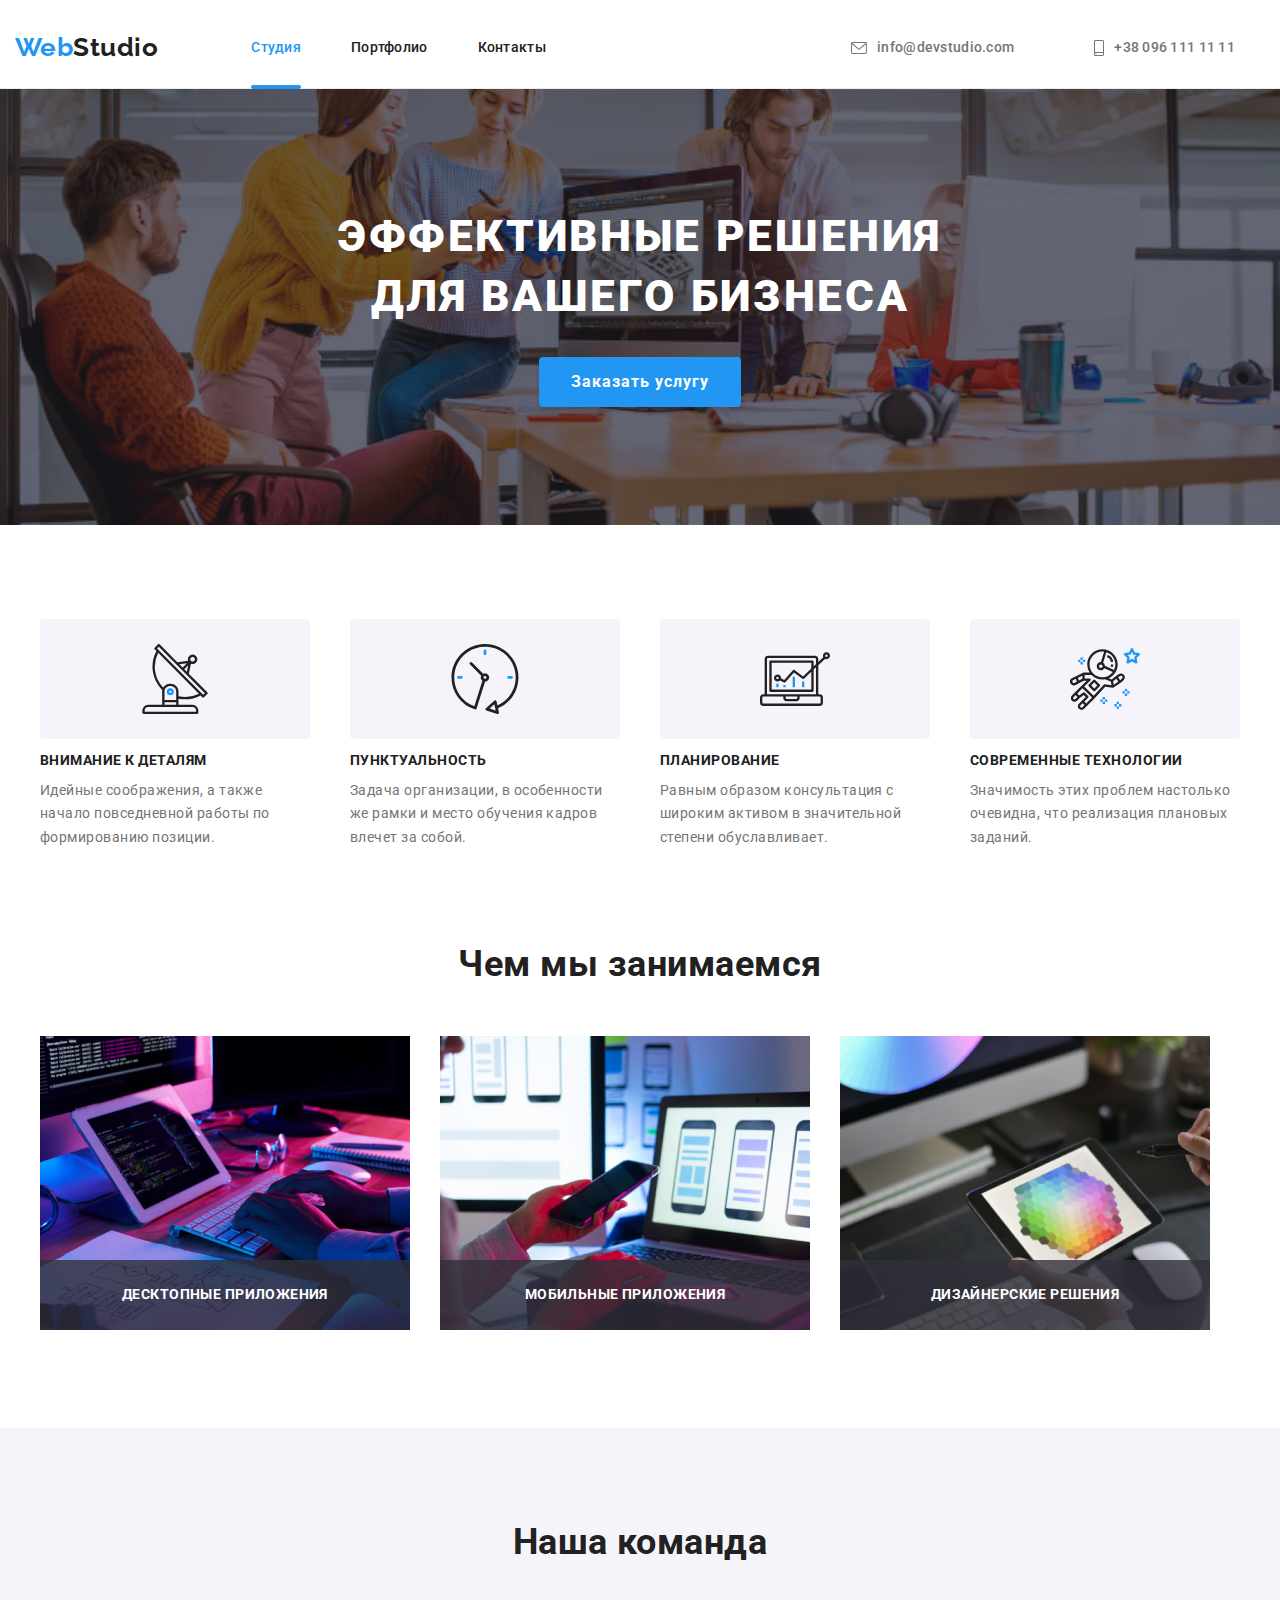
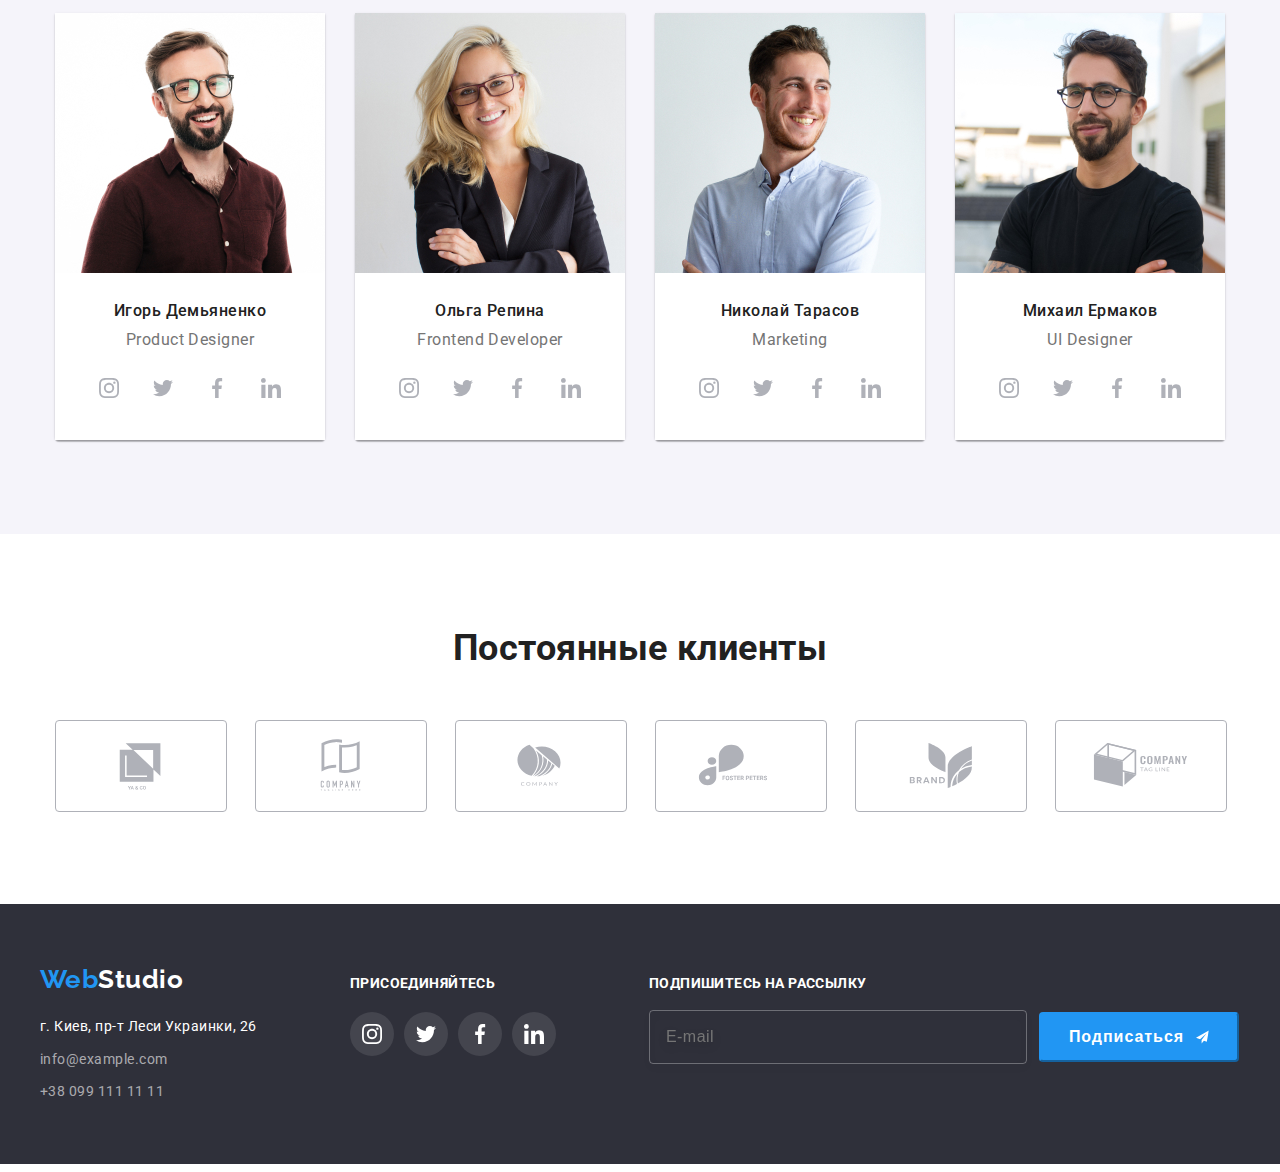
==== commit d621c833: "add img" ====
--- a/index.html
+++ b/index.html
@@ -49,7 +49,8 @@
             <use href="./img/sprite.svg#mobile-menu"></use>
         </svg>
     </button> 
-    </div> 
+   
+
     <div class="mobile-menu " data-menu>
         <div class="container mobile-menu-container">
           <button type="button" class="mobile-menu__close-btn" data-menu-close>
@@ -57,6 +58,7 @@
               <use href="./img/sprite.svg#icon-Vector"></use>
             </svg>
           </button>
+          
       
           <div class="mobile-menu__div">
           
@@ -98,7 +100,7 @@
             </li>
           </ul>
         </div>
-      
+      </div>
         </div>
       </div>
     </header>
@@ -160,7 +162,8 @@
             <ul class="portfolio__list">
                 <li class="portfolio__image">
                     <img 
-                    src="./img/portfolio/img1.jpg" alt="руки печатают код на клавиатуре"
+                    srcset="./img/portfolio/img1.jpg 1x, ./img/portfolio/img1@2x.jpg 2x"
+                    src="./img/portfolio/img1.jpg" alt="выбор цвета на планшете"
                     width="370"
                     />
                     <div class="portfolio__over-thumb"> 
@@ -169,6 +172,7 @@
                 </li>
                 <li class="portfolio__image">
                     <img 
+                    srcset="./img/portfolio/img2.jpg 1x, ./img/portfolio/img2@2x.jpg 2x"
                     src="./img/portfolio/img2.jpg" alt="руки держат телефон"
                     width="370"
                     />
@@ -178,6 +182,7 @@
                 </li >
                 <li class="portfolio__image">
                     <img 
+                    srcset="./img/portfolio/img3.jpg 1x, ./img/portfolio/img3@2x.jpg 2x"
                     src="./img/portfolio/img3.jpg" alt="выбор цвета на планшете"
                     width="370"
                     />
@@ -195,11 +200,26 @@
             <h2 class="team__title">Наша команда</h2>
             <ul class="team__list">
                 <li class="team__foto">
-                    <img 
-                    class="team__img"
-                    src="./img/team/igor.jpg" alt="Игорь Демьяненко"
-                    width="270"
-                    />
+                    <picture>
+                        <source
+                        srcset="./img/team/igor.jpg 1x, ./img/team/igor@2x.jpg 2x"
+                        media="(min-width: 1200px)"
+                        />
+                        <source
+                        srcset="./img/team/tabigor.jpg 1x, ./img/team/tabigor@2x.jpg 2x"
+                        media="(min-width: 768px)"
+                        />
+                        <source
+                        srcset="./img/team/mobigor.jpg 1x, ./img/team/mobigor@2x.jpg 2x"
+                        media="(max-width: 767px)"
+                        />
+                        <img 
+                        class="team__img"
+                        src="./img/team/igor.jpg" alt="Игорь Демьяненко"
+                        width="270"
+                        />
+                    </picture>
+                   
                     <div class="team__div">
                     <h3 class="team__name">Игорь Демьяненко</h3>
                     <p class="team__profession" lang="en">Product Designer</p>
@@ -237,11 +257,26 @@
                     </div>
                 </li>
                 <li class="team__foto">
-                    <img 
-                    class="team__img"
-                    src="./img/team/olga.jpg" alt="Ольга Репина"
-                    width="270"
-                    />
+                    <picture>
+                        <source
+                        srcset="./img/team/olga.jpg 1x, ./img/team/olga@2x.jpg 2x"
+                        media="(min-width: 1200px)"
+                        />
+                        <source
+                        srcset="./img/team/tabolga.jpg 1x, ./img/team/tabolga@2x.jpg 2x"
+                        media="(min-width: 768px)"
+                        />
+                        <source
+                        srcset="./img/team/mobolga.jpg 1x, ./img/team/mobolga@2x.jpg 2x"
+                        media="(max-width: 767px)"
+                        />
+                        <img 
+                        class="team__img"
+                        src="./img/team/olga.jpg" alt="Ольга Репина"
+                        width="270"
+                        />
+                    </picture>
+                   
                     <div class="team__div">
                     <h3 class="team__name">Ольга Репина</h3>
                     <p class="team__profession" lang="en">Frontend Developer</p>
@@ -278,11 +313,26 @@
                     </div>  
                 </li>
                 <li class="team__foto">
-                    <img 
-                    class="team__img"
-                    src="./img/team/nikolay.jpg" alt="Николай Тарасов"
-                    width="270"
-                    />
+                    <picture>
+                        <source
+                        srcset="./img/team/nikolay.jpg 1x, ./img/team/nikolay@2x.jpg 2x"
+                        media="(min-width: 1200px)"
+                        />
+                        <source
+                        srcset="./img/team/tabnikolay.jpg 1x, ./img/team/tabnikolay@2x.jpg 2x"
+                        media="(min-width: 768px)"
+                        />
+                        <source
+                        srcset="./img/team/mobnikolay.jpg 1x, ./img/team/mobnikolay@2x.jpg 2x"
+                        media="(max-width: 767px)"
+                        />
+                        <img 
+                        class="team__img"
+                        src="./img/team/nikolay.jpg" alt="Николай Тарасов"
+                        width="270"
+                        />
+                    </picture>
+                   
                     <div class="team__div">
                     <h3 class="team__name">Николай Тарасов</h3>
                     <p class="team__profession" lang="en">Marketing</p>
@@ -319,11 +369,27 @@
                     </div>
                 </li>
                 <li class="team__foto">
-                    <img 
+                    <picture>
+                        <source
+                        srcset="./img/team/michail.jpg 1x, ./img/team/michail@2x.jpg 2x"
+                        media="(min-width: 1200px)"
+                        />
+                        <source
+                        srcset="./img/team/tabmichail.jpg 1x, ./img/team/tabmichail@2x.jpg 2x"
+                        media="(min-width: 768px)"
+                        />
+                        <source
+                        srcset="./img/team/mobmichail.jpg 1x, ./img/team/mobmichail@2x.jpg 2x"
+                        media="(max-width: 767px)"
+                        />
+                        <img 
                     class="team__img"
                     src="./img/team/michail.jpg" alt="Михаил Ермаков"
                     width="270"
                     />
+                    </picture>
+                   
+                   
                     <div class="team__div">
                     <h3 class="team__name">Михаил Ермаков</h3>
                     <p class="team__profession" lang="en">UI Designer</p>
--- a/css/main.min.css
+++ b/css/main.min.css
@@ -1,2 +1,2 @@
-:root{--title-color: #212121;--special-title-color:#FFFFFF;--primary-text-color: #757575;--accent-color: #2196F3;--primary-bgc: #FFFFFF;--secondary-bgc: #F5F4FA;--hero-bgc: #2F303A}body{color:#2a2a2a;background-color:#fff;font-family:Roboto;letter-spacing:0.03em;margin-right:auto;margin-left:auto;overflow-x:hidden}body.modal-open{overflow:hidden}.container{padding-left:15px;padding-right:15px;margin-left:auto;margin-right:auto}@media screen and (max-width: 767px){.container{width:480px}}@media screen and (min-width: 768px){.container{width:768px}}@media screen and (min-width: 1200px){.container{width:1200px}}.ul,.ol,.h1,.h2,.h3,.h4{margin-top:0px;margin-bottom:0px;padding-left:0px}.about__list,.portfolio__list,.footer__footer-social-list,.clients__list,.social-list,.team__list,.footer,.footer-social,.footer__list,.header__site-nav-list,.header__auth-nav-list,.projects__menu-list,.projects__list,.mobile-menu__list,.mobile-menu__contact-list,.mobile-menu__social-list{list-style:none}.header{position:relative;border-bottom-width:1px;border-bottom-style:solid;border-bottom-color:#ececec}.header__container-header{display:-webkit-box;display:-ms-flexbox;display:flex;-webkit-box-pack:justify;-ms-flex-pack:justify;justify-content:space-between;-webkit-box-align:center;-ms-flex-align:center;align-items:center}@media screen and (min-width: 768px) and (max-width: 1199px){.header__logo{text-decoration:none;padding-top:24px;padding-bottom:25px;margin-right:93px}.header__logo-header{color:var(--accent-color);font-family:Raleway;font-style:normal;font-weight:bold;font-size:26px;line-height:1.19;text-decoration:none}.header__second-logo-header{font-family:Raleway;font-style:normal;font-weight:bold;font-size:26px;line-height:1.19;text-decoration:none;color:var(--title-color)}.header__mobile-menu-btn,.mobile-menu{display:none}.header__site-nav-list{display:-webkit-box;display:-ms-flexbox;display:flex;padding-left:0px}.header__site-nav-list li{margin-right:50px}.header__site-link{color:#212121;font-weight:500;font-size:14px;line-height:1.14;letter-spacing:0.02em;text-decoration:none;display:block;-webkit-transition:color 250ms cubic-bezier(0.4, 0, 0.2, 1);transition:color 250ms cubic-bezier(0.4, 0, 0.2, 1)}.header__site-link:hover,.header__site-link:focus{color:var(--accent-color);text-decoration:none}.header__site-nav-item-acent{position:relative}.header__site-nav-item-acent::after{content:"";display:block;width:100%;height:4px;border-radius:2px;background-color:var(--accent-color);position:absolute;top:45px}.header__site-link-acent{color:var(--accent-color);text-decoration:none;font-weight:500;font-size:14px;line-height:1.14;letter-spacing:0.02em;text-decoration:none;display:block}.header__contacts-header{color:#757575;font-weight:500;font-size:14px;line-height:1.14;letter-spacing:0.02em;margin:0;text-decoration:none;display:-webkit-box;display:-ms-flexbox;display:flex;-webkit-box-orient:horizontal;-webkit-box-direction:reverse;-ms-flex-direction:row-reverse;flex-direction:row-reverse;-webkit-box-pack:center;-ms-flex-pack:center;justify-content:center;-webkit-box-align:center;-ms-flex-align:center;align-items:center;-webkit-transition:color 250ms cubic-bezier(0.4, 0, 0.2, 1);transition:color 250ms cubic-bezier(0.4, 0, 0.2, 1)}.header__contacts-header:hover,.header__contacts-header:focus{color:#2196F3}.header__contacts-header:hover .header__phone,.header__contacts-header:focus .header__phone{fill:#2196F3}.header__contacts-header:hover .header__mail,.header__contacts-header:focus .header__mail{fill:#2196F3}.header__auth-nav-item{margin-bottom:10px}.header__auth-nav-item:last-child{margin-bottom:0px}.header__auth-nav-list{display:-webkit-box;display:-ms-flexbox;display:flex;-ms-flex-wrap:wrap;flex-wrap:wrap}.header__mail,.header__phone{margin-right:10px;fill:#757575}}@media screen and (max-width: 767px){.header{border-bottom:1px solid #ECECEC}.header__container-header{display:-webkit-box;display:-ms-flexbox;display:flex;-webkit-box-align:center;-ms-flex-align:center;align-items:center;text-decoration:none;margin-top:0px;margin-bottom:0px;margin-right:auto;margin-left:auto;padding-left:15px;padding-right:15px;min-width:480px}.header__logo{text-decoration:none;padding-top:24px;padding-bottom:25px;margin-right:93px}.header__logo-header{color:var(--accent-color);font-family:Raleway;font-style:normal;font-weight:bold;font-size:26px;line-height:1.19;text-decoration:none}.header__second-logo-header{font-family:Raleway;font-style:normal;font-weight:bold;font-size:26px;line-height:1.19;text-decoration:none;color:var(--title-color)}.header__site-nav-list{display:none}.header__auth-nav-list{display:none}.header__mobile-menu-btn{background-color:transparent;border:none;padding:0;line-height:0;cursor:pointer}.header__mobile-menu-btn:hover .header__mobile-menu-icon,.header__mobile-menu-btn:focus .header__mobile-menu-icon{fill:#2196F3}.mobile-menu{position:absolute;top:0;left:0;width:100%;height:100vh;overflow:auto;opacity:0;visibility:hidden;pointer-events:none;background-color:#fff;z-index:100}.mobile-menu.is-open{opacity:1;visibility:visible;pointer-events:auto}.mobile-menu__close-btn{position:absolute;background-color:#fff;top:0px;right:0px;z-index:200;border:none;padding:0;line-height:0}.mobile-menu__close-icon:focus,.mobile-menu__close-icon:hover{fill:#2196f3}.mobile-menu-container{position:relative;z-index:100}.mobile-menu__div{position:fixed;top:0;left:0;width:100%;height:100%;background-color:#fff;padding:48px 83px 48px 40px}.mobile-menu__contact-list{margin-top:auto;padding-left:0}.mobile-menu__item{margin-bottom:32px}.mobile-menu__link{font-weight:500;font-size:40px;line-height:1.18;text-align:center;letter-spacing:0.02em;color:#212121;text-decoration:none}.mobile-menu__link:hover,.mobile-menu__link:focus{color:#2196f3}.mobile-menu__contact-item{margin-bottom:32px}.mobile-menu__contact-item:last-child{margin-bottom:64px}.mobile-menu__tel-link{font-weight:500;font-size:34px;line-height:1.18;letter-spacing:0.02em;color:#2196f3;text-decoration:none}.mobile-menu__mail-link{font-weight:500;font-size:24px;line-height:1.17;letter-spacing:0.02em;color:#757575;text-decoration:none}.mobile-menu__social-list{display:-webkit-box;display:-ms-flexbox;display:flex;-webkit-box-orient:horizontal;-webkit-box-direction:normal;-ms-flex-direction:row;flex-direction:row;-webkit-box-pack:justify;-ms-flex-pack:justify;justify-content:space-between;padding-left:0;margin-top:0}.mobile-menu__social-link{font-weight:500;font-size:18px;line-height:1.22;letter-spacing:0.02em;color:#2196f3;text-decoration:none}.mobile-menu__social-item{padding-right:10px;margin-bottom:10px}.mobile-menu__social-item:last-child{margin-right:0px}.mobile-menu__list{padding-left:0px;margin-bottom:306px}}@media screen and (min-width: 1200px){.header__mobile-menu-btn,.mobile-menu{display:none}.header{border-bottom:1px solid #ECECEC}.header__container-header{display:-webkit-box;display:-ms-flexbox;display:flex;-webkit-box-align:center;-ms-flex-align:center;align-items:center;text-decoration:none;margin-top:0px;margin-bottom:0px;margin-right:auto;margin-left:auto;padding-left:15px;padding-right:15px;min-width:480px}.header__logo{text-decoration:none;padding-top:24px;padding-bottom:25px;margin-right:93px}.header__logo-header{color:var(--accent-color);font-family:Raleway;font-style:normal;font-weight:bold;font-size:26px;line-height:1.19;text-decoration:none}.header__second-logo-header{font-family:Raleway;font-style:normal;font-weight:bold;font-size:26px;line-height:1.19;text-decoration:none;color:var(--title-color)}.header__site-nav-list{display:-webkit-box;display:-ms-flexbox;display:flex;padding-left:0px}.header__site-nav-list li{margin-right:50px}.header__site-link{color:#212121;font-weight:500;font-size:14px;line-height:1.14;letter-spacing:0.02em;text-decoration:none;display:block;-webkit-transition:color 250ms cubic-bezier(0.4, 0, 0.2, 1);transition:color 250ms cubic-bezier(0.4, 0, 0.2, 1)}.header__site-link:hover,.header__site-link:focus{color:var(--accent-color);text-decoration:none}.header__site-nav-item-acent{position:relative}.header__site-nav-item-acent::after{content:"";display:block;width:100%;height:4px;border-radius:2px;background-color:var(--accent-color);position:absolute;top:45px}.header__site-link-acent{color:var(--accent-color);text-decoration:none;font-weight:500;font-size:14px;line-height:1.14;letter-spacing:0.02em;text-decoration:none;display:block}.header__contacts-header{color:#757575;font-weight:500;font-size:14px;line-height:1.14;letter-spacing:0.02em;margin:0;text-decoration:none;display:-webkit-box;display:-ms-flexbox;display:flex;-webkit-box-orient:horizontal;-webkit-box-direction:reverse;-ms-flex-direction:row-reverse;flex-direction:row-reverse;-webkit-box-pack:center;-ms-flex-pack:center;justify-content:center;-webkit-box-align:center;-ms-flex-align:center;align-items:center;-webkit-transition:color 250ms cubic-bezier(0.4, 0, 0.2, 1);transition:color 250ms cubic-bezier(0.4, 0, 0.2, 1)}.header__contacts-header:hover,.header__contacts-header:focus{color:#2196F3}.header__contacts-header:hover .header__phone,.header__contacts-header:focus .header__phone{fill:#2196F3}.header__contacts-header:hover .header__mail,.header__contacts-header:focus .header__mail{fill:#2196F3}.header__contacts-header{margin:0;text-decoration:none;display:-webkit-box;display:-ms-flexbox;display:flex;-webkit-box-orient:horizontal;-webkit-box-direction:reverse;-ms-flex-direction:row-reverse;flex-direction:row-reverse;-webkit-box-pack:center;-ms-flex-pack:center;justify-content:center;-webkit-box-align:center;-ms-flex-align:center;align-items:center;-webkit-transition:color 250ms cubic-bezier(0.4, 0, 0.2, 1);transition:color 250ms cubic-bezier(0.4, 0, 0.2, 1)}.header__contacts-header:hover,.header__contacts-header:focus{color:#2196F3}.header__contacts-header:hover .header__phone,.header__contacts-header:focus .header__phone{fill:#2196F3}.header__contacts-header:hover .header__mail,.header__contacts-header:focus .header__mail{fill:#2196F3}.header__auth-nav-list{display:-webkit-box;display:-ms-flexbox;display:flex;margin-left:auto}.header__auth-nav-list .header__auth-nav-item+.header__auth-nav-item{margin-left:50px}.header__mail,.header__phone{margin-right:10px;fill:#757575}.header__auth-nav-item{margin-right:30px}}@media screen and (max-width: 767px){.hero{background-color:#C4C4C4;padding-top:118px;padding-bottom:118px;background-image:-webkit-gradient(linear, left top, left bottom, from(rgba(47,48,58,0.4)), to(rgba(47,48,58,0.4))),url(../img/hero.jpg);background-image:linear-gradient(rgba(47,48,58,0.4), rgba(47,48,58,0.4)),url(../img/hero.jpg);background-size:cover;background-position:center;margin-left:auto;margin-right:auto;width:480px;background-repeat:no-repeat}.hero__title{color:var(--special-title-color);font-style:normal;font-weight:900;font-size:44px;line-height:1.36;letter-spacing:0.06em;text-transform:uppercase;text-align:center;margin-top:0px;margin-bottom:30px}.hero__button{color:var(--special-title-color);background-color:var(--accent-color);font-family:Roboto;font-style:normal;font-weight:bold;font-size:16px;line-height:1.87;letter-spacing:0.06em;background:#2196F3;margin:auto;height:50px;padding:10px 32px 10px 32px;display:block;margin:auto;-webkit-box-shadow:0px 4px 4px rgba(0,0,0,0.15);box-shadow:0px 4px 4px rgba(0,0,0,0.15);border:#2196F3;border-radius:4px}}@media screen and (min-width: 768px){.hero{background-color:#C4C4C4;padding-top:118px;padding-bottom:118px;background-image:-webkit-gradient(linear, left top, left bottom, from(rgba(47,48,58,0.4)), to(rgba(47,48,58,0.4))),url(../img/hero.jpg);background-image:linear-gradient(rgba(47,48,58,0.4), rgba(47,48,58,0.4)),url(../img/hero.jpg);background-size:cover;margin-left:auto;margin-right:auto;max-width:1600px;background-repeat:no-repeat;background-position:center}.hero__title{color:var(--special-title-color);font-style:normal;font-weight:900;font-size:44px;line-height:1.36;letter-spacing:0.06em;text-transform:uppercase;text-align:center;margin-top:0px;margin-bottom:30px}.hero__button{color:var(--special-title-color);background-color:var(--accent-color);font-family:Roboto;font-style:normal;font-weight:bold;font-size:16px;line-height:1.87;letter-spacing:0.06em;background:#2196F3;margin:auto;height:50px;padding:10px 32px 10px 32px;display:block;margin:auto;-webkit-box-shadow:0px 4px 4px rgba(0,0,0,0.15);box-shadow:0px 4px 4px rgba(0,0,0,0.15);border:#2196F3;border-radius:4px}}@media screen and (min-width: 1200){.hero{background-color:#C4C4C4;padding-top:200px;padding-bottom:200px;background-image:-webkit-gradient(linear, left top, left bottom, from(rgba(47,48,58,0.4)), to(rgba(47,48,58,0.4))),url(../img/hero.jpg);background-image:linear-gradient(rgba(47,48,58,0.4), rgba(47,48,58,0.4)),url(../img/hero.jpg);margin-left:auto;margin-right:auto;max-width:1600px;background-repeat:no-repeat}.hero__title{color:var(--special-title-color);font-style:normal;font-weight:900;font-size:44px;line-height:1.36;letter-spacing:0.06em;text-transform:uppercase;text-align:center;margin-top:0px;margin-bottom:30px}.hero__button{color:var(--special-title-color);background-color:var(--accent-color);font-family:Roboto;font-style:normal;font-weight:bold;font-size:16px;line-height:1.87;letter-spacing:0.06em;background:#2196F3;margin:auto;height:50px;padding:10px 32px 10px 32px;display:block;margin:auto;-webkit-box-shadow:0px 4px 4px rgba(0,0,0,0.15);box-shadow:0px 4px 4px rgba(0,0,0,0.15);border:#2196F3;border-radius:4px}}.about__list,.portfolio,.header{background-color:var(--primary-bgc);margin:0;padding-left:0px}.about__image{background:#F5F4FA;border-radius:4px;display:-webkit-box;display:-ms-flexbox;display:flex;-webkit-box-align:center;-ms-flex-align:center;align-items:center;-webkit-box-pack:center;-ms-flex-pack:center;justify-content:center;height:120px}.about__icon{background:#F5F4FA;border-radius:4px}.about__title{color:var(--title-color);font-weight:bold;font-size:14px;line-height:1.14;text-transform:uppercase;margin-bottom:0px}.about__text{color:var(--primary-text-color);font-weight:normal;font-size:14px;line-height:1.7;margin-top:10px;margin-bottom:0px}@media screen and (max-width: 767px){.section-about{padding-top:60px;padding-bottom:60px;max-width:480px}.about__list{display:block}.about__title{text-align:center;margin-top:30px}.about__item{max-width:450px}.about__text{margin-top:10px}}@media screen and (min-width: 768px){.section-about{padding-top:60px;padding-bottom:60px}.about__list{display:-webkit-box;display:-ms-flexbox;display:flex;-ms-flex-wrap:wrap;flex-wrap:wrap}.about__item{width:354px;margin-right:30px}.about__item:nth-child(2n){margin-right:0px}}@media screen and (min-width: 1200px){.section-about{padding-top:94px;padding-bottom:94px}.about__list{display:-webkit-box;display:-ms-flexbox;display:flex;-webkit-box-align:center;-ms-flex-align:center;align-items:center;-webkit-box-pack:justify;-ms-flex-pack:justify;justify-content:space-between;margin:0}.about__item{width:270px;margin:0px}}.portfolio{padding-bottom:94px}.portfolio__title{color:var(--title-color);font-weight:bold;font-size:36px;line-height:1.16;text-align:center;margin-top:0px;margin-bottom:0px}.portfolio__list{padding-left:0px;margin-top:50px;margin-bottom:0px;display:-webkit-box;display:-ms-flexbox;display:flex}.portfolio__image{margin-right:30px;position:relative}.portfolio__over-thumb{position:absolute;width:370px;height:70px;background-color:rgba(47,48,58,0.8);display:-webkit-box;display:-ms-flexbox;display:flex;-webkit-box-align:center;-ms-flex-align:center;align-items:center;-webkit-box-pack:center;-ms-flex-pack:center;justify-content:center;left:0;top:224px}.portfolio__text{font-family:'Roboto';font-style:normal;font-weight:700;font-size:14px;line-height:1.14;text-align:center;letter-spacing:0.03em;text-transform:uppercase;margin:0;color:var(--special-title-color)}@media screen and (max-width: 1199px){.portfolio{display:none}}.team{background-color:var(--secondary-bgc)}.team__list{padding-left:0px;margin-bottom:0px}.team__foto{-webkit-box-shadow:0px 1px 3px rgba(0,0,0,0.12),0px 1px 1px rgba(0,0,0,0.14),0px 2px 1px rgba(0,0,0,0.2);box-shadow:0px 1px 3px rgba(0,0,0,0.12),0px 1px 1px rgba(0,0,0,0.14),0px 2px 1px rgba(0,0,0,0.2);border-radius:0px 0px 4px 4px;margin-bottom:0px}.team__title{color:var(--title-color);font-weight:700px;line-height:1.16;text-align:center;margin-top:0px;margin-bottom:0px}.team__div{padding-top:30px;background-color:var(--primary-bgc);margin-top:-5px}.team__name{color:var(--title-color);font-weight:500;font-size:16px;line-height:1.18;text-align:center;margin-top:0px;margin-bottom:0px;background-color:var(--primary-bgc)}.team__profession{color:var(--primary-text-color);font-weight:normal;font-size:16px;line-height:1.18;text-align:center;background-color:var(--primary-bgc);margin-top:10px;margin-bottom:0px}@media screen and (max-width: 767px){.team{padding-bottom:60px;padding-top:60px}.team__list{padding-left:0px;margin:30px 15px 0px 15px;display:block}.team__foto{max-width:450px;margin-top:30px}.team__img{width:100%;height:100%}.team__title{font-size:28px}.team__div{padding-bottom:24px}}@media screen and (min-width: 1200px){.team{padding-bottom:94px;padding-top:94px}.team__list{padding-left:0px;margin-bottom:0px;margin-top:50px;display:-webkit-box;display:-ms-flexbox;display:flex;-webkit-box-align:center;-ms-flex-align:center;align-items:center;-webkit-box-pack:center;-ms-flex-pack:center;justify-content:center}.team__foto{margin-right:30px}.team__foto:last-child{margin-right:0px}.team__title{font-size:36px}.team__div{padding-bottom:30px}.team__img{width:270px;height:260px}}@media screen and (min-width: 768px) and (max-width: 1199px){.team{padding-bottom:60px;padding-top:60px}.team__list{padding-left:0px;margin-bottom:0px;margin-top:0px;display:-webkit-box;display:-ms-flexbox;display:flex;-ms-flex-wrap:wrap;flex-wrap:wrap;-webkit-box-pack:center;-ms-flex-pack:center;justify-content:center;gap:30px}.team__img{width:354px}.team__title{font-size:28px;margin-bottom:30px}.team__div{padding-bottom:24px}}.social-list{display:-webkit-box;display:-ms-flexbox;display:flex;-webkit-box-pack:center;-ms-flex-pack:center;justify-content:center;margin-top:16px;padding-left:0px}.social-list-item{margin-right:10px}.social-list-item:nth-child(4n){margin-right:0px}.social-list-link{display:-webkit-box;display:-ms-flexbox;display:flex;-webkit-box-pack:center;-ms-flex-pack:center;justify-content:center;-webkit-box-align:center;-ms-flex-align:center;align-items:center;width:44px;height:44px;border-radius:50%;-webkit-transition:background-color 250ms cubic-bezier(0.4, 0, 0.2, 1);transition:background-color 250ms cubic-bezier(0.4, 0, 0.2, 1)}.social-list-link:hover,.social-list-link:focus{background-color:var(--accent-color)}.social-list-link:hover .social-list-icon,.social-list-link:focus .social-list-icon{fill:var(--primary-bgc)}.social-list-icon{fill:#AFB1B8;-webkit-transition:fill 250ms cubic-bezier(0.4, 0, 0.2, 1);transition:fill 250ms cubic-bezier(0.4, 0, 0.2, 1)}.social-list-icon:hover,.social-list-icon:focus{fill:var(--primary-bgc)}.clients__title{color:var(--title-color);line-height:1.16;text-align:center;margin-top:0px;margin-bottom:0px}.clients__link{fill:#AFB1B8;display:-webkit-box;display:-ms-flexbox;display:flex;-webkit-box-align:center;-ms-flex-align:center;align-items:center;-webkit-box-pack:center;-ms-flex-pack:center;justify-content:center;width:100%;height:100%;border:1px solid #AFB1B8;border-radius:4px;-webkit-transition:fill 250ms cubic-bezier(0.4, 0, 0.2, 1),border 250ms cubic-bezier(0.4, 0, 0.2, 1);transition:fill 250ms cubic-bezier(0.4, 0, 0.2, 1),border 250ms cubic-bezier(0.4, 0, 0.2, 1)}.clients__link:hover,.clients__link:focus{fill:var(--accent-color);border:1px solid #2196F3;border-radius:4px;display:-webkit-box;display:-ms-flexbox;display:flex;-webkit-box-align:center;-ms-flex-align:center;align-items:center;-webkit-box-pack:center;-ms-flex-pack:center;justify-content:center}@media screen and (max-width: 767px){.clients{padding-top:60px;padding-bottom:60px}.clients__title{font-weight:700;font-size:28px}.clients__list{display:-webkit-box;display:-ms-flexbox;display:flex;-ms-flex-wrap:wrap;flex-wrap:wrap;padding:0px;gap:30px}.clients__item{width:210px;height:92px}.clients__link{width:100%;height:100%}}@media screen and (min-width: 768px){.clients{padding-top:60px;padding-bottom:60px}.clients__list{display:-webkit-box;display:-ms-flexbox;display:flex;-ms-flex-wrap:wrap;flex-wrap:wrap;padding:0px;gap:30px}.clients__item{width:226px;height:92px}.clients__link{width:100%;height:100%}}@media screen and (min-width: 1200px){.clients{padding-top:94px;padding-bottom:94px}.clients__list{display:-webkit-box;display:-ms-flexbox;display:flex;-webkit-box-pack:center;-ms-flex-pack:center;justify-content:center;padding-left:0px;margin:0px}.clients__title{font-weight:bold;font-size:36px;margin-bottom:50px}.clients__item{width:170px;height:90px}}@media screen and (max-width: 479.98px){.clients__list{display:-ms-grid;display:grid;-ms-grid-columns:1fr 1fr;grid-template-columns:1fr 1fr;grid-gap:30px;-webkit-box-pack:center;-ms-flex-pack:center;justify-content:center}.clients__item{width:100%}}.footer{background-color:var(--hero-bgc)}.footer-container{padding-top:60px;padding-bottom:60px}.footer__list{padding-left:0px;margin-bottom:0px}.footer__logo-footer{display:block;margin-bottom:20px;text-decoration:none}.footer__first-logo-footer{color:var(--accent-color);font-family:Raleway;font-style:normal;font-weight:bold;font-size:26px;line-height:1.19;text-decoration:none}.footer__second-logo-footer{color:#FFFFFF;font-family:Raleway;font-style:normal;font-weight:bold;font-size:26px;line-height:1.19;text-decoration:none}.footer__footer-adress_link{color:#FFFFFF;font-style:normal;font-weight:normal;font-size:14px;line-height:1.7;text-decoration:none}.footer__footer-contacts-link{color:rgba(255,255,255,0.6);font-style:normal;font-weight:normal;font-size:14px;line-height:1.7;text-decoration:none}.footer__title{font-style:normal;font-weight:700;font-size:14px;line-height:1.14;letter-spacing:0.03em;text-transform:uppercase;color:var(--special-title-color);margin-top:0px;margin-bottom:20px}.footer__footer-social-link{width:100%;height:100%;display:-webkit-box;display:-ms-flexbox;display:flex;-webkit-box-align:center;-ms-flex-align:center;align-items:center;-webkit-box-pack:center;-ms-flex-pack:center;justify-content:center;-webkit-transition:background-color 250ms cubic-bezier(0.4, 0, 0.2, 1);transition:background-color 250ms cubic-bezier(0.4, 0, 0.2, 1);border-radius:50%}.footer__footer-social-link:hover,.footer__footer-social-link:focus{background-color:var(--accent-color)}.footer__footer-social-item{background-color:rgba(255,255,255,0.1);width:44px;height:44px;border-radius:50%;margin-right:10px}.footer__footer-social-item:last-child{margin-right:0px}.footer__form-input{height:50px;background-color:transparent;color:rgba(255,255,255,0.6);font-weight:400;font-size:16px;line-height:1.25;letter-spacing:0.03em;padding-left:16px;border:transparent;outline:none;border:1px solid rgba(255,255,255,0.3);-webkit-filter:drop-shadow(0px 4px 4px rgba(0,0,0,0.15));filter:drop-shadow(0px 4px 4px rgba(0,0,0,0.15));border-radius:4px}.footer__telegram-btn{width:200px;height:50px;display:-webkit-box;display:-ms-flexbox;display:flex;-webkit-box-pack:center;-ms-flex-pack:center;justify-content:center;-webkit-box-align:center;-ms-flex-align:center;align-items:center;background-color:var(--accent-color);border-radius:4px;border-color:var(--accent-color);margin:0;padding:10px 28px;font-weight:700;font-size:16px;line-height:1.875;letter-spacing:0.06em;color:var(--special-title-color)}.footer__telegram-icon{fill:var(--special-title-color);margin-left:12px}@media screen and (max-width: 1199px){.footer-container{display:-webkit-box;display:-ms-flexbox;display:flex;-webkit-box-pack:center;-ms-flex-pack:center;justify-content:center;-ms-flex-wrap:wrap;flex-wrap:wrap;-webkit-box-align:baseline;-ms-flex-align:baseline;align-items:baseline}.footer__email-div{text-align:center}.footer__footer-social-div{text-align:center}.footer__logo-footer{text-align:center}.footer__footer-adress{display:block}.footer__list{text-align:center}.footer__footer-adress{margin-right:165px;margin-bottom:60px}.footer__footer-social-list{display:-webkit-box;display:-ms-flexbox;display:flex;-webkit-box-pack:center;-ms-flex-pack:center;justify-content:center;padding:0px}.footer__form-input{width:450px;margin-left:auto;margin-right:auto}.footer__telegram-btn{margin-top:30px}.footer__email-form{display:-webkit-box;display:-ms-flexbox;display:flex;-webkit-box-orient:vertical;-webkit-box-direction:normal;-ms-flex-direction:column;flex-direction:column;-webkit-box-align:center;-ms-flex-align:center;align-items:center}}@media screen and (max-width: 767px){.footer__logo-footer{text-align:center}.footer-container{max-width:480px;background-color:var(--hero-bgc);display:block;margin:0px;padding-top:60px;padding-bottom:60px}.footer__footer-adress{display:block;margin-right:0px}.footer__list{text-align:center;margin-bottom:60px}.footer__title{text-align:center}.footer__footer-social-div{display:block;margin-left:auto;margin-right:auto}.footer__item{margin-top:8px}.footer__item:first-child{margin-top:0px}.footer__footer-social-list{display:-webkit-box;display:-ms-flexbox;display:flex;-webkit-box-pack:center;-ms-flex-pack:center;justify-content:center;padding:0px;margin-bottom:60px}.footer__form-input{max-width:450px;width:100%;margin-left:auto;margin-right:auto}.footer__telegram-btn{margin-top:30px}.footer__email-form{display:-webkit-box;display:-ms-flexbox;display:flex;-webkit-box-orient:vertical;-webkit-box-direction:normal;-ms-flex-direction:column;flex-direction:column;-webkit-box-align:center;-ms-flex-align:center;align-items:center}}@media screen and (min-width: 1200px){.footer-container{display:-webkit-box;display:-ms-flexbox;display:flex;-webkit-box-align:baseline;-ms-flex-align:baseline;align-items:baseline}.footer__footer-adress{margin-right:93px;margin-bottom:0px}.footer__footer-social-div{margin-right:93px;margin-bottom:0px}.footer__email-form{margin:0;width:358px;height:50px;background:var(--hero-bgc);display:-webkit-box;display:-ms-flexbox;display:flex;-webkit-box-align:center;-ms-flex-align:center;align-items:center}.footer__item{margin-top:9px}.footer__item:first-child{margin-top:0px}.footer__footer-social-list{display:-webkit-box;display:-ms-flexbox;display:flex;-webkit-box-pack:center;-ms-flex-pack:center;justify-content:center;-webkit-box-align:center;-ms-flex-align:center;align-items:center;padding-left:0px;margin:0px}.footer__form-field{margin-right:12px}.footer__form-input{width:358px}.footer__telegram-btn{margin-top:0px}}.projects__menu-list,.projects__list,.projects__filter{margin-top:0px;margin-bottom:0px}.projects__btn{color:var(--title-color);background-color:var(--secondary-bgc);font-style:normal;font-weight:500;font-size:16px;line-height:1.6;text-align:center;display:-webkit-box;display:-ms-flexbox;display:flex;-webkit-box-align:center;-ms-flex-align:center;align-items:center;text-align:center;border-radius:4px;font-family:'Roboto';border-radius:4px;border:4px solid transparent;height:38px;min-width:73px;padding:0px;padding:6px 22px 6px 22px;-webkit-transition:background-color 250ms cubic-bezier(0.4, 0, 0.2, 1),color 250ms cubic-bezier(0.4, 0, 0.2, 1),-webkit-box-shadow 250ms cubic-bezier(0.4, 0, 0.2, 1);transition:background-color 250ms cubic-bezier(0.4, 0, 0.2, 1),color 250ms cubic-bezier(0.4, 0, 0.2, 1),-webkit-box-shadow 250ms cubic-bezier(0.4, 0, 0.2, 1);transition:background-color 250ms cubic-bezier(0.4, 0, 0.2, 1),color 250ms cubic-bezier(0.4, 0, 0.2, 1),box-shadow 250ms cubic-bezier(0.4, 0, 0.2, 1);transition:background-color 250ms cubic-bezier(0.4, 0, 0.2, 1),color 250ms cubic-bezier(0.4, 0, 0.2, 1),box-shadow 250ms cubic-bezier(0.4, 0, 0.2, 1),-webkit-box-shadow 250ms cubic-bezier(0.4, 0, 0.2, 1)}.projects__btn:hover,.projects__btn:focus{color:var(--special-title-color);background-color:var(--accent-color);-webkit-box-shadow:0px 4px 4px rgba(0,0,0,0.15);box-shadow:0px 4px 4px rgba(0,0,0,0.15)}@media screen and (max-width: 767px){.projects__menu-list{display:-webkit-box;display:-ms-flexbox;display:flex;-ms-flex-wrap:wrap;flex-wrap:wrap;-webkit-box-pack:start;-ms-flex-pack:start;justify-content:flex-start;margin-bottom:40px;gap:8px;padding:0px}.projects__btn{margin-right:0px}}@media screen and (min-width: 768px){.projects__menu-list{display:-webkit-box;display:-ms-flexbox;display:flex;-webkit-box-pack:center;-ms-flex-pack:center;justify-content:center;margin-bottom:30px}.projects__btn{margin-right:8px}}@media screen and (min-width: 1200px){.projects__menu-list{margin-bottom:50px}}.projects__div-projects{border:1px solid #EEEEEE;-webkit-box-sizing:border-box;box-sizing:border-box;padding-left:24px;padding-bottom:20px;padding-top:20px;margin-top:-20px}.projects__title{color:var(--title-color);font-weight:bold;font-size:18px;letter-spacing:0.06em;margin-top:0px;padding-bottom:0px;margin-bottom:0px;line-height:2;text-decoration:none}.projects__filter{color:var(--primary-text-color);font-weight:normal;font-size:16px;margin-top:4px;line-height:1.87;text-decoration:none}.projects__link{display:block;text-decoration:none;-webkit-transition:-webkit-box-shadow 250ms cubic-bezier(0.4, 0, 0.2, 1);transition:-webkit-box-shadow 250ms cubic-bezier(0.4, 0, 0.2, 1);transition:box-shadow 250ms cubic-bezier(0.4, 0, 0.2, 1);transition:box-shadow 250ms cubic-bezier(0.4, 0, 0.2, 1), -webkit-box-shadow 250ms cubic-bezier(0.4, 0, 0.2, 1);width:100%}.projects__link:hover,.projects__link:focus{-webkit-box-shadow:0px 1px 1px rgba(0,0,0,0.12),0px 4px 4px rgba(0,0,0,0.06),1px 4px 6px rgba(0,0,0,0.16);box-shadow:0px 1px 1px rgba(0,0,0,0.12),0px 4px 4px rgba(0,0,0,0.06),1px 4px 6px rgba(0,0,0,0.16)}.projects__link:hover .profects__overlay,.projects__link:focus .profects__overlay{-webkit-transform:translateY(0%);transform:translateY(0%)}.projects__div-text-wrapper{position:relative;overflow:hidden}.profects__overlay{width:100%;height:100%;position:absolute;background:rgba(33,150,243,0.9);font-style:normal;font-weight:400;font-size:18px;line-height:1.55;letter-spacing:0.03em;color:var(--special-title-color);top:0;left:0;margin:0;padding:63px 24px;overflow:auto;-webkit-transform:translateY(100%);transform:translateY(100%);-webkit-transition:-webkit-transform 250ms cubic-bezier(0.4, 0, 0.2, 1);transition:-webkit-transform 250ms cubic-bezier(0.4, 0, 0.2, 1);transition:transform 250ms cubic-bezier(0.4, 0, 0.2, 1);transition:transform 250ms cubic-bezier(0.4, 0, 0.2, 1), -webkit-transform 250ms cubic-bezier(0.4, 0, 0.2, 1)}@media screen and (max-width: 1999px){.projects{padding-bottom:60px;padding-top:60px}.projects__list{padding-left:0px;padding-bottom:0px;display:-webkit-box;display:-ms-flexbox;display:flex;-ms-flex-wrap:wrap;flex-wrap:wrap;gap:30px}.projects__img{width:354px}}@media screen and (max-width: 767px){.projects{padding-bottom:60px;padding-top:60px}.projects__list{padding-left:0px;padding-bottom:0px;display:block}.projects__img{width:100%}.projects__link{-o-object-fit:cover;object-fit:cover;-o-object-position:50% 50%;object-position:50% 50%}.projects__item{margin-bottom:30px}.projects__item:last-child{margin-bottom:0px}}@media screen and (min-width: 1200px){.projects{padding-bottom:94px;padding-top:94px}.projects__list{padding-left:0px;padding-bottom:0px;display:-webkit-box;display:-ms-flexbox;display:flex;-ms-flex-wrap:wrap;flex-wrap:wrap;gap:0px}.projects__img{width:370px}.projects__item{margin-right:30px;margin-bottom:30px;display:block}.projects__item:nth-child(3n){margin-right:0px}}.backdrop{position:fixed;top:0;left:0;width:100%;height:100%;background-color:rgba(0,0,0,0.2);-webkit-transition:opacity 250ms cubic-bezier(0.4, 0, 0.2, 1),visibility 250ms cubic-bezier(0.4, 0, 0.2, 1);transition:opacity 250ms cubic-bezier(0.4, 0, 0.2, 1),visibility 250ms cubic-bezier(0.4, 0, 0.2, 1)}.backdrop.is-hidden{opacity:0;visibility:hidden;pointer-events:none}.backdrop__modal{width:528px;height:581px;background-color:var(--primary-bgc);position:absolute;top:50%;left:50%;-webkit-transform:translate(-50%, -50%);transform:translate(-50%, -50%);padding:40px}.backdrop__modal-close{width:30px;height:30px;background:#FFFFFF;border:1px solid rgba(0,0,0,0.1);border-radius:50%;position:absolute;right:8px;top:8px;padding:0;display:-webkit-box;display:-ms-flexbox;display:flex;-webkit-box-pack:center;-ms-flex-pack:center;justify-content:center;-webkit-box-align:center;-ms-flex-align:center;align-items:center;cursor:pointer}.backdrop__close-icon{width:12px;height:12px}.backdrop__close-icon:focus,.backdrop__close-icon:hover{fill:var(--accent-color)}.backdrop__hero-form-title{font-weight:700;font-size:20px;line-height:1.15;text-align:center;letter-spacing:0.03em;color:var(--title-color);margin:0}.backdrop__hero-form-label{font-weight:400;font-size:12px;line-height:1.16;letter-spacing:0.01em;color:var(--primary-text-color)}.backdrop__hero-form-div{margin-top:4px;position:relative;display:block}.backdrop__hero-form-field{display:block}.backdrop__hero-form-input{display:block;width:100%;height:40px;border:1px solid rgba(33,33,33,0.2);border-radius:4px;margin-bottom:10px;padding-left:42px;-webkit-transition:border 250ms cubic-bezier(0.4, 0, 0.2, 1);transition:border 250ms cubic-bezier(0.4, 0, 0.2, 1);outline:none}.backdrop__hero-form-input:focus{border:1px solid #2196F3}.backdrop__hero-form-input:focus+.backdrop__hero-form-icon{fill:var(--accent-color)}.backdrop__hero-form-icon{width:12px;height:12px;position:absolute;display:block;top:50%;left:12px;-webkit-transform:translateY(-50%);transform:translateY(-50%);-webkit-transition:fill 250ms cubic-bezier(0.4, 0, 0.2, 1);transition:fill 250ms cubic-bezier(0.4, 0, 0.2, 1)}.backdrop__hero-form-message{display:block;width:100%;height:120px;border:1px solid rgba(33,33,33,0.2);border-radius:4px;margin-top:4px;padding:12px 16px;outline:none;-webkit-transition:border 250ms cubic-bezier(0.4, 0, 0.2, 1);transition:border 250ms cubic-bezier(0.4, 0, 0.2, 1);resize:none}.backdrop__hero-form-message:focus{border:1px solid #2196F3}.backdrop__hero-form-checkbox{margin-top:20px}.backdrop__hero-form-input-checkbox{margin-left:12px;border-radius:2px;background-color:var(--accent-color)}.backdrop__hero-form-input-checkbox:checked+.backdrop__hero-form-field-checkbox::before{background-color:var(--accent-color);background-image:url(../img/checkbox.svg);background-repeat:no-repeat;border-color:#2196F3;border-radius:2px}.backdrop__hero-form-input-checkbox:focus+.backdrop__hero-form-field-checkbox::before{outline:none;border-color:#2196F3}.backdrop__hero-form-field-checkbox{font-weight:400;font-size:12px;line-height:1.16;letter-spacing:0.01em;color:var(--primary-text-color);display:-webkit-box;display:-ms-flexbox;display:flex;-webkit-box-align:center;-ms-flex-align:center;align-items:center}.backdrop__hero-form-field-checkbox::before{content:'';display:inline-block;width:16px;height:15px;border:1px solid #212121;border-radius:2px;cursor:pointer;margin-right:10px}.visually-hiden{position:absolute;width:1px;height:1px;margin:-1px;border:0;padding:0;white-space:nowrap;-webkit-clip-path:inset(100%);clip-path:inset(100%);clip:rect(0 0 0 0);overflow:hidden}.backdrop__hero-form-btn{color:var(--special-title-color);background-color:var(--accent-color);font-family:Roboto;font-style:normal;font-weight:bold;font-size:16px;line-height:1.87;letter-spacing:0.06em;background:#2196F3;margin:auto;margin-top:30px;padding:10px 55px;display:block;-webkit-box-shadow:0px 4px 4px rgba(0,0,0,0.15);box-shadow:0px 4px 4px rgba(0,0,0,0.15);border:#2196F3;border-radius:4px;width:200px;height:50px}.backdrop__policy-checkbox-title{color:var(--accent-color)}@media screen and (max-width: 1199px){.backdrop__modal{width:450px}}@media screen and (min-width: 0) and (max-width: 479px){.backdrop__modal{width:90%}}
+:root{--title-color: #212121;--special-title-color:#FFFFFF;--primary-text-color: #757575;--accent-color: #2196F3;--primary-bgc: #FFFFFF;--secondary-bgc: #F5F4FA;--hero-bgc: #2F303A}body{color:#2a2a2a;background-color:#fff;font-family:Roboto;letter-spacing:0.03em;margin-right:auto;margin-left:auto;overflow-x:hidden}body.modal-open{overflow:hidden}.container{padding-left:15px;padding-right:15px;margin-left:auto;margin-right:auto}@media screen and (max-width: 767px){.container{width:480px}}@media screen and (min-width: 768px){.container{width:768px}}@media screen and (min-width: 1200px){.container{width:1200px}}.ul,.ol,.h1,.h2,.h3,.h4{margin-top:0px;margin-bottom:0px;padding-left:0px}.about__list,.portfolio__list,.footer__footer-social-list,.clients__list,.social-list,.team__list,.footer,.footer-social,.footer__list,.header__site-nav-list,.header__auth-nav-list,.projects__menu-list,.projects__list,.mobile-menu__list,.mobile-menu__contact-list,.mobile-menu__social-list{list-style:none}.header{position:relative;border-bottom-width:1px;border-bottom-style:solid;border-bottom-color:#ececec}.header__container-header{display:-webkit-box;display:-ms-flexbox;display:flex;-webkit-box-pack:justify;-ms-flex-pack:justify;justify-content:space-between;-webkit-box-align:center;-ms-flex-align:center;align-items:center}@media screen and (min-width: 768px) and (max-width: 1199px){.header__logo{text-decoration:none;padding-top:24px;padding-bottom:25px;margin-right:93px}.header__logo-header{color:var(--accent-color);font-family:Raleway;font-style:normal;font-weight:bold;font-size:26px;line-height:1.19;text-decoration:none}.header__second-logo-header{font-family:Raleway;font-style:normal;font-weight:bold;font-size:26px;line-height:1.19;text-decoration:none;color:var(--title-color)}.header__mobile-menu-btn,.mobile-menu{display:none}.header__site-nav-list{display:-webkit-box;display:-ms-flexbox;display:flex;padding-left:0px}.header__site-nav-list li{margin-right:50px}.header__site-link{color:#212121;font-weight:500;font-size:14px;line-height:1.14;letter-spacing:0.02em;text-decoration:none;display:block;-webkit-transition:color 250ms cubic-bezier(0.4, 0, 0.2, 1);transition:color 250ms cubic-bezier(0.4, 0, 0.2, 1)}.header__site-link:hover,.header__site-link:focus{color:var(--accent-color);text-decoration:none}.header__site-nav-item-acent{position:relative}.header__site-nav-item-acent::after{content:"";display:block;width:100%;height:4px;border-radius:2px;background-color:var(--accent-color);position:absolute;top:45px}.header__site-link-acent{color:var(--accent-color);text-decoration:none;font-weight:500;font-size:14px;line-height:1.14;letter-spacing:0.02em;text-decoration:none;display:block}.header__contacts-header{color:#757575;font-weight:500;font-size:14px;line-height:1.14;letter-spacing:0.02em;margin:0;text-decoration:none;display:-webkit-box;display:-ms-flexbox;display:flex;-webkit-box-orient:horizontal;-webkit-box-direction:reverse;-ms-flex-direction:row-reverse;flex-direction:row-reverse;-webkit-box-pack:center;-ms-flex-pack:center;justify-content:center;-webkit-box-align:center;-ms-flex-align:center;align-items:center;-webkit-transition:color 250ms cubic-bezier(0.4, 0, 0.2, 1);transition:color 250ms cubic-bezier(0.4, 0, 0.2, 1)}.header__contacts-header:hover,.header__contacts-header:focus{color:#2196F3}.header__contacts-header:hover .header__phone,.header__contacts-header:focus .header__phone{fill:#2196F3}.header__contacts-header:hover .header__mail,.header__contacts-header:focus .header__mail{fill:#2196F3}.header__auth-nav-item{margin-bottom:10px}.header__auth-nav-item:last-child{margin-bottom:0px}.header__auth-nav-list{display:-webkit-box;display:-ms-flexbox;display:flex;-ms-flex-wrap:wrap;flex-wrap:wrap}.header__mail,.header__phone{margin-right:10px;fill:#757575}}@media screen and (max-width: 767px){.header{border-bottom:1px solid #ECECEC}.header__container-header{display:-webkit-box;display:-ms-flexbox;display:flex;-webkit-box-align:center;-ms-flex-align:center;align-items:center;text-decoration:none;margin-top:0px;margin-bottom:0px;margin-right:auto;margin-left:auto;padding-left:15px;padding-right:15px;min-width:480px}.header__logo{text-decoration:none;padding-top:24px;padding-bottom:25px;margin-right:93px}.header__logo-header{color:var(--accent-color);font-family:Raleway;font-style:normal;font-weight:bold;font-size:26px;line-height:1.19;text-decoration:none}.header__second-logo-header{font-family:Raleway;font-style:normal;font-weight:bold;font-size:26px;line-height:1.19;text-decoration:none;color:var(--title-color)}.header__site-nav-list{display:none}.header__auth-nav-list{display:none}.header__mobile-menu-btn{background-color:transparent;border:none;padding:0;line-height:0;cursor:pointer}.header__mobile-menu-btn:hover .header__mobile-menu-icon,.header__mobile-menu-btn:focus .header__mobile-menu-icon{fill:#2196F3}.mobile-menu{position:absolute;top:0;left:0;width:100%;height:100vh;overflow:auto;opacity:0;visibility:hidden;pointer-events:none;background-color:#fff;z-index:100}.mobile-menu.is-open{opacity:1;visibility:visible;pointer-events:auto}.mobile-menu__close-btn{position:absolute;background-color:transparent;top:15px;right:25px;z-index:200;border:none;padding:0;line-height:0}.mobile-menu__close-icon:focus,.mobile-menu__close-icon:hover{fill:#2196f3}.mobile-menu-container{position:relative;z-index:100}.mobile-menu__div{position:fixed;top:0;left:0;width:100%;height:100%;background-color:#fff;padding:48px 83px 48px 40px}.mobile-menu__contact-list{margin-top:auto;padding-left:0}.mobile-menu__item{margin-bottom:32px}.mobile-menu__link{font-weight:500;font-size:40px;line-height:1.18;text-align:center;letter-spacing:0.02em;color:#212121;text-decoration:none}.mobile-menu__link:hover,.mobile-menu__link:focus{color:#2196f3}.mobile-menu__contact-item{margin-bottom:32px}.mobile-menu__contact-item:last-child{margin-bottom:64px}.mobile-menu__tel-link{font-weight:500;font-size:34px;line-height:1.18;letter-spacing:0.02em;color:#2196f3;text-decoration:none}.mobile-menu__mail-link{font-weight:500;font-size:24px;line-height:1.17;letter-spacing:0.02em;color:#757575;text-decoration:none}.mobile-menu__social-list{display:-webkit-box;display:-ms-flexbox;display:flex;-webkit-box-orient:horizontal;-webkit-box-direction:normal;-ms-flex-direction:row;flex-direction:row;-webkit-box-pack:justify;-ms-flex-pack:justify;justify-content:space-between;padding-left:0;margin-top:0}.mobile-menu__social-link{font-weight:500;font-size:18px;line-height:1.22;letter-spacing:0.02em;color:#2196f3;text-decoration:none}.mobile-menu__social-item{padding-right:10px;margin-bottom:10px}.mobile-menu__social-item:last-child{margin-right:0px}.mobile-menu__list{padding-left:0px;margin-bottom:306px}}@media screen and (min-width: 1200px){.header__mobile-menu-btn,.mobile-menu{display:none}.header{border-bottom:1px solid #ECECEC}.header__container-header{display:-webkit-box;display:-ms-flexbox;display:flex;-webkit-box-align:center;-ms-flex-align:center;align-items:center;text-decoration:none;margin-top:0px;margin-bottom:0px;margin-right:auto;margin-left:auto;padding-left:15px;padding-right:15px;min-width:480px}.header__logo{text-decoration:none;padding-top:24px;padding-bottom:25px;margin-right:93px}.header__logo-header{color:var(--accent-color);font-family:Raleway;font-style:normal;font-weight:bold;font-size:26px;line-height:1.19;text-decoration:none}.header__second-logo-header{font-family:Raleway;font-style:normal;font-weight:bold;font-size:26px;line-height:1.19;text-decoration:none;color:var(--title-color)}.header__site-nav-list{display:-webkit-box;display:-ms-flexbox;display:flex;padding-left:0px}.header__site-nav-list li{margin-right:50px}.header__site-link{color:#212121;font-weight:500;font-size:14px;line-height:1.14;letter-spacing:0.02em;text-decoration:none;display:block;-webkit-transition:color 250ms cubic-bezier(0.4, 0, 0.2, 1);transition:color 250ms cubic-bezier(0.4, 0, 0.2, 1)}.header__site-link:hover,.header__site-link:focus{color:var(--accent-color);text-decoration:none}.header__site-nav-item-acent{position:relative}.header__site-nav-item-acent::after{content:"";display:block;width:100%;height:4px;border-radius:2px;background-color:var(--accent-color);position:absolute;top:45px}.header__site-link-acent{color:var(--accent-color);text-decoration:none;font-weight:500;font-size:14px;line-height:1.14;letter-spacing:0.02em;text-decoration:none;display:block}.header__contacts-header{color:#757575;font-weight:500;font-size:14px;line-height:1.14;letter-spacing:0.02em;margin:0;text-decoration:none;display:-webkit-box;display:-ms-flexbox;display:flex;-webkit-box-orient:horizontal;-webkit-box-direction:reverse;-ms-flex-direction:row-reverse;flex-direction:row-reverse;-webkit-box-pack:center;-ms-flex-pack:center;justify-content:center;-webkit-box-align:center;-ms-flex-align:center;align-items:center;-webkit-transition:color 250ms cubic-bezier(0.4, 0, 0.2, 1);transition:color 250ms cubic-bezier(0.4, 0, 0.2, 1)}.header__contacts-header:hover,.header__contacts-header:focus{color:#2196F3}.header__contacts-header:hover .header__phone,.header__contacts-header:focus .header__phone{fill:#2196F3}.header__contacts-header:hover .header__mail,.header__contacts-header:focus .header__mail{fill:#2196F3}.header__contacts-header{margin:0;text-decoration:none;display:-webkit-box;display:-ms-flexbox;display:flex;-webkit-box-orient:horizontal;-webkit-box-direction:reverse;-ms-flex-direction:row-reverse;flex-direction:row-reverse;-webkit-box-pack:center;-ms-flex-pack:center;justify-content:center;-webkit-box-align:center;-ms-flex-align:center;align-items:center;-webkit-transition:color 250ms cubic-bezier(0.4, 0, 0.2, 1);transition:color 250ms cubic-bezier(0.4, 0, 0.2, 1)}.header__contacts-header:hover,.header__contacts-header:focus{color:#2196F3}.header__contacts-header:hover .header__phone,.header__contacts-header:focus .header__phone{fill:#2196F3}.header__contacts-header:hover .header__mail,.header__contacts-header:focus .header__mail{fill:#2196F3}.header__auth-nav-list{display:-webkit-box;display:-ms-flexbox;display:flex;margin-left:auto}.header__auth-nav-list .header__auth-nav-item+.header__auth-nav-item{margin-left:50px}.header__mail,.header__phone{margin-right:10px;fill:#757575}.header__auth-nav-item{margin-right:30px}}@media screen and (max-width: 767px){.hero{background-color:#C4C4C4;padding-top:118px;padding-bottom:118px;background-image:-webkit-gradient(linear, left top, left bottom, from(rgba(47,48,58,0.4)), to(rgba(47,48,58,0.4))),url(../img/mobhero.jpg);background-image:linear-gradient(rgba(47,48,58,0.4), rgba(47,48,58,0.4)),url(../img/mobhero.jpg);background-size:cover;background-position:center;margin-left:auto;margin-right:auto;width:480px;background-repeat:no-repeat}}@media (min-device-pixel-ratio: 2), (-webkit-min-device-pixel-ratio: 2), (min-resolution: 192dpi), (min-resolution: 2dppx){.hero{background-image:url(../img/mobhero.jpg)}.hero__title{color:var(--special-title-color);font-style:normal;font-weight:900;font-size:44px;line-height:1.36;letter-spacing:0.06em;text-transform:uppercase;text-align:center;margin-top:0px;margin-bottom:30px}.hero__button{color:var(--special-title-color);background-color:var(--accent-color);font-family:Roboto;font-style:normal;font-weight:bold;font-size:16px;line-height:1.87;letter-spacing:0.06em;background:#2196F3;margin:auto;height:50px;padding:10px 32px 10px 32px;display:block;margin:auto;-webkit-box-shadow:0px 4px 4px rgba(0,0,0,0.15);box-shadow:0px 4px 4px rgba(0,0,0,0.15);border:#2196F3;border-radius:4px}}@media screen and (min-width: 768px){.hero{background-color:#C4C4C4;padding-top:118px;padding-bottom:118px;background-image:-webkit-gradient(linear, left top, left bottom, from(rgba(47,48,58,0.4)), to(rgba(47,48,58,0.4))),url(../img/tabhero.jpg);background-image:linear-gradient(rgba(47,48,58,0.4), rgba(47,48,58,0.4)),url(../img/tabhero.jpg);background-size:cover;margin-left:auto;margin-right:auto;max-width:1600px;background-repeat:no-repeat;background-position:center}}@media screen and (min-width: 768px) and (min-device-pixel-ratio: 2), screen and (min-width: 768px) and (-webkit-min-device-pixel-ratio: 2), screen and (min-width: 768px) and (min-resolution: 192dpi), screen and (min-width: 768px) and (min-resolution: 2dppx){.hero{background-image:url(../img/tabhero.jpg)}}@media screen and (min-width: 768px){.hero__title{color:var(--special-title-color);font-style:normal;font-weight:900;font-size:44px;line-height:1.36;letter-spacing:0.06em;text-transform:uppercase;text-align:center;margin-top:0px;margin-bottom:30px}.hero__button{color:var(--special-title-color);background-color:var(--accent-color);font-family:Roboto;font-style:normal;font-weight:bold;font-size:16px;line-height:1.87;letter-spacing:0.06em;background:#2196F3;margin:auto;height:50px;padding:10px 32px 10px 32px;display:block;margin:auto;-webkit-box-shadow:0px 4px 4px rgba(0,0,0,0.15);box-shadow:0px 4px 4px rgba(0,0,0,0.15);border:#2196F3;border-radius:4px}}@media screen and (min-width: 1200){.hero{background-color:#C4C4C4;padding-top:200px;padding-bottom:200px;background-image:-webkit-gradient(linear, left top, left bottom, from(rgba(47,48,58,0.4)), to(rgba(47,48,58,0.4))),url(../img/hero.jpg);background-image:linear-gradient(rgba(47,48,58,0.4), rgba(47,48,58,0.4)),url(../img/hero.jpg);margin-left:auto;margin-right:auto;max-width:1600px;background-repeat:no-repeat}}@media screen and (min-width: 1200) and (min-device-pixel-ratio: 2), screen and (min-width: 1200) and (-webkit-min-device-pixel-ratio: 2), screen and (min-width: 1200) and (min-resolution: 192dpi), screen and (min-width: 1200) and (min-resolution: 2dppx){.hero{background-image:url(../img/hero.jpg)}}@media screen and (min-width: 1200){.hero__title{color:var(--special-title-color);font-style:normal;font-weight:900;font-size:44px;line-height:1.36;letter-spacing:0.06em;text-transform:uppercase;text-align:center;margin-top:0px;margin-bottom:30px}.hero__button{color:var(--special-title-color);background-color:var(--accent-color);font-family:Roboto;font-style:normal;font-weight:bold;font-size:16px;line-height:1.87;letter-spacing:0.06em;background:#2196F3;margin:auto;height:50px;padding:10px 32px 10px 32px;display:block;margin:auto;-webkit-box-shadow:0px 4px 4px rgba(0,0,0,0.15);box-shadow:0px 4px 4px rgba(0,0,0,0.15);border:#2196F3;border-radius:4px}}.about__list,.portfolio,.header{background-color:var(--primary-bgc);margin:0;padding-left:0px}.about__image{background:#F5F4FA;border-radius:4px;display:-webkit-box;display:-ms-flexbox;display:flex;-webkit-box-align:center;-ms-flex-align:center;align-items:center;-webkit-box-pack:center;-ms-flex-pack:center;justify-content:center;height:120px}.about__icon{background:#F5F4FA;border-radius:4px}.about__title{color:var(--title-color);font-weight:bold;font-size:14px;line-height:1.14;text-transform:uppercase;margin-bottom:0px}.about__text{color:var(--primary-text-color);font-weight:normal;font-size:14px;line-height:1.7;margin-top:10px;margin-bottom:0px}@media screen and (max-width: 767px){.section-about{padding-top:60px;padding-bottom:60px;max-width:480px}.about__list{display:block}.about__title{text-align:center;margin-top:30px}.about__item{max-width:450px}.about__text{margin-top:10px}}@media screen and (min-width: 768px){.section-about{padding-top:60px;padding-bottom:60px}.about__list{display:-webkit-box;display:-ms-flexbox;display:flex;-ms-flex-wrap:wrap;flex-wrap:wrap}.about__item{width:354px;margin-right:30px}.about__item:nth-child(2n){margin-right:0px}}@media screen and (min-width: 1200px){.section-about{padding-top:94px;padding-bottom:94px}.about__list{display:-webkit-box;display:-ms-flexbox;display:flex;-webkit-box-align:center;-ms-flex-align:center;align-items:center;-webkit-box-pack:justify;-ms-flex-pack:justify;justify-content:space-between;margin:0}.about__item{width:270px;margin:0px}}.portfolio{padding-bottom:94px}.portfolio__title{color:var(--title-color);font-weight:bold;font-size:36px;line-height:1.16;text-align:center;margin-top:0px;margin-bottom:0px}.portfolio__list{padding-left:0px;margin-top:50px;margin-bottom:0px;display:-webkit-box;display:-ms-flexbox;display:flex}.portfolio__image{margin-right:30px;position:relative}.portfolio__over-thumb{position:absolute;width:370px;height:70px;background-color:rgba(47,48,58,0.8);display:-webkit-box;display:-ms-flexbox;display:flex;-webkit-box-align:center;-ms-flex-align:center;align-items:center;-webkit-box-pack:center;-ms-flex-pack:center;justify-content:center;left:0;top:224px}.portfolio__text{font-family:'Roboto';font-style:normal;font-weight:700;font-size:14px;line-height:1.14;text-align:center;letter-spacing:0.03em;text-transform:uppercase;margin:0;color:var(--special-title-color)}@media screen and (max-width: 1199px){.portfolio{display:none}}.team{background-color:var(--secondary-bgc)}.team__list{padding-left:0px;margin-bottom:0px}.team__foto{-webkit-box-shadow:0px 1px 3px rgba(0,0,0,0.12),0px 1px 1px rgba(0,0,0,0.14),0px 2px 1px rgba(0,0,0,0.2);box-shadow:0px 1px 3px rgba(0,0,0,0.12),0px 1px 1px rgba(0,0,0,0.14),0px 2px 1px rgba(0,0,0,0.2);border-radius:0px 0px 4px 4px;margin-bottom:0px}.team__title{color:var(--title-color);font-weight:700px;line-height:1.16;text-align:center;margin-top:0px;margin-bottom:0px}.team__div{padding-top:30px;background-color:var(--primary-bgc);margin-top:-5px}.team__name{color:var(--title-color);font-weight:500;font-size:16px;line-height:1.18;text-align:center;margin-top:0px;margin-bottom:0px;background-color:var(--primary-bgc)}.team__profession{color:var(--primary-text-color);font-weight:normal;font-size:16px;line-height:1.18;text-align:center;background-color:var(--primary-bgc);margin-top:10px;margin-bottom:0px}@media screen and (max-width: 767px){.team{padding-bottom:60px;padding-top:60px}.team__list{padding-left:0px;margin:30px 15px 0px 15px;display:block}.team__foto{max-width:450px;margin-top:30px}.team__img{width:100%;height:100%}.team__title{font-size:28px}.team__div{padding-bottom:24px}}@media screen and (min-width: 1200px){.team{padding-bottom:94px;padding-top:94px}.team__list{padding-left:0px;margin-bottom:0px;margin-top:50px;display:-webkit-box;display:-ms-flexbox;display:flex;-webkit-box-align:center;-ms-flex-align:center;align-items:center;-webkit-box-pack:center;-ms-flex-pack:center;justify-content:center}.team__foto{margin-right:30px}.team__foto:last-child{margin-right:0px}.team__title{font-size:36px}.team__div{padding-bottom:30px}.team__img{width:270px;height:260px}}@media screen and (min-width: 768px) and (max-width: 1199px){.team{padding-bottom:60px;padding-top:60px}.team__list{padding-left:0px;margin-bottom:0px;margin-top:0px;display:-webkit-box;display:-ms-flexbox;display:flex;-ms-flex-wrap:wrap;flex-wrap:wrap;-webkit-box-pack:center;-ms-flex-pack:center;justify-content:center;gap:30px}.team__img{width:354px}.team__title{font-size:28px;margin-bottom:30px}.team__div{padding-bottom:24px}}.social-list{display:-webkit-box;display:-ms-flexbox;display:flex;-webkit-box-pack:center;-ms-flex-pack:center;justify-content:center;margin-top:16px;padding-left:0px}.social-list-item{margin-right:10px}.social-list-item:nth-child(4n){margin-right:0px}.social-list-link{display:-webkit-box;display:-ms-flexbox;display:flex;-webkit-box-pack:center;-ms-flex-pack:center;justify-content:center;-webkit-box-align:center;-ms-flex-align:center;align-items:center;width:44px;height:44px;border-radius:50%;-webkit-transition:background-color 250ms cubic-bezier(0.4, 0, 0.2, 1);transition:background-color 250ms cubic-bezier(0.4, 0, 0.2, 1)}.social-list-link:hover,.social-list-link:focus{background-color:var(--accent-color)}.social-list-link:hover .social-list-icon,.social-list-link:focus .social-list-icon{fill:var(--primary-bgc)}.social-list-icon{fill:#AFB1B8;-webkit-transition:fill 250ms cubic-bezier(0.4, 0, 0.2, 1);transition:fill 250ms cubic-bezier(0.4, 0, 0.2, 1)}.social-list-icon:hover,.social-list-icon:focus{fill:var(--primary-bgc)}.clients__title{color:var(--title-color);line-height:1.16;text-align:center;margin-top:0px;margin-bottom:0px}.clients__link{fill:#AFB1B8;display:-webkit-box;display:-ms-flexbox;display:flex;-webkit-box-align:center;-ms-flex-align:center;align-items:center;-webkit-box-pack:center;-ms-flex-pack:center;justify-content:center;width:100%;height:100%;border:1px solid #AFB1B8;border-radius:4px;-webkit-transition:fill 250ms cubic-bezier(0.4, 0, 0.2, 1),border 250ms cubic-bezier(0.4, 0, 0.2, 1);transition:fill 250ms cubic-bezier(0.4, 0, 0.2, 1),border 250ms cubic-bezier(0.4, 0, 0.2, 1)}.clients__link:hover,.clients__link:focus{fill:var(--accent-color);border:1px solid #2196F3;border-radius:4px;display:-webkit-box;display:-ms-flexbox;display:flex;-webkit-box-align:center;-ms-flex-align:center;align-items:center;-webkit-box-pack:center;-ms-flex-pack:center;justify-content:center}@media screen and (max-width: 767px){.clients{padding-top:60px;padding-bottom:60px}.clients__title{font-weight:700;font-size:28px}.clients__list{display:-webkit-box;display:-ms-flexbox;display:flex;-ms-flex-wrap:wrap;flex-wrap:wrap;padding:0px;gap:30px}.clients__item{width:210px;height:92px}.clients__link{width:100%;height:100%}}@media screen and (min-width: 768px){.clients{padding-top:60px;padding-bottom:60px}.clients__list{display:-webkit-box;display:-ms-flexbox;display:flex;-ms-flex-wrap:wrap;flex-wrap:wrap;padding:0px;gap:30px}.clients__item{width:226px;height:92px}.clients__link{width:100%;height:100%}}@media screen and (min-width: 1200px){.clients{padding-top:94px;padding-bottom:94px}.clients__list{display:-webkit-box;display:-ms-flexbox;display:flex;-webkit-box-pack:center;-ms-flex-pack:center;justify-content:center;padding-left:0px;margin:0px}.clients__title{font-weight:bold;font-size:36px;margin-bottom:50px}.clients__item{width:170px;height:90px}}@media screen and (max-width: 479.98px){.clients__list{display:-ms-grid;display:grid;-ms-grid-columns:1fr 1fr;grid-template-columns:1fr 1fr;grid-gap:30px;-webkit-box-pack:center;-ms-flex-pack:center;justify-content:center}.clients__item{width:100%}}.footer{background-color:var(--hero-bgc)}.footer-container{padding-top:60px;padding-bottom:60px}.footer__list{padding-left:0px;margin-bottom:0px}.footer__logo-footer{display:block;margin-bottom:20px;text-decoration:none}.footer__first-logo-footer{color:var(--accent-color);font-family:Raleway;font-style:normal;font-weight:bold;font-size:26px;line-height:1.19;text-decoration:none}.footer__second-logo-footer{color:#FFFFFF;font-family:Raleway;font-style:normal;font-weight:bold;font-size:26px;line-height:1.19;text-decoration:none}.footer__footer-adress_link{color:#FFFFFF;font-style:normal;font-weight:normal;font-size:14px;line-height:1.7;text-decoration:none}.footer__footer-contacts-link{color:rgba(255,255,255,0.6);font-style:normal;font-weight:normal;font-size:14px;line-height:1.7;text-decoration:none}.footer__title{font-style:normal;font-weight:700;font-size:14px;line-height:1.14;letter-spacing:0.03em;text-transform:uppercase;color:var(--special-title-color);margin-top:0px;margin-bottom:20px}.footer__footer-social-link{width:100%;height:100%;display:-webkit-box;display:-ms-flexbox;display:flex;-webkit-box-align:center;-ms-flex-align:center;align-items:center;-webkit-box-pack:center;-ms-flex-pack:center;justify-content:center;-webkit-transition:background-color 250ms cubic-bezier(0.4, 0, 0.2, 1);transition:background-color 250ms cubic-bezier(0.4, 0, 0.2, 1);border-radius:50%}.footer__footer-social-link:hover,.footer__footer-social-link:focus{background-color:var(--accent-color)}.footer__footer-social-item{background-color:rgba(255,255,255,0.1);width:44px;height:44px;border-radius:50%;margin-right:10px}.footer__footer-social-item:last-child{margin-right:0px}.footer__form-input{height:50px;background-color:transparent;color:rgba(255,255,255,0.6);font-weight:400;font-size:16px;line-height:1.25;letter-spacing:0.03em;padding-left:16px;border:transparent;outline:none;border:1px solid rgba(255,255,255,0.3);-webkit-filter:drop-shadow(0px 4px 4px rgba(0,0,0,0.15));filter:drop-shadow(0px 4px 4px rgba(0,0,0,0.15));border-radius:4px}.footer__telegram-btn{width:200px;height:50px;display:-webkit-box;display:-ms-flexbox;display:flex;-webkit-box-pack:center;-ms-flex-pack:center;justify-content:center;-webkit-box-align:center;-ms-flex-align:center;align-items:center;background-color:var(--accent-color);border-radius:4px;border-color:var(--accent-color);margin:0;padding:10px 28px;font-weight:700;font-size:16px;line-height:1.875;letter-spacing:0.06em;color:var(--special-title-color)}.footer__telegram-icon{fill:var(--special-title-color);margin-left:12px}@media screen and (max-width: 1199px){.footer-container{display:-webkit-box;display:-ms-flexbox;display:flex;-webkit-box-pack:center;-ms-flex-pack:center;justify-content:center;-ms-flex-wrap:wrap;flex-wrap:wrap;-webkit-box-align:baseline;-ms-flex-align:baseline;align-items:baseline}.footer__email-div{text-align:center}.footer__footer-social-div{text-align:center}.footer__logo-footer{text-align:center}.footer__footer-adress{display:block}.footer__list{text-align:center}.footer__footer-adress{margin-right:165px;margin-bottom:60px}.footer__footer-social-list{display:-webkit-box;display:-ms-flexbox;display:flex;-webkit-box-pack:center;-ms-flex-pack:center;justify-content:center;padding:0px}.footer__form-input{width:450px;margin-left:auto;margin-right:auto}.footer__telegram-btn{margin-top:30px}.footer__email-form{display:-webkit-box;display:-ms-flexbox;display:flex;-webkit-box-orient:vertical;-webkit-box-direction:normal;-ms-flex-direction:column;flex-direction:column;-webkit-box-align:center;-ms-flex-align:center;align-items:center}}@media screen and (max-width: 767px){.footer__logo-footer{text-align:center}.footer-container{max-width:480px;background-color:var(--hero-bgc);display:block;margin:0px;padding-top:60px;padding-bottom:60px}.footer__footer-adress{display:block;margin-right:0px}.footer__list{text-align:center;margin-bottom:60px}.footer__title{text-align:center}.footer__footer-social-div{display:block;margin-left:auto;margin-right:auto}.footer__item{margin-top:8px}.footer__item:first-child{margin-top:0px}.footer__footer-social-list{display:-webkit-box;display:-ms-flexbox;display:flex;-webkit-box-pack:center;-ms-flex-pack:center;justify-content:center;padding:0px;margin-bottom:60px}.footer__form-input{max-width:450px;margin-left:auto;margin-right:auto}.footer__telegram-btn{margin-top:30px}.footer__email-form{display:-webkit-box;display:-ms-flexbox;display:flex;-webkit-box-orient:vertical;-webkit-box-direction:normal;-ms-flex-direction:column;flex-direction:column;-webkit-box-align:center;-ms-flex-align:center;align-items:center}}@media screen and (min-width: 1200px){.footer-container{display:-webkit-box;display:-ms-flexbox;display:flex;-webkit-box-align:baseline;-ms-flex-align:baseline;align-items:baseline}.footer__footer-adress{margin-right:93px;margin-bottom:0px}.footer__footer-social-div{margin-right:93px;margin-bottom:0px}.footer__email-form{margin:0;width:358px;height:50px;background:var(--hero-bgc);display:-webkit-box;display:-ms-flexbox;display:flex;-webkit-box-align:center;-ms-flex-align:center;align-items:center}.footer__item{margin-top:9px}.footer__item:first-child{margin-top:0px}.footer__footer-social-list{display:-webkit-box;display:-ms-flexbox;display:flex;-webkit-box-pack:center;-ms-flex-pack:center;justify-content:center;-webkit-box-align:center;-ms-flex-align:center;align-items:center;padding-left:0px;margin:0px}.footer__form-field{margin-right:12px}.footer__form-input{width:358px}.footer__telegram-btn{margin-top:0px}}.projects__menu-list,.projects__list,.projects__filter{margin-top:0px;margin-bottom:0px}.projects__btn{color:var(--title-color);background-color:var(--secondary-bgc);font-style:normal;font-weight:500;font-size:16px;line-height:1.6;text-align:center;display:-webkit-box;display:-ms-flexbox;display:flex;-webkit-box-align:center;-ms-flex-align:center;align-items:center;text-align:center;border-radius:4px;font-family:'Roboto';border-radius:4px;border:4px solid transparent;height:38px;min-width:73px;padding:0px;padding:6px 22px 6px 22px;-webkit-transition:background-color 250ms cubic-bezier(0.4, 0, 0.2, 1),color 250ms cubic-bezier(0.4, 0, 0.2, 1),-webkit-box-shadow 250ms cubic-bezier(0.4, 0, 0.2, 1);transition:background-color 250ms cubic-bezier(0.4, 0, 0.2, 1),color 250ms cubic-bezier(0.4, 0, 0.2, 1),-webkit-box-shadow 250ms cubic-bezier(0.4, 0, 0.2, 1);transition:background-color 250ms cubic-bezier(0.4, 0, 0.2, 1),color 250ms cubic-bezier(0.4, 0, 0.2, 1),box-shadow 250ms cubic-bezier(0.4, 0, 0.2, 1);transition:background-color 250ms cubic-bezier(0.4, 0, 0.2, 1),color 250ms cubic-bezier(0.4, 0, 0.2, 1),box-shadow 250ms cubic-bezier(0.4, 0, 0.2, 1),-webkit-box-shadow 250ms cubic-bezier(0.4, 0, 0.2, 1)}.projects__btn:hover,.projects__btn:focus{color:var(--special-title-color);background-color:var(--accent-color);-webkit-box-shadow:0px 4px 4px rgba(0,0,0,0.15);box-shadow:0px 4px 4px rgba(0,0,0,0.15)}@media screen and (max-width: 767px){.projects__menu-list{display:-webkit-box;display:-ms-flexbox;display:flex;-ms-flex-wrap:wrap;flex-wrap:wrap;-webkit-box-pack:start;-ms-flex-pack:start;justify-content:flex-start;margin-bottom:40px;gap:8px;padding:0px}.projects__btn{margin-right:0px}}@media screen and (min-width: 768px){.projects__menu-list{display:-webkit-box;display:-ms-flexbox;display:flex;-webkit-box-pack:center;-ms-flex-pack:center;justify-content:center;margin-bottom:30px}.projects__btn{margin-right:8px}}@media screen and (min-width: 1200px){.projects__menu-list{margin-bottom:50px}}.projects__div-projects{border:1px solid #EEEEEE;-webkit-box-sizing:border-box;box-sizing:border-box;padding-left:24px;padding-bottom:20px;padding-top:20px;margin-top:-20px}.projects__title{color:var(--title-color);font-weight:bold;font-size:18px;letter-spacing:0.06em;margin-top:0px;padding-bottom:0px;margin-bottom:0px;line-height:2;text-decoration:none}.projects__filter{color:var(--primary-text-color);font-weight:normal;font-size:16px;margin-top:4px;line-height:1.87;text-decoration:none}.projects__link{display:block;text-decoration:none;-webkit-transition:-webkit-box-shadow 250ms cubic-bezier(0.4, 0, 0.2, 1);transition:-webkit-box-shadow 250ms cubic-bezier(0.4, 0, 0.2, 1);transition:box-shadow 250ms cubic-bezier(0.4, 0, 0.2, 1);transition:box-shadow 250ms cubic-bezier(0.4, 0, 0.2, 1), -webkit-box-shadow 250ms cubic-bezier(0.4, 0, 0.2, 1);width:100%}.projects__link:hover,.projects__link:focus{-webkit-box-shadow:0px 1px 1px rgba(0,0,0,0.12),0px 4px 4px rgba(0,0,0,0.06),1px 4px 6px rgba(0,0,0,0.16);box-shadow:0px 1px 1px rgba(0,0,0,0.12),0px 4px 4px rgba(0,0,0,0.06),1px 4px 6px rgba(0,0,0,0.16)}.projects__link:hover .profects__overlay,.projects__link:focus .profects__overlay{-webkit-transform:translateY(0%);transform:translateY(0%)}.projects__div-text-wrapper{position:relative;overflow:hidden}.profects__overlay{width:100%;height:100%;position:absolute;background:rgba(33,150,243,0.9);font-style:normal;font-weight:400;font-size:18px;line-height:1.55;letter-spacing:0.03em;color:var(--special-title-color);top:0;left:0;margin:0;padding:63px 24px;overflow:auto;-webkit-transform:translateY(100%);transform:translateY(100%);-webkit-transition:-webkit-transform 250ms cubic-bezier(0.4, 0, 0.2, 1);transition:-webkit-transform 250ms cubic-bezier(0.4, 0, 0.2, 1);transition:transform 250ms cubic-bezier(0.4, 0, 0.2, 1);transition:transform 250ms cubic-bezier(0.4, 0, 0.2, 1), -webkit-transform 250ms cubic-bezier(0.4, 0, 0.2, 1)}@media screen and (max-width: 1999px){.projects{padding-bottom:60px;padding-top:60px}.projects__list{padding-left:0px;padding-bottom:0px;display:-webkit-box;display:-ms-flexbox;display:flex;-ms-flex-wrap:wrap;flex-wrap:wrap;gap:30px}.projects__img{width:354px}}@media screen and (max-width: 767px){.projects{padding-bottom:60px;padding-top:60px}.projects__list{padding-left:0px;padding-bottom:0px;display:block}.projects__img{width:100%}.projects__link{-o-object-fit:cover;object-fit:cover;-o-object-position:50% 50%;object-position:50% 50%}.projects__item{margin-bottom:30px}.projects__item:last-child{margin-bottom:0px}}@media screen and (min-width: 1200px){.projects{padding-bottom:94px;padding-top:94px}.projects__list{padding-left:0px;padding-bottom:0px;display:-webkit-box;display:-ms-flexbox;display:flex;-ms-flex-wrap:wrap;flex-wrap:wrap;gap:0px}.projects__img{width:370px}.projects__item{margin-right:30px;margin-bottom:30px;display:block}.projects__item:nth-child(3n){margin-right:0px}}.backdrop{position:fixed;top:0;left:0;width:100%;height:100%;background-color:rgba(0,0,0,0.2);-webkit-transition:opacity 250ms cubic-bezier(0.4, 0, 0.2, 1),visibility 250ms cubic-bezier(0.4, 0, 0.2, 1);transition:opacity 250ms cubic-bezier(0.4, 0, 0.2, 1),visibility 250ms cubic-bezier(0.4, 0, 0.2, 1)}.backdrop.is-hidden{opacity:0;visibility:hidden;pointer-events:none}.backdrop__modal{width:528px;height:581px;background-color:var(--primary-bgc);position:absolute;top:50%;left:50%;-webkit-transform:translate(-50%, -50%);transform:translate(-50%, -50%);padding:40px}.backdrop__modal-close{width:30px;height:30px;background:#FFFFFF;border:1px solid rgba(0,0,0,0.1);border-radius:50%;position:absolute;right:8px;top:8px;padding:0;display:-webkit-box;display:-ms-flexbox;display:flex;-webkit-box-pack:center;-ms-flex-pack:center;justify-content:center;-webkit-box-align:center;-ms-flex-align:center;align-items:center;cursor:pointer}.backdrop__close-icon{width:12px;height:12px}.backdrop__close-icon:focus,.backdrop__close-icon:hover{fill:var(--accent-color)}.backdrop__hero-form-title{font-weight:700;font-size:20px;line-height:1.15;text-align:center;letter-spacing:0.03em;color:var(--title-color);margin:0}.backdrop__hero-form-label{font-weight:400;font-size:12px;line-height:1.16;letter-spacing:0.01em;color:var(--primary-text-color)}.backdrop__hero-form-div{margin-top:4px;position:relative;display:block}.backdrop__hero-form-field{display:block}.backdrop__hero-form-input{display:block;width:100%;height:40px;border:1px solid rgba(33,33,33,0.2);border-radius:4px;margin-bottom:10px;padding-left:42px;-webkit-transition:border 250ms cubic-bezier(0.4, 0, 0.2, 1);transition:border 250ms cubic-bezier(0.4, 0, 0.2, 1);outline:none}.backdrop__hero-form-input:focus{border:1px solid #2196F3}.backdrop__hero-form-input:focus+.backdrop__hero-form-icon{fill:var(--accent-color)}.backdrop__hero-form-icon{width:12px;height:12px;position:absolute;display:block;top:50%;left:12px;-webkit-transform:translateY(-50%);transform:translateY(-50%);-webkit-transition:fill 250ms cubic-bezier(0.4, 0, 0.2, 1);transition:fill 250ms cubic-bezier(0.4, 0, 0.2, 1)}.backdrop__hero-form-message{display:block;width:100%;height:120px;border:1px solid rgba(33,33,33,0.2);border-radius:4px;margin-top:4px;padding:12px 16px;outline:none;-webkit-transition:border 250ms cubic-bezier(0.4, 0, 0.2, 1);transition:border 250ms cubic-bezier(0.4, 0, 0.2, 1);resize:none}.backdrop__hero-form-message:focus{border:1px solid #2196F3}.backdrop__hero-form-checkbox{margin-top:20px}.backdrop__hero-form-input-checkbox{margin-left:12px;border-radius:2px;background-color:var(--accent-color)}.backdrop__hero-form-input-checkbox:checked+.backdrop__hero-form-field-checkbox::before{background-color:var(--accent-color);background-image:url(../img/checkbox.svg);background-repeat:no-repeat;border-color:#2196F3;border-radius:2px}.backdrop__hero-form-input-checkbox:focus+.backdrop__hero-form-field-checkbox::before{outline:none;border-color:#2196F3}.backdrop__hero-form-field-checkbox{font-weight:400;font-size:12px;line-height:1.16;letter-spacing:0.01em;color:var(--primary-text-color);display:-webkit-box;display:-ms-flexbox;display:flex;-webkit-box-align:center;-ms-flex-align:center;align-items:center}.backdrop__hero-form-field-checkbox::before{content:'';display:inline-block;width:16px;height:15px;border:1px solid #212121;border-radius:2px;cursor:pointer;margin-right:10px}.visually-hiden{position:absolute;width:1px;height:1px;margin:-1px;border:0;padding:0;white-space:nowrap;-webkit-clip-path:inset(100%);clip-path:inset(100%);clip:rect(0 0 0 0);overflow:hidden}.backdrop__hero-form-btn{color:var(--special-title-color);background-color:var(--accent-color);font-family:Roboto;font-style:normal;font-weight:bold;font-size:16px;line-height:1.87;letter-spacing:0.06em;background:#2196F3;margin:auto;margin-top:30px;padding:10px 55px;display:block;-webkit-box-shadow:0px 4px 4px rgba(0,0,0,0.15);box-shadow:0px 4px 4px rgba(0,0,0,0.15);border:#2196F3;border-radius:4px;width:200px;height:50px}.backdrop__policy-checkbox-title{color:var(--accent-color)}@media screen and (max-width: 1199px){.backdrop__modal{width:450px}}@media screen and (min-width: 0) and (max-width: 479px){.backdrop__modal{width:90%}}
 /*# sourceMappingURL=main.min.css.map */